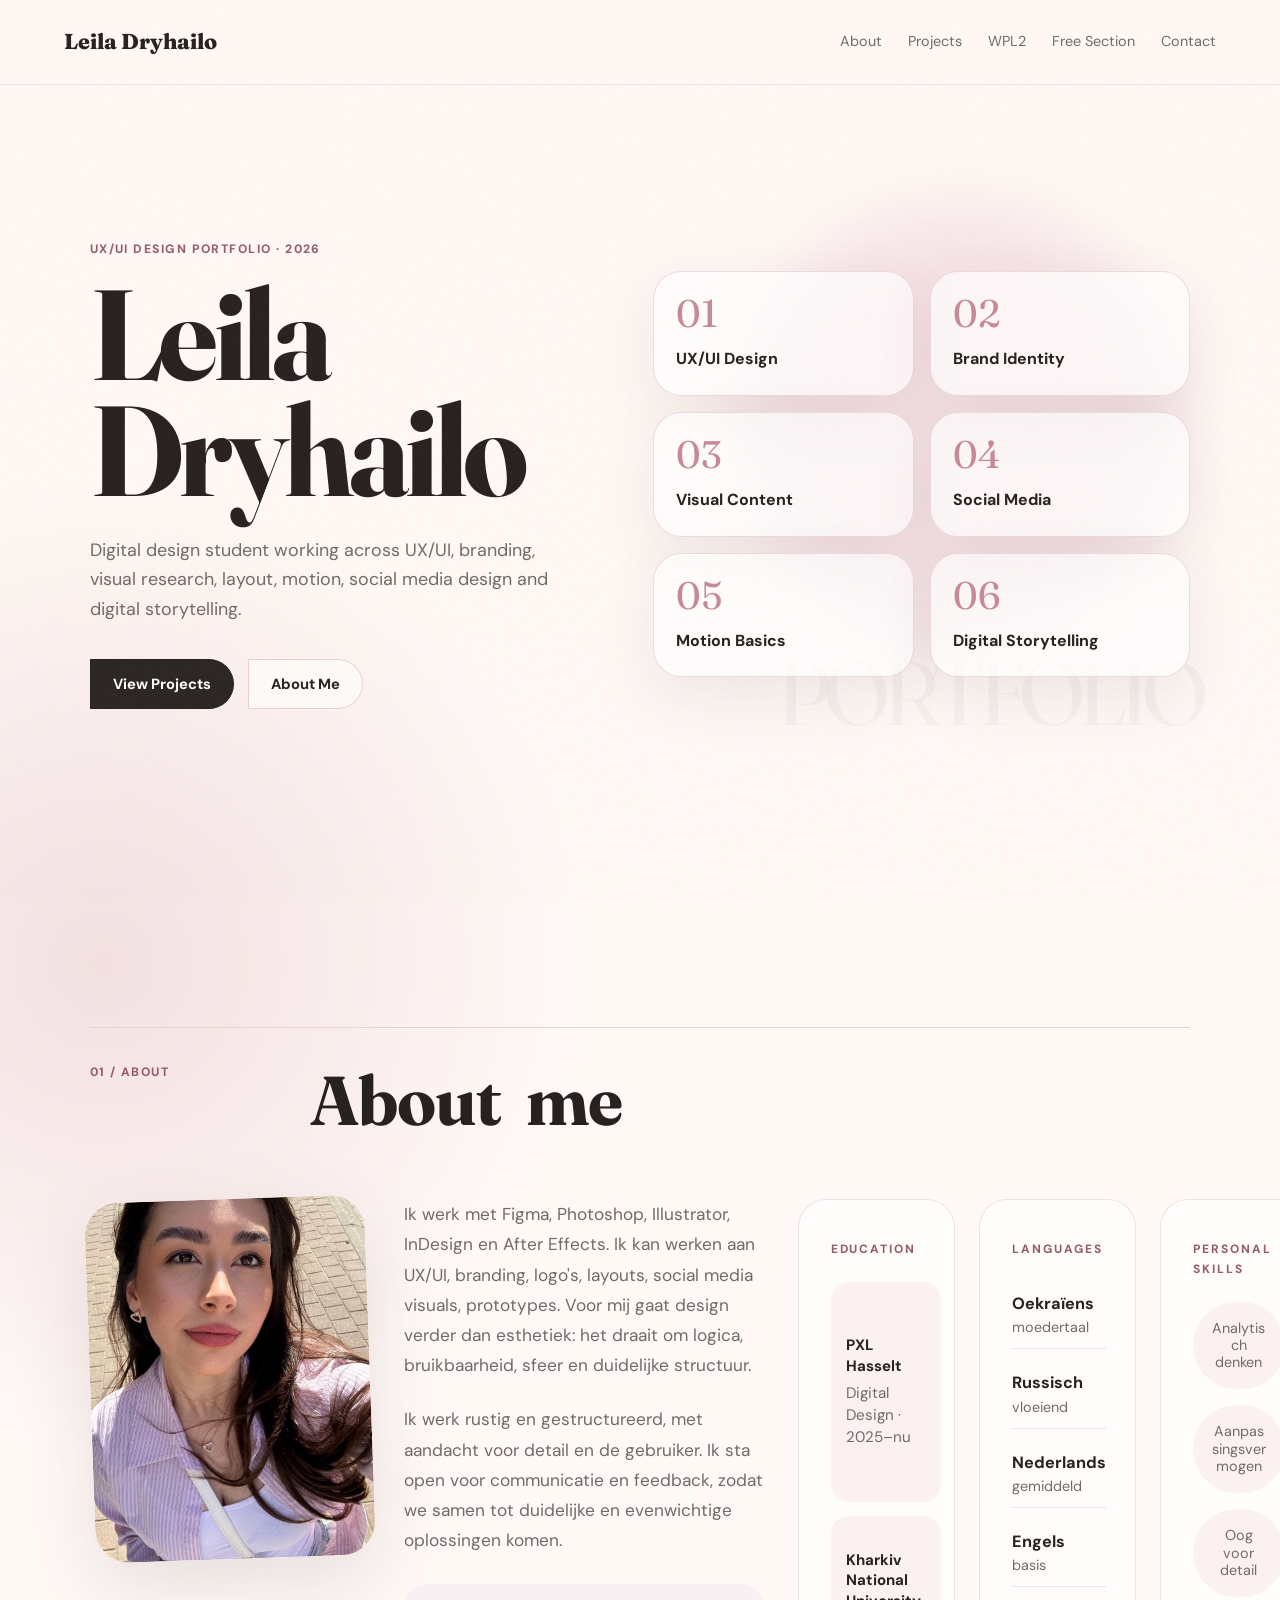
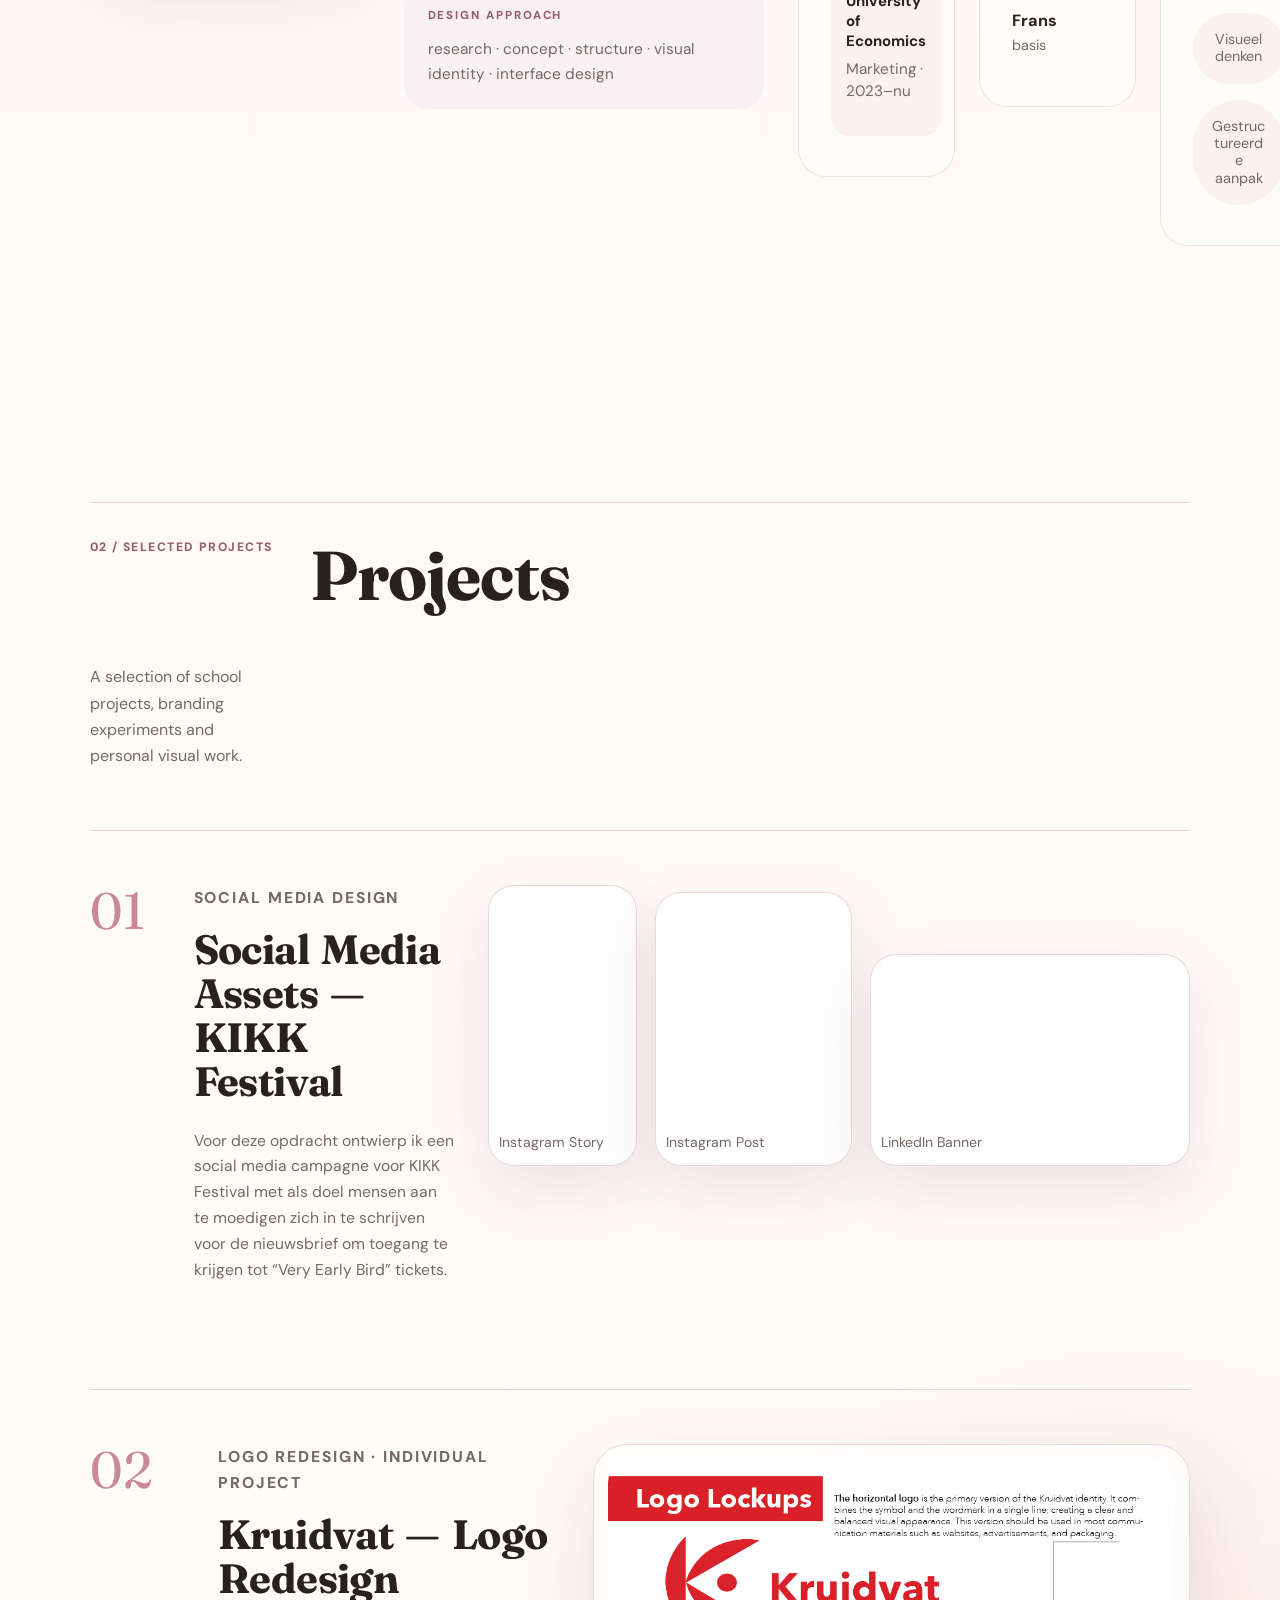
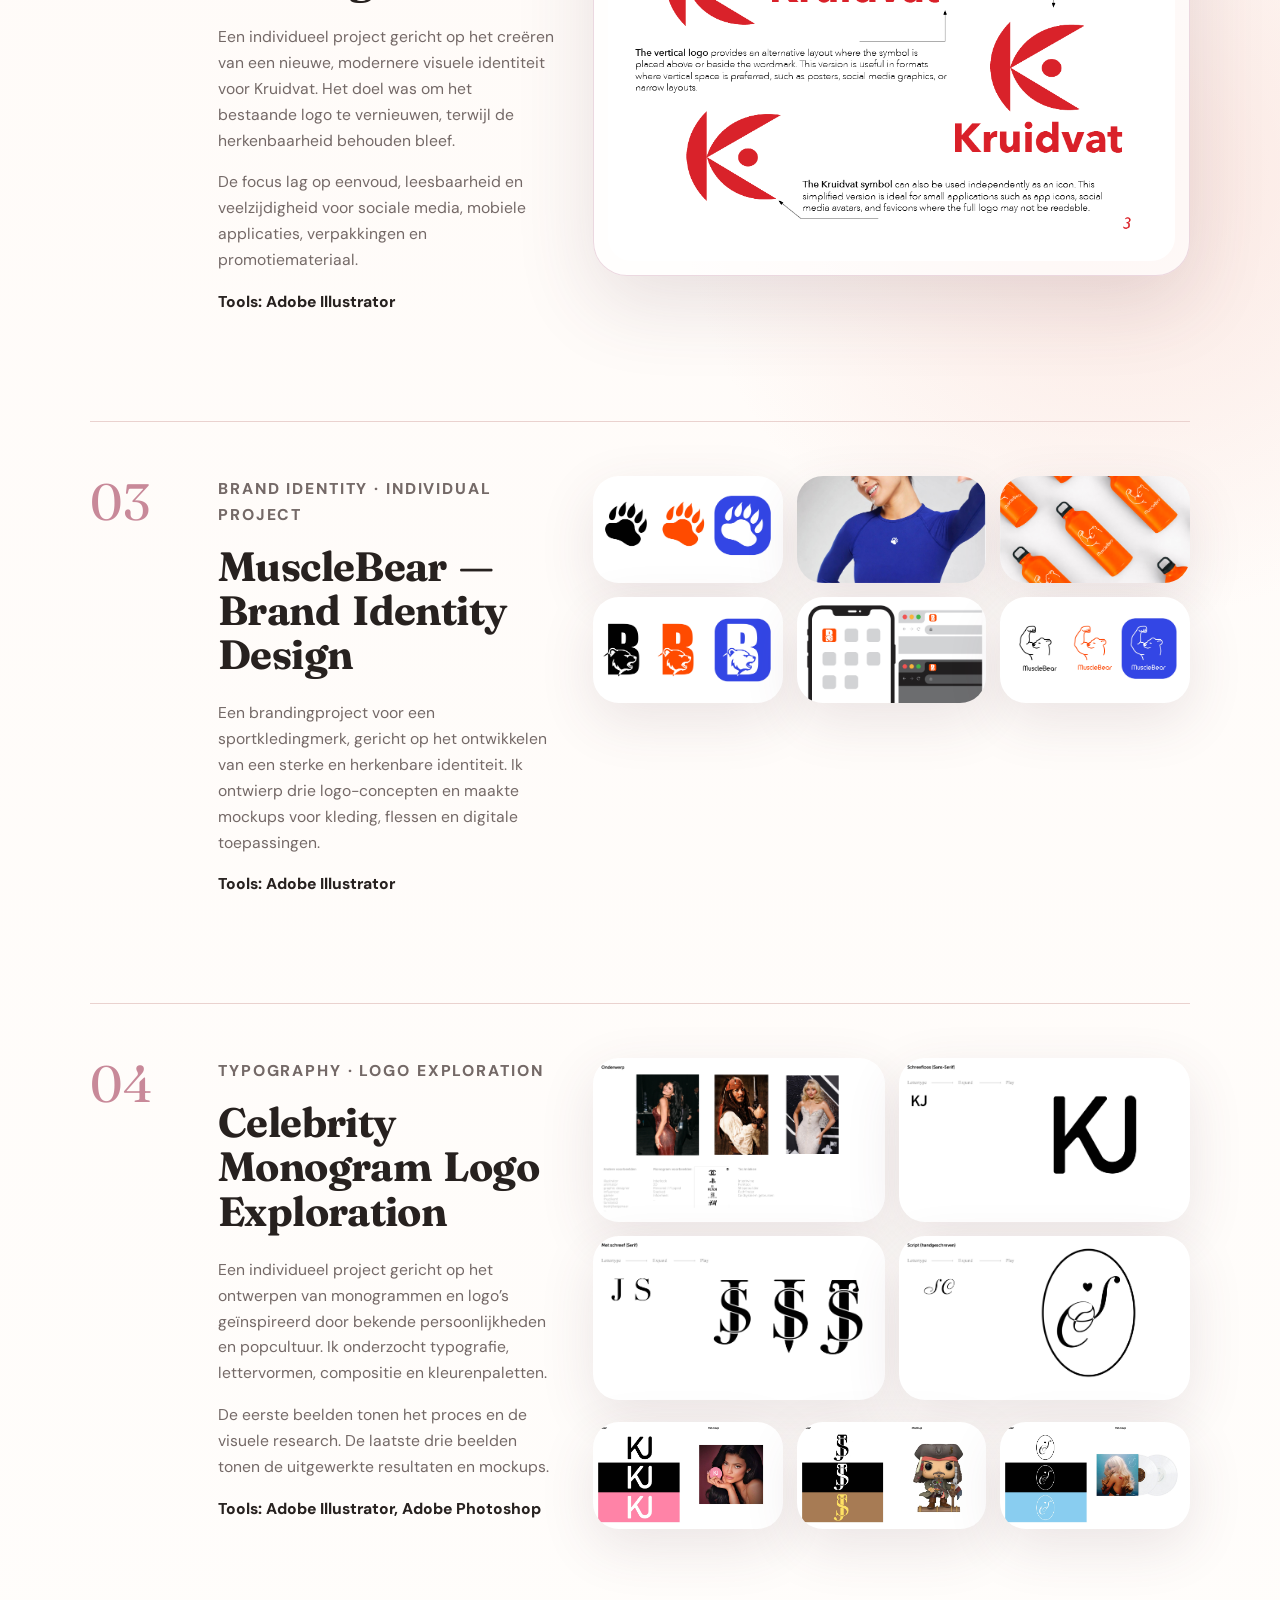
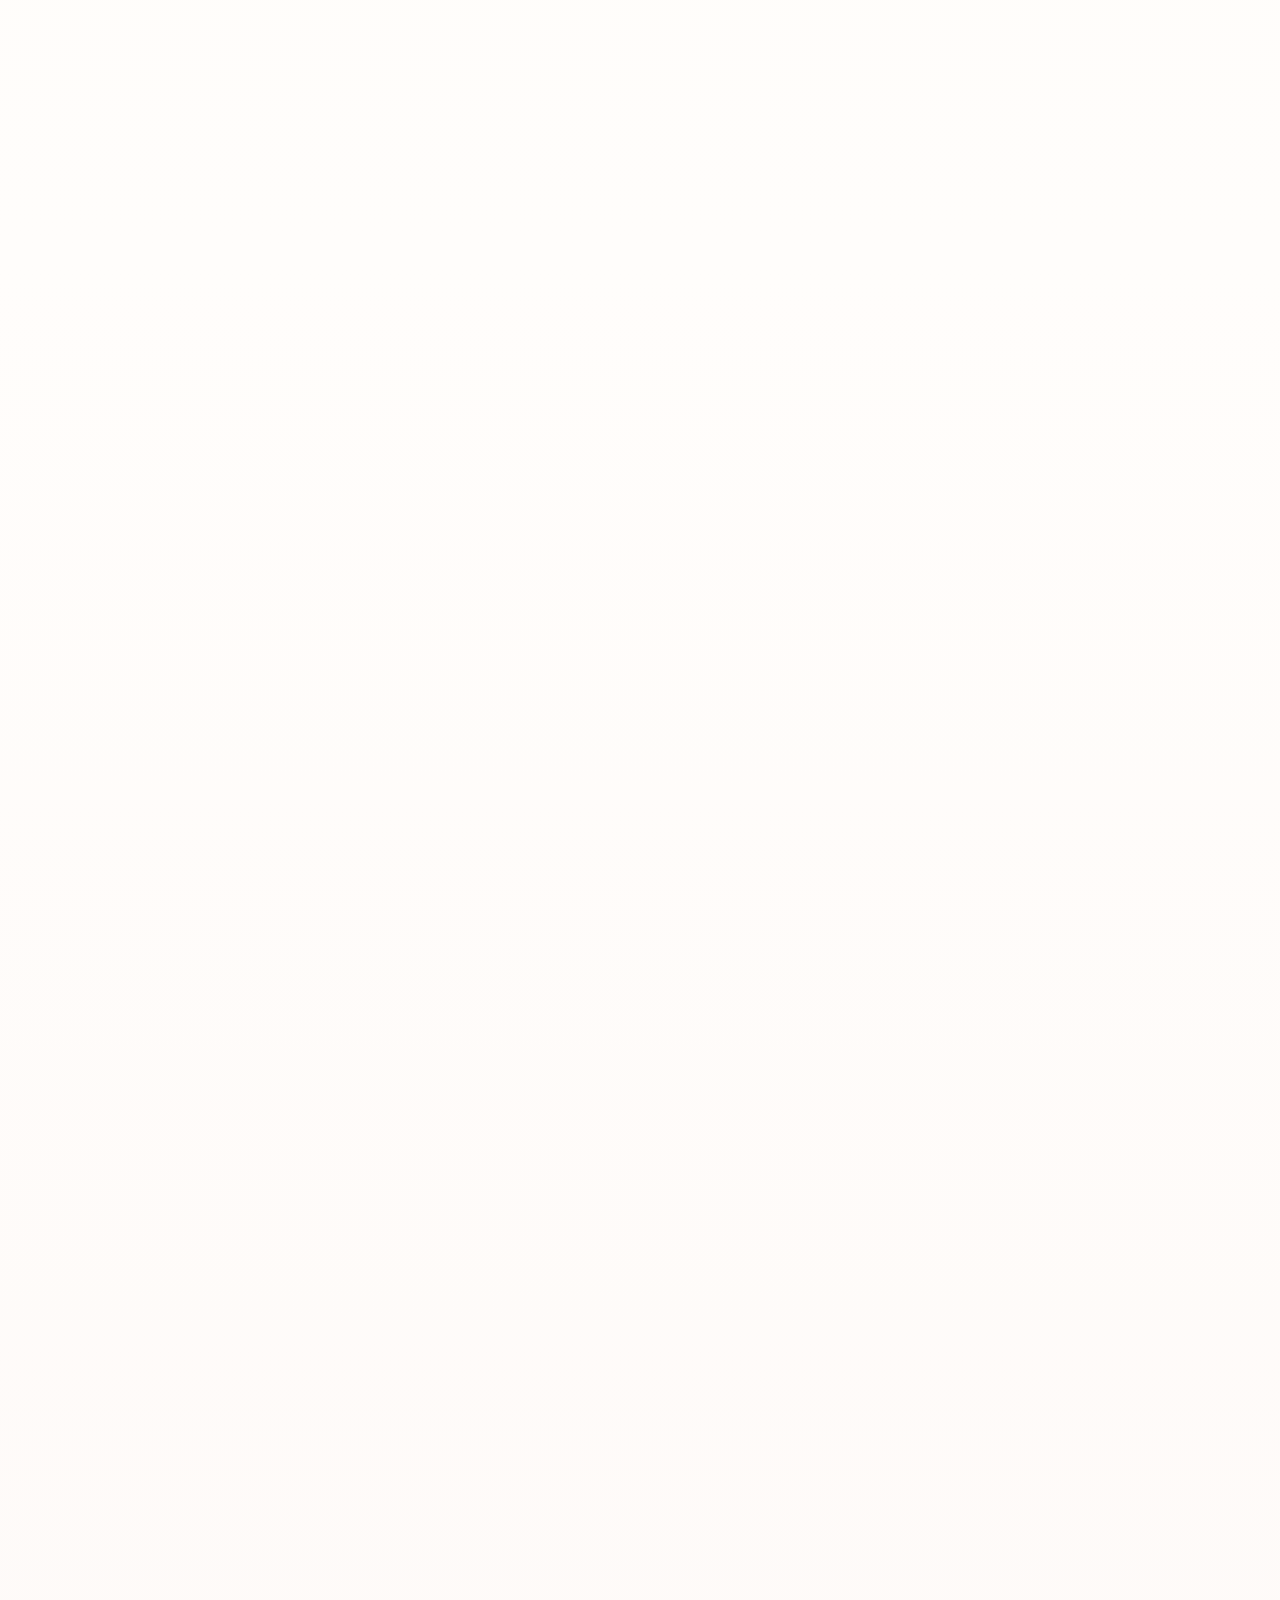
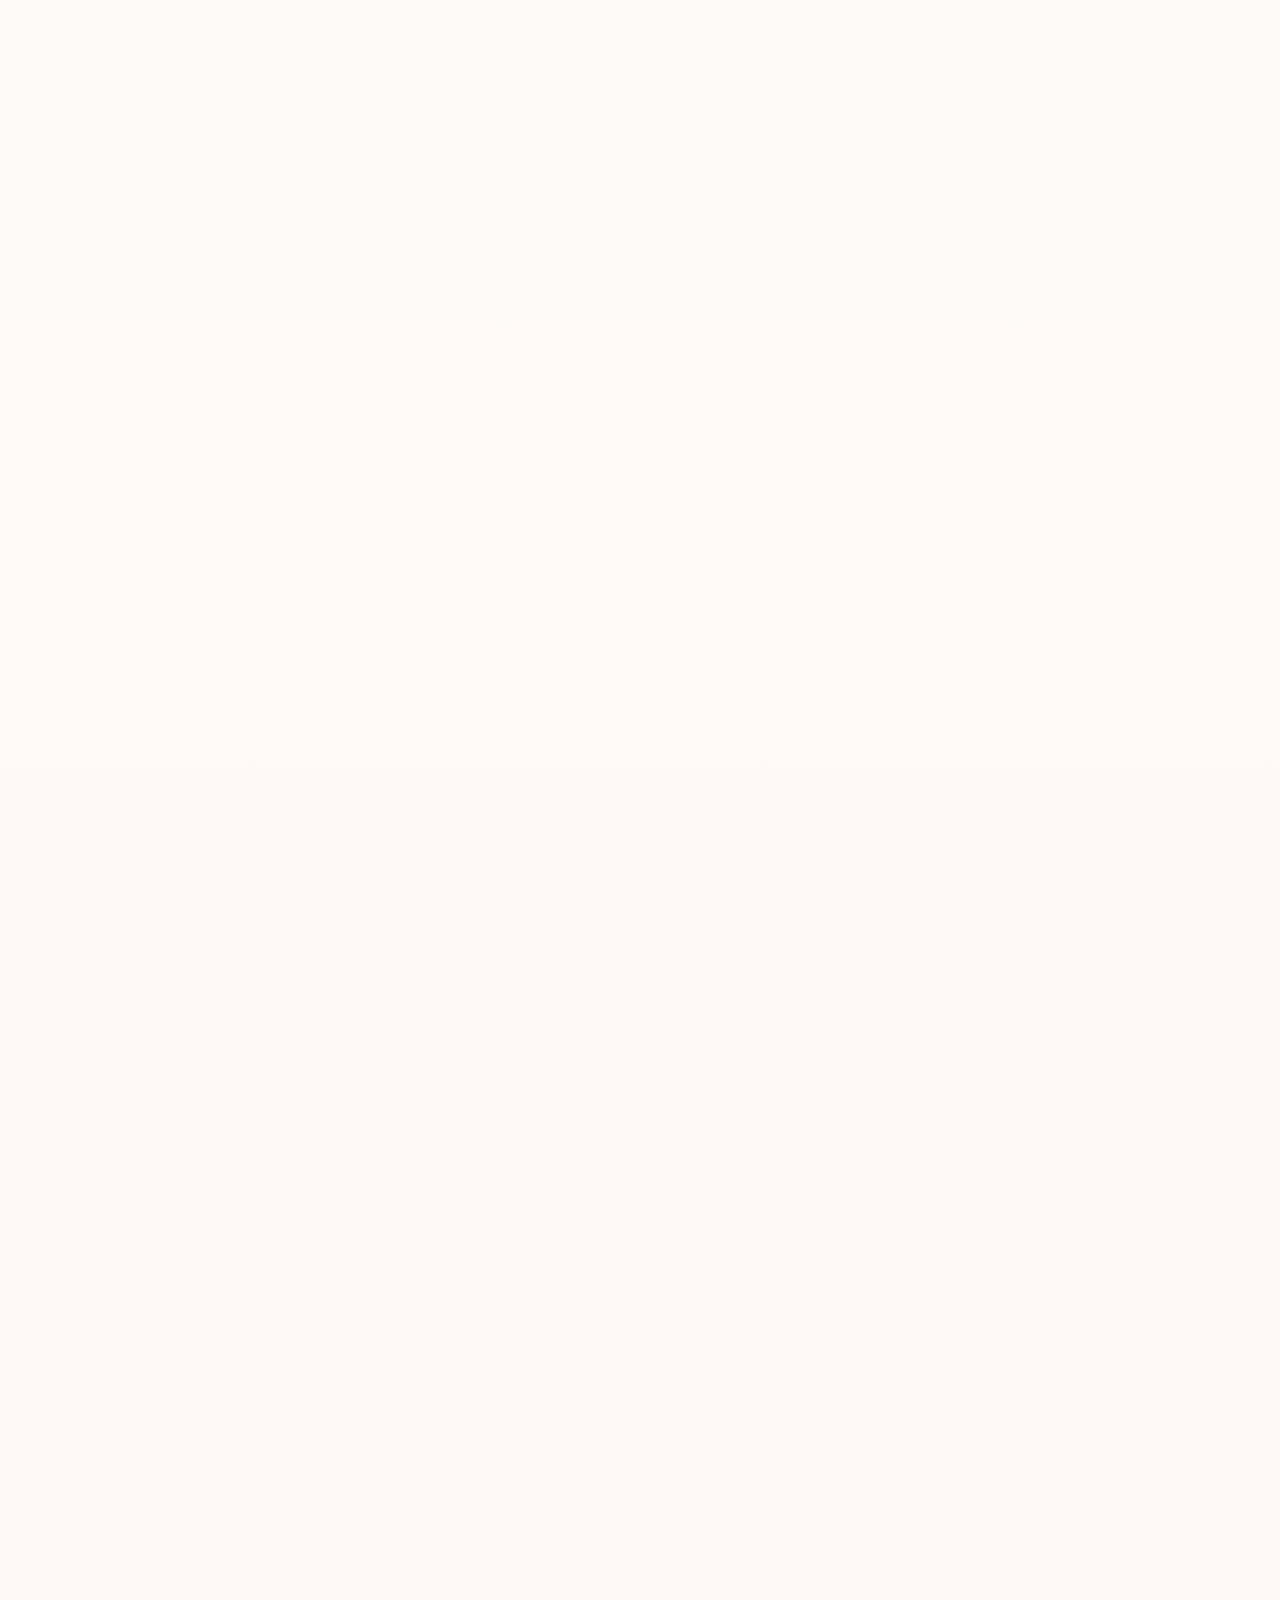
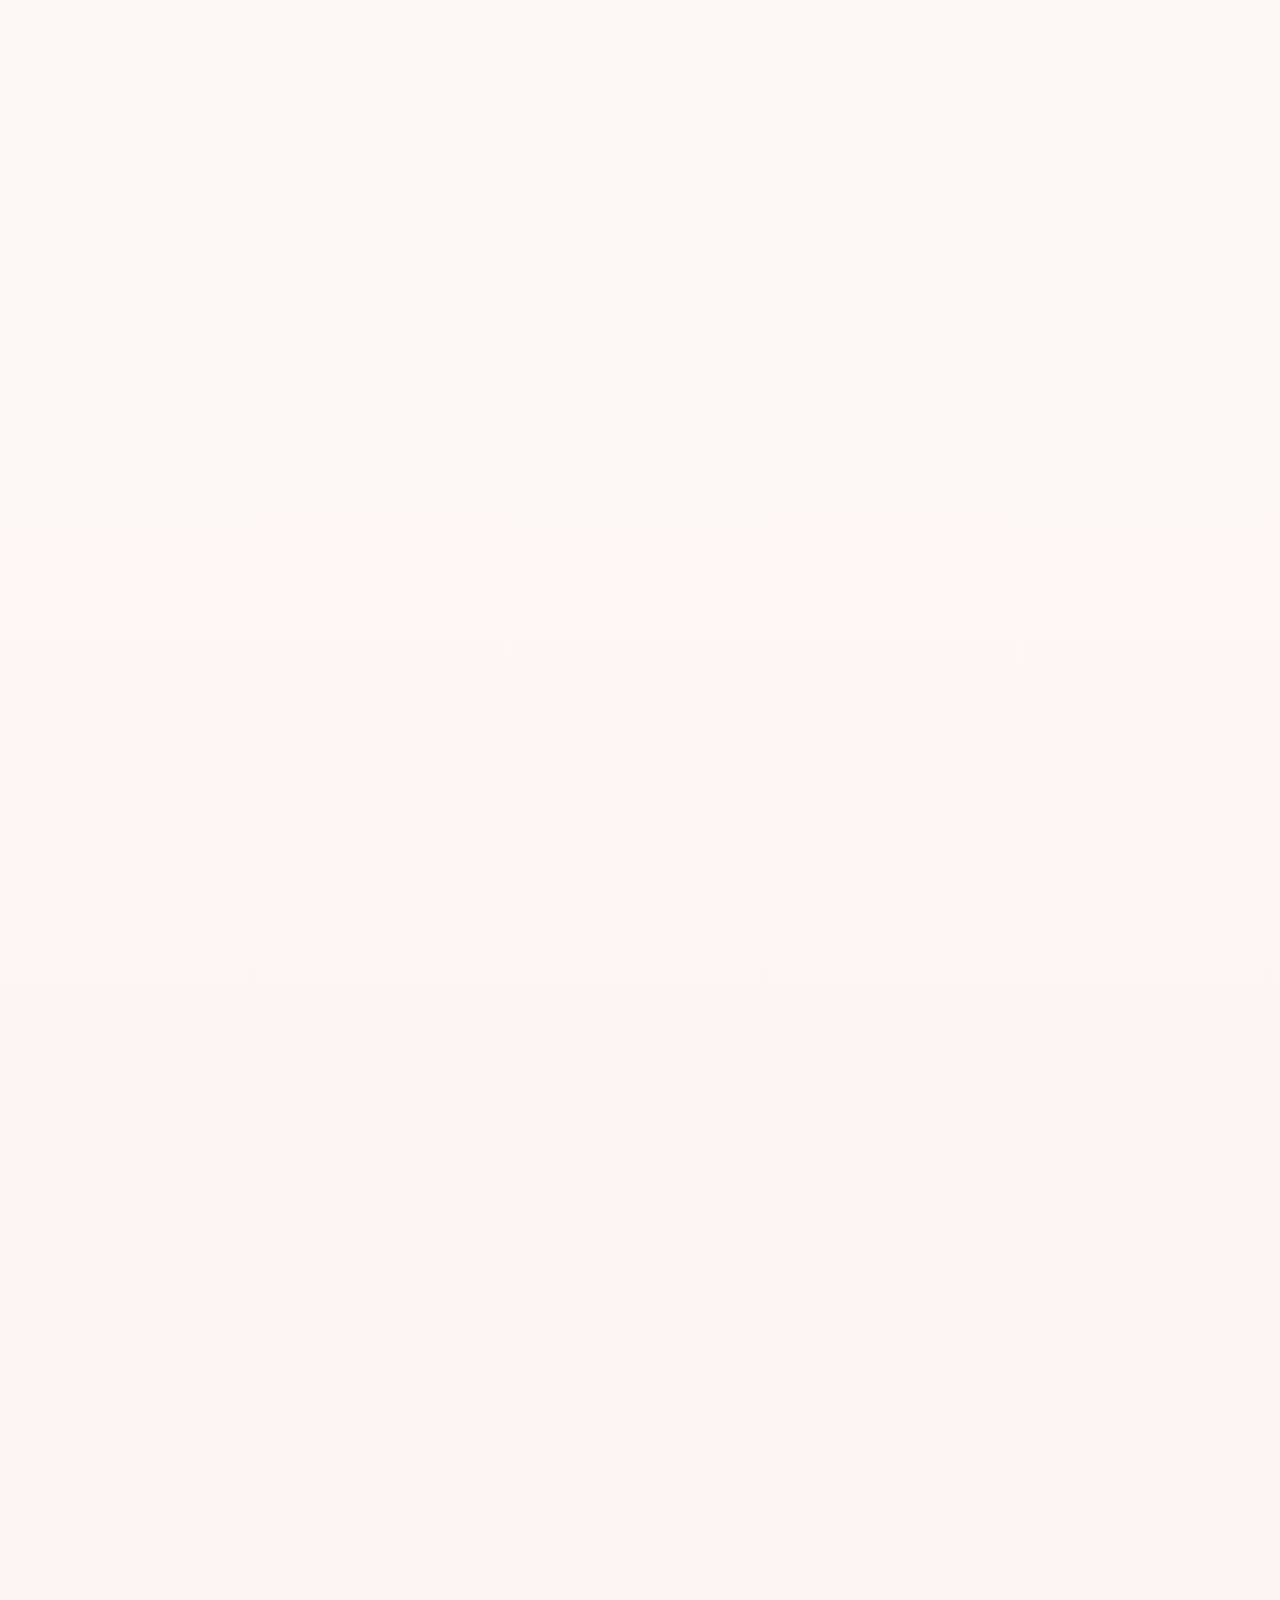
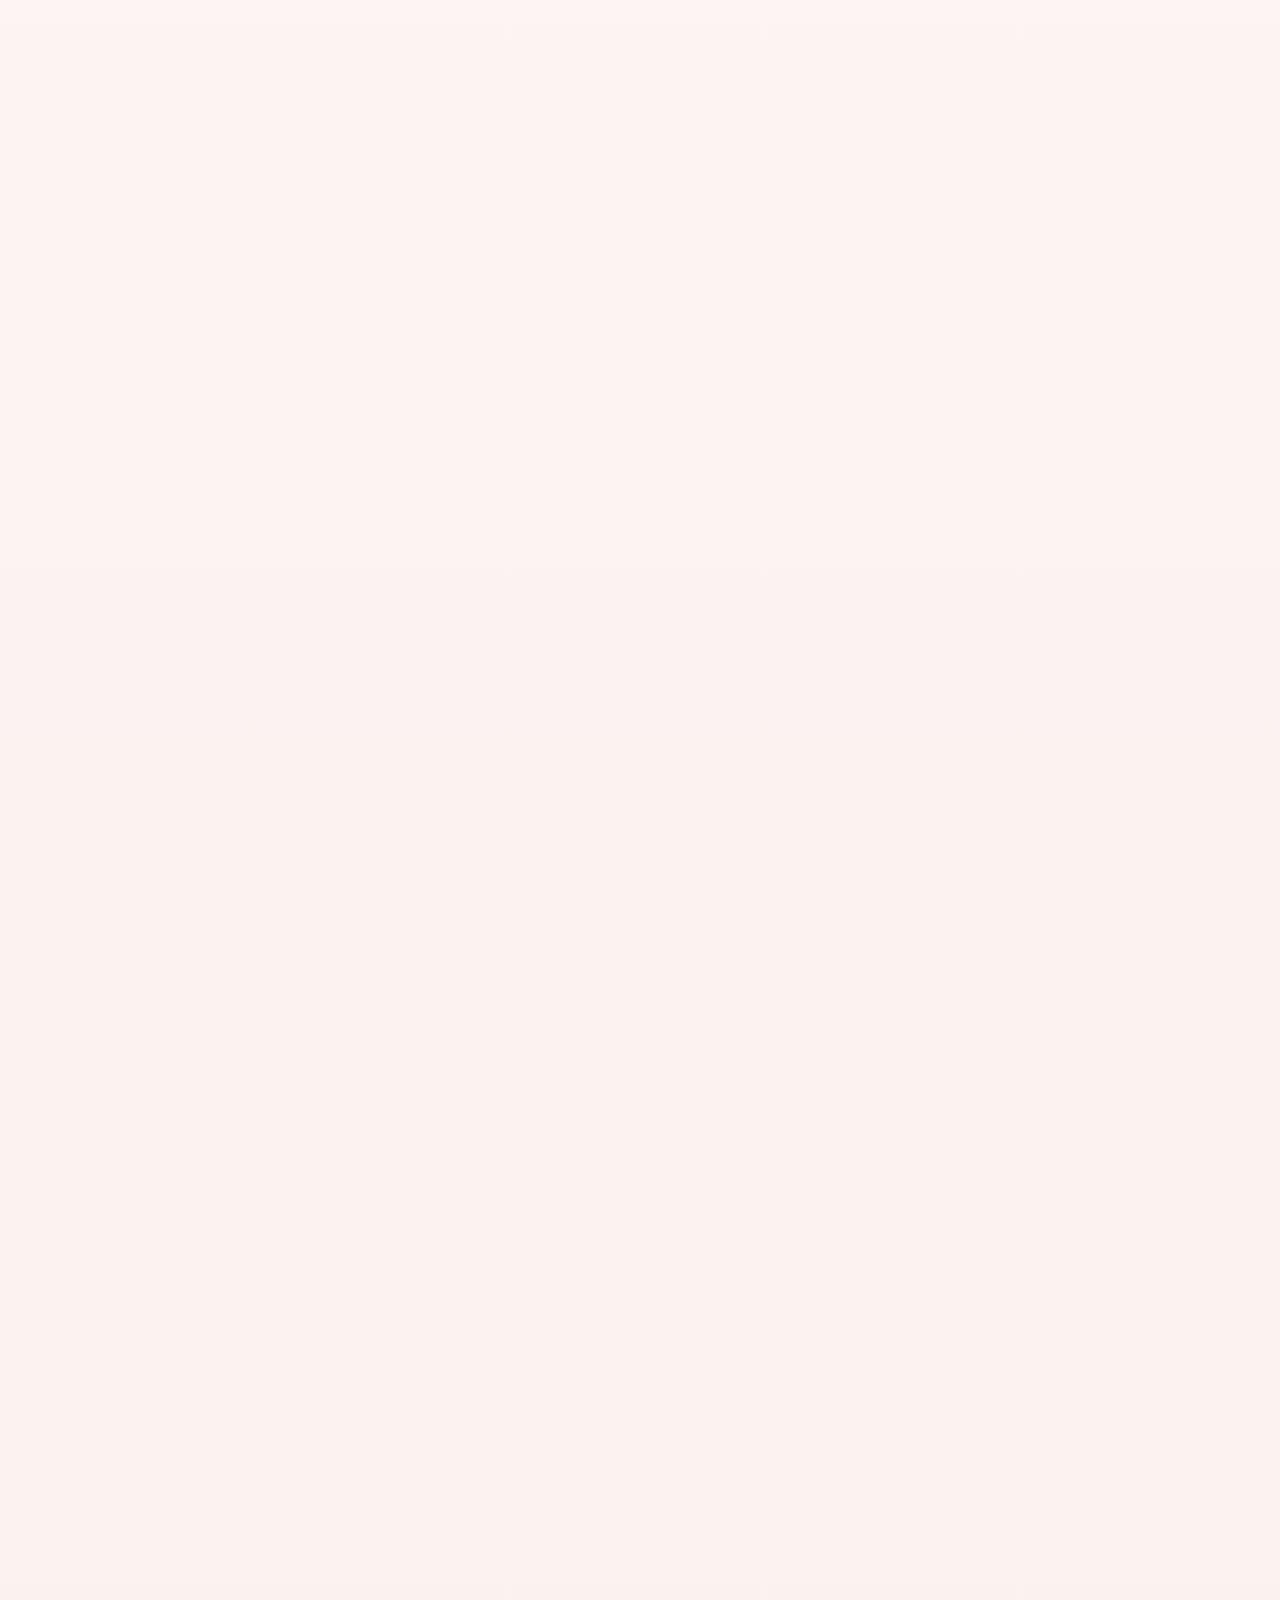
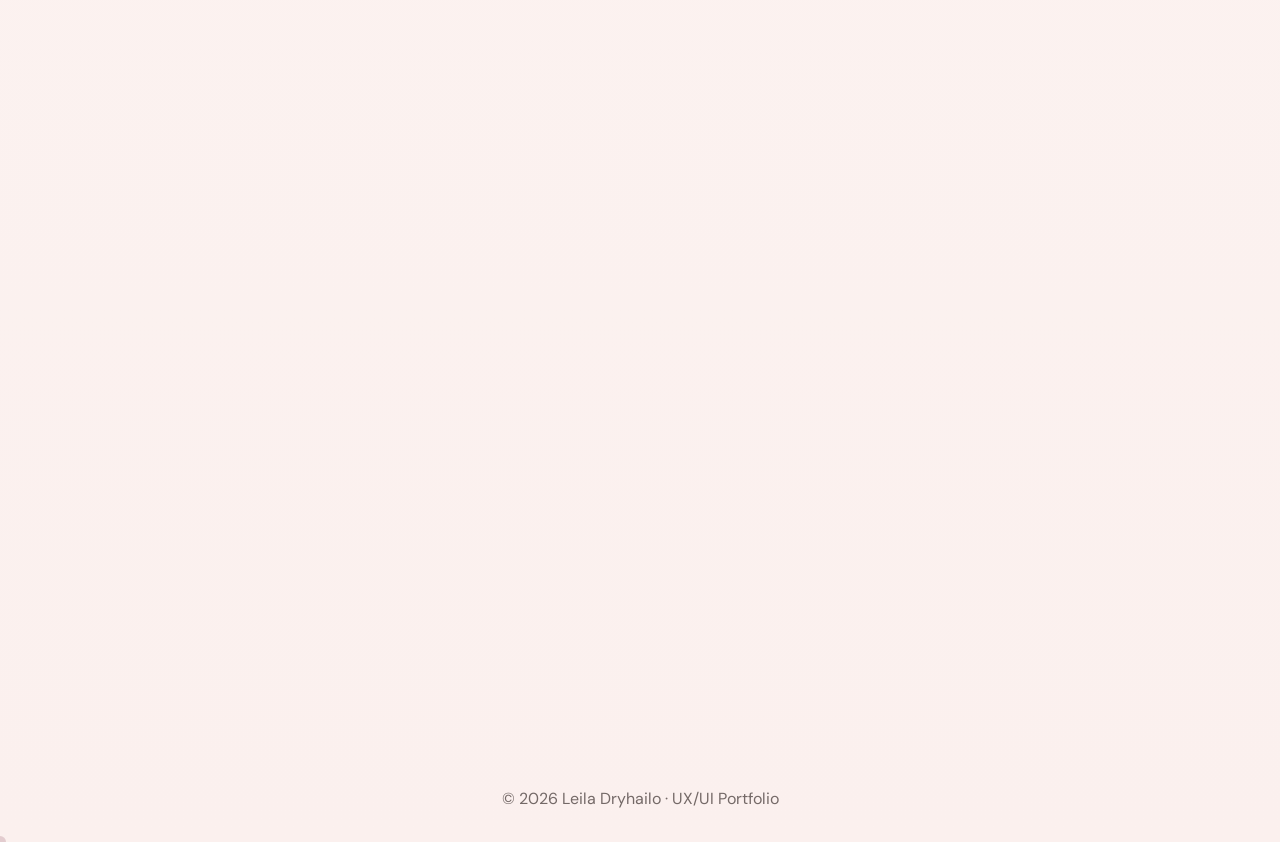
==== index.html @ ead88b8f "1) first commit alles toegevoegd" ====
<!DOCTYPE html>
<html lang="nl">
<head>
    <meta charset="UTF-8" />
    <meta name="viewport" content="width=device-width, initial-scale=1.0" />
    <title>Leila Dryhailo — UX/UI Portfolio</title>
    <link rel="stylesheet" href="style.css" />
    <link rel="preconnect" href="https://fonts.googleapis.com">
    <link rel="preconnect" href="https://fonts.gstatic.com" crossorigin>
    <link href="https://fonts.googleapis.com/css2?family=DM+Sans:wght@300;400;500;600;700;800&family=Fraunces:opsz,wght@9..144,500;9..144,600;9..144,700;9..144,800&display=swap" rel="stylesheet">
</head>
<body>

<div class="grain"></div>

<header class="topbar">
    <a href="#home" class="brand">Leila Dryhailo</a>
    <button class="menu-toggle" aria-label="Open menu">Menu</button>
    <nav class="nav">
        <a href="#about">About</a>
        <a href="#projects">Projects</a>
        <a href="#wpl2">WPL2</a>
        <a href="#free">Free Section</a>
        <a href="#contact">Contact</a>
    </nav>
</header>

<main id="home">


    <section class="hero portfolio-cover section-bleed">
        <div class="cover-left reveal">
            <p class="eyebrow">UX/UI Design Portfolio · 2026</p>
            <h1>Leila<br>Dryhailo</h1>
            <p class="cover-subtitle">
                Digital design student working across UX/UI, branding, visual research,
                layout, motion, social media design and digital storytelling.
            </p>
            <div class="hero-actions">
                <a class="button primary magnetic" href="#projects">View Projects</a>
                <a class="button ghost magnetic" href="#about">About Me</a>
            </div>
        </div>

        <div class="cover-right reveal">
            <div class="capability-grid">
                <article><span>01</span><p>UX/UI Design</p></article>
                <article><span>02</span><p>Brand Identity</p></article>
                <article><span>03</span><p>Visual Content</p></article>
                <article><span>04</span><p>Social Media</p></article>
                <article><span>05</span><p>Motion Basics</p></article>
                <article><span>06</span><p>Digital Storytelling</p></article>
            </div>
            <div class="big-year clean-big-year">PORTFOLIO</div>
        </div>
    </section>



    <section id="about" class="section about">
        <div class="section-head reveal">
            <p class="eyebrow">01 / About</p>
            <h2 class="readable-display-title">About me</h2>
        </div>

        <div class="about-layout about-with-photo">
            <div class="about-photo reveal">
                <img src="assets/profile.jpeg" alt="Portret van Leila Dryhailo">
            </div>
            <div class="about-text reveal">
                <p>
                    Ik werk met Figma, Photoshop, Illustrator, InDesign en After Effects. Ik kan werken aan UX/UI, branding, logo's, layouts, social media visuals, prototypes. Voor mij gaat design verder dan esthetiek: het draait om logica, bruikbaarheid, sfeer en duidelijke structuur.
                </p>
                <p>
                    Ik werk rustig en gestructureerd, met aandacht voor detail en de gebruiker.
                    Ik sta open voor communicatie en feedback, zodat we samen tot duidelijke en evenwichtige oplossingen komen.
                </p>
                <div class="personal-note">
                    <span>Design approach</span>
                    <p>research · concept · structure · visual identity · interface design</p>
                </div>
            </div>

            <div class="info-grid reveal compact-info">
                <article>
                    <span>Education</span>
                    <div class="mini-list">
                        <div class="mini-item">
                            <strong>PXL Hasselt</strong>
                            <p>Digital Design · 2025–nu</p>
                        </div>
                        <div class="mini-item">
                            <strong>Kharkiv National University of Economics</strong>
                            <p>Marketing · 2023–nu</p>
                        </div>
                    </div>
                </article>

                <article>
                    <span>Languages</span>
                    <div class="language-list">
                        <p><strong>Oekraïens</strong><small>moedertaal</small></p>
                        <p><strong>Russisch</strong><small>vloeiend</small></p>
                        <p><strong>Nederlands</strong><small>gemiddeld</small></p>
                        <p><strong>Engels</strong><small>basis</small></p>
                        <p><strong>Frans</strong><small>basis</small></p>
                    </div>
                </article>

                <article>
                    <span>Personal skills</span>
                    <div class="skill-chips">
                        <p>Analytisch denken</p>
                        <p>Aanpassingsvermogen</p>
                        <p>Oog voor detail</p>
                        <p>Visueel denken</p>
                        <p>Gestructureerde aanpak</p>
                    </div>
                </article>
            </div>
        </div>
    </section>

    <section id="projects" class="section projects">
        <div class="section-head reveal">
            <p class="eyebrow">02 / Selected Projects</p>
            <h2 class="readable-display-title">Projects</h2>
            <p class="section-caption">A selection of school projects, branding experiments and personal visual work.</p>
        </div>





        <article class="case reveal">
            <div class="case-number">01</div>
            <div class="case-copy">
                <p class="project-type">Social Media Design</p>
                <h3>Social Media Assets — KIKK Festival</h3>
                <p>
                    Voor deze opdracht ontwierp ik een social media campagne voor KIKK Festival met als doel mensen aan te moedigen
                    zich in te schrijven voor de nieuwsbrief om toegang te krijgen tot “Very Early Bird” tickets.
                </p>

            </div>

            <div class="kikk-showcase kikk-correct-showcase">
                <figure class="kikk-item kikk-story-card">
                    <video autoplay muted loop playsinline preload="auto">
                        <source src="assets/kikk_story.mp4" type="video/mp4">
                    </video>
                    <figcaption>Instagram Story</figcaption>
                </figure>
                <figure class="kikk-item kikk-post-card">
                    <video autoplay muted loop playsinline preload="auto">
                        <source src="assets/kikk_post.mp4" type="video/mp4">
                    </video>
                    <figcaption>Instagram Post</figcaption>
                </figure>
                <figure class="kikk-item kikk-banner-card">
                    <video autoplay muted loop playsinline preload="auto">
                        <source src="assets/kikk_banner.mp4" type="video/mp4">
                    </video>
                    <figcaption>LinkedIn Banner</figcaption>
                </figure>
            </div>
        </article>

        <article class="case reveal">
            <div class="case-number">02</div>
            <div class="case-copy">
                <p class="project-type">Logo Redesign · Individual Project</p>
                <h3>Kruidvat — Logo Redesign</h3>
                <p>
                    Een individueel project gericht op het creëren van een nieuwe, modernere visuele identiteit voor Kruidvat.
                    Het doel was om het bestaande logo te vernieuwen, terwijl de herkenbaarheid behouden bleef.
                </p>
                <p>
                    De focus lag op eenvoud, leesbaarheid en veelzijdigheid voor sociale media, mobiele applicaties,
                    verpakkingen en promotiemateriaal.
                </p>
                <p class="tools">Tools: Adobe Illustrator</p>
            </div>
            <div class="image-panel">
                <img src="assets/kruidvat_logos.png" alt="Kruidvat logo redesign">
            </div>
        </article>

        <article class="case reveal">
            <div class="case-number">03</div>
            <div class="case-copy">
                <p class="project-type">Brand Identity · Individual Project</p>
                <h3>MuscleBear — Brand Identity Design</h3>
                <p>
                    Een brandingproject voor een sportkledingmerk, gericht op het ontwikkelen van een sterke en herkenbare identiteit.
                    Ik ontwierp drie logo-concepten en maakte mockups voor kleding, flessen en digitale toepassingen.
                </p>
                <p class="tools">Tools: Adobe Illustrator</p>
            </div>
            <div class="project-gallery muscle-grid">
                <img src="assets/musclebear_Concept 2.jpg" alt="MuscleBear concept 2">
                <img src="assets/musclebear_Concept 2 Mockup.jpg" alt="MuscleBear shirt mockup">
                <img src="assets/musclebear_Concept 1 Mockup.jpg" alt="MuscleBear bottle mockup">
                <img src="assets/musclebear_Concept 3.jpg" alt="MuscleBear concept 3">
                <img src="assets/musclebear_Concept 3 Mockup.jpg" alt="MuscleBear app mockup">
                <img src="assets/musclebear-02.jpg" alt="MuscleBear logo variations">
            </div>
        </article>

        <article class="case reveal">
            <div class="case-number">04</div>
            <div class="case-copy">
                <p class="project-type">Typography · Logo Exploration</p>
                <h3>Celebrity Monogram Logo Exploration</h3>
                <p>
                    Een individueel project gericht op het ontwerpen van monogrammen en logo’s geïnspireerd door bekende persoonlijkheden
                    en popcultuur. Ik onderzocht typografie, lettervormen, compositie en kleurenpaletten.
                </p>
                <p>
                    De eerste beelden tonen het proces en de visuele research. De laatste drie beelden tonen de uitgewerkte resultaten en mockups.
                </p>
                <p class="tools">Tools: Adobe Illustrator, Adobe Photoshop</p>
            </div>
            <div class="monogram-layout">
                <div class="process-grid">
                    <img src="assets/new_logos-01.jpg" alt="Monogram process 1">
                    <img src="assets/new_logos-02.jpg" alt="Monogram process 2">
                    <img src="assets/new_logos-03.jpg" alt="Monogram process 3">
                    <img src="assets/new_logos-04.jpg" alt="Monogram process 4">
                </div>
                <div class="result-grid">
                    <img src="assets/new_logos-05.jpg" alt="Monogram result 1">
                    <img src="assets/new_logos-06.jpg" alt="Monogram result 2">
                    <img src="assets/new_logos-07.jpg" alt="Monogram result 3">
                </div>
            </div>
        </article>

        <article class="case reveal">
            <div class="case-number">05</div>
            <div class="case-copy">
                <p class="project-type">Graphic Design · Personal Work</p>
                <h3>Personal Creative Projects</h3>
                <p>
                    Een reeks persoonlijke grafische en digitale projecten waarin ik experimenteerde met compositie, typografie,
                    photo manipulation, collage-elementen, texturen en digitale effecten.
                </p>
                <p class="tools">Tools: Adobe Photoshop, Adobe Illustrator</p>
            </div>
            <div class="edit-wall">
                <img src="assets/edit1.png" alt="Creative edit 1">
                <img src="assets/edit2.png" alt="Creative edit 2">
                <img src="assets/edit3.png" alt="Creative edit 3">
                <img src="assets/edit4.jpeg" alt="Creative edit 4">
                <img src="assets/edit5.jpeg" alt="Creative edit 5">
                <img src="assets/edit6.jpeg" alt="Creative edit 6">
                <img src="assets/edit7.jpeg" alt="Creative edit 7">
            </div>
        </article>

        <article class="case case-streamsy reveal">
            <div class="case-number">06</div>
            <div class="case-copy">
                <p class="project-type">App Design · Group Project</p>
                <h3>Streamsy</h3>
                <p>
                    Streamsy is een groepsproject dat werd ontwikkeld voor een lesopdracht.
                    Ik was verantwoordelijk voor het volledige ontwerp van de applicatie en werkte mee aan elke fase:
                    van research en gebruikersanalyse tot het uiteindelijke UI/UX-design.
                </p>
                <p class="tools">Tools: Figma, Adobe Illustrator, AI-tools</p>
            </div>

            <div class="streamsy-showcase">
                <div class="laptop">
                    <div class="laptop-bar">
                        <span></span><span></span><span></span>
                    </div>
                    <div class="laptop-screen scroll-area">
                        <img src="assets/streamsy_site.jpg" alt="Streamsy app screens">
                    </div>
                </div>

                <div class="phone-video">
                    <video autoplay muted loop playsinline preload="auto" class="auto-video">
                        <source src="assets/streamsy_prototype_small.mp4">
                    </video>
                </div>
            </div>
        </article>
    </section>

    <section id="wpl2" class="section wpl2">
        <div class="section-head reveal">
            <p class="eyebrow">03 / WPL2 Case</p>
            <h2 class="readable-display-title">Musea Maaseik — Interactive Museum Experience</h2>
        </div>


        <div class="wpl2-campaign-start reveal">
            <div class="campaign-text">
                <p class="eyebrow">WPL2 / Campaign & interface</p>
                <h3>Missie Maasland visuals</h3>
                <p>
                    Voor de Musea Maaseik case werkte ik ook aan campagnebeelden, interactieve schermen en websiteconcepten.
                    Deze beelden tonen de speelse visuele richting van het project en hoe het concept werd vertaald naar digitale touchpoints.
                </p>
            </div>
            <div class="campaign-media-grid">


                <div class="wpl2-new-scroll">
                    <figure class="wpl2-scroll-card">
                        <img src="assets/images/wpl2_new_1.jpeg" alt="Missie Maasland flyer">
                        <figcaption>Flyer</figcaption>
                    </figure>
                    <figure class="wpl2-scroll-card">
                        <img src="assets/images/wpl2_new_2.jpeg" alt="Missie Maasland Facebook post">
                        <figcaption>Facebook post</figcaption>
                    </figure>
                    <figure class="wpl2-scroll-card">
                        <img src="assets/images/wpl2_new_5.png" alt="Missie Maasland Instagram post">
                        <figcaption>Instagram post</figcaption>
                    </figure>
                    <figure class="wpl2-scroll-card">
                        <img src="assets/images/wpl2_new_6.jpeg" alt="Missie Maasland poster">
                        <figcaption>Poster</figcaption>
                    </figure>
                </div>


                <img src="assets/wpl2_game_screens.jpeg" alt="Missie Maasland interactive game screens">
                <img src="assets/wpl2_website_screens.png" alt="Missie Maasland website screens">

                <video autoplay muted loop playsinline preload="auto">
                    <source src="assets/wpl2_campaign_video.mp4" type="video/mp4">
                </video>

            </div>
        </div>
        <div class="wpl-layout reveal">
            <div class="wpl-visuals">
                <img src="assets/wpl2_research.png" alt="WPL2 research board">
                <img src="assets/wpl2_app.png" alt="WPL2 app screens">
            </div>

            <div class="wpl-copy">
                <h3>Casebeschrijving</h3>
                <p>
                    Musea Maaseik – Interactive Museum Experience is een groepsproject ontwikkeld voor Musea Maaseik,
                    gericht op het moderniseren van de museumervaring door middel van interactieve digitale oplossingen en storytelling.
                </p>
                <p>
                    Het project richtte zich op het creëren van een moderne en interactieve ervaring voor gezinnen met kinderen
                    en volwassen bezoekers. We onderzochten hoe educatie, geschiedenis en interactieve technologie gecombineerd konden worden
                    binnen de museumomgeving.
                </p>

                <h3>Mijn bijdrage</h3>
                <p>
                    Ik werkte aan prototypes, visuele concepten, sitemap, benchmarkanalyse, persona’s, SDG-campagne,
                    brandingelementen en materialen voor de eind.
                </p>
                <p>
                    Daarnaast dacht ik mee over de structuur en gebruikerservaring van het platform, zodat bezoekers op een duidelijke
                    en interactieve manier door de digitale ervaring geleid konden worden.
                </p>

                <h3>Wat ik heb geleerd</h3>
                <p>
                    Tijdens het project heb ik mijn vaardigheden in UX/UI-design, prototyping, research, teamwork en visuele storytelling verder ontwikkeld.
                    Ik leerde digitale oplossingen ontwerpen voor verschillende doelgroepen en designoplossingen aanpassen aan specifieke doelen.
                </p>
            </div>
        </div>

    </section>









    <section id="free" class="section free-section">
        <div class="section-head reveal">
            <p class="eyebrow">04 / Free Section</p>
            <h2>Beyond the screen</h2>
        </div>

        <div class="beyond-clean reveal">
            <div class="beyond-text">
                <p>
                    Naast mijn schoolprojecten blijf ik graag experimenteren met beeld, typografie en sfeer.
                    Ik haal inspiratie uit fotografie, reizen, mode, architectuur, muziek en digitale trends.
                </p>
                <p>
                    In mijn vrije tijd maak ik moodboards en mockups om mijn visuele richting verder te onderzoeken.
                    Deze voorbeelden tonen hoe ik inspiratie verzamel en ideeën vertaal naar concrete visuals.
                </p>
            </div>

            <div class="beyond-scroll">
                <figure>
                    <img src="assets/images/moodboard_1.jpeg" alt="Moodboard">
                    <figcaption>Moodboard</figcaption>
                </figure>
                <figure>
                    <img src="assets/images/moodboard_2.jpeg" alt="Moodboard">
                    <figcaption>Moodboard</figcaption>
                </figure>
                <figure>
                    <img src="assets/images/mockup_1.jpeg" alt="Mockup">
                    <figcaption>Mockup</figcaption>
                </figure>
                <figure>
                    <img src="assets/images/mockup_2.jpeg" alt="Mockup">
                    <figcaption>Mockup</figcaption>
                </figure>
                <figure>
                    <img src="assets/images/mockup_3_red.jpeg" alt="Mockup">
                    <figcaption>Mockup</figcaption>
                </figure>
                <figure>
                    <img src="assets/images/mockup_4_drink.jpeg" alt="Mockup">
                    <figcaption>Mockup</figcaption>
                </figure>
            </div>
        </div>
    </section>









    <section id="contact" class="section contact">
        <div class="contact-card reveal">
            <p class="eyebrow">05 / Contact</p>
            <h2 class="readable-display-title">Let’s create something clear, useful and memorable.</h2>
            <div class="contact-links">
                <a href="mailto:leila.dryhailo@gmail.com">leila.dryhailo@gmail.com</a>
                <a href="https://github.com/LeilaDryhailoPXL" target="_blank" rel="noreferrer">GitHub</a>
                <a href="https://www.linkedin.com/in/leila-dryhailo-02a102351/" target="_blank" rel="noreferrer">LinkedIn</a>
                <a href="assets/wpl2_reflection_leila_dryhailo.pdf" target="_blank">WPL2 Reflection PDF</a>
            </div>
        </div>
    </section>
</main>

<footer>
    <p>© 2026 Leila Dryhailo · UX/UI Portfolio</p>
</footer>

<script src="script.js"></script>
</body>
</html>
---- style.css ----
:root{
  --bg:#fbf3f6;
  --bg-2:#f6e5eb;
  --ink:#251f22;
  --muted:#75686e;
  --line:#e7cfd9;
  --rose:#d9a0b5;
  --rose-dark:#a8667f;
  --cream:#fffaf7;
  --card:#fffefe;
  --shadow:0 28px 80px rgba(93,54,71,.14);
}

*{box-sizing:border-box;margin:0;padding:0}
html{scroll-behavior:smooth}
body{
  font-family:"Inter",system-ui,-apple-system,Segoe UI,sans-serif;
  color:var(--ink);
  background:
    radial-gradient(circle at top left, rgba(217,160,181,.45), transparent 38rem),
    linear-gradient(180deg,var(--bg),#fff 38%,var(--bg));
  line-height:1.65;
  overflow-x:hidden;
}
img,video{max-width:100%;display:block}
a{color:inherit;text-decoration:none}
.grain{
  pointer-events:none;
  position:fixed;
  inset:0;
  z-index:100;
  opacity:.08;
  background-image:url("data:image/svg+xml,%3Csvg viewBox='0 0 300 300' xmlns='http://www.w3.org/2000/svg'%3E%3Cfilter id='n'%3E%3CfeTurbulence type='fractalNoise' baseFrequency='.8' numOctaves='3' stitchTiles='stitch'/%3E%3C/filter%3E%3Crect width='300' height='300' filter='url(%23n)' opacity='.4'/%3E%3C/svg%3E");
}
.topbar{
  position:sticky;
  top:0;
  z-index:50;
  display:flex;
  align-items:center;
  justify-content:space-between;
  padding:24px clamp(20px,5vw,70px);
  backdrop-filter:blur(18px);
  background:rgba(251,243,246,.74);
  border-bottom:1px solid rgba(231,207,217,.6);
}
.brand{
  font-family:"Playfair Display",serif;
  font-size:1.35rem;
  font-weight:800;
}
.nav{display:flex;gap:26px;font-size:.9rem;color:var(--muted)}
.nav a{position:relative}
.nav a::after{
  content:"";
  position:absolute;
  left:0;
  bottom:-5px;
  width:0;
  height:1px;
  background:var(--rose-dark);
  transition:.3s;
}
.nav a:hover::after{width:100%}
.menu-toggle{display:none}

.section{
  padding:clamp(80px,10vw,150px) clamp(20px,7vw,110px);
}
.section-bleed{
  padding-left:clamp(20px,7vw,110px);
  padding-right:clamp(20px,7vw,110px);
}
.hero{
  min-height:calc(100vh - 86px);
  display:grid;
  grid-template-columns:1.05fr .95fr;
  align-items:center;
  gap:clamp(40px,7vw,100px);
  padding-top:50px;
  padding-bottom:90px;
}
.eyebrow{
  text-transform:uppercase;
  letter-spacing:.18em;
  font-size:.76rem;
  font-weight:800;
  color:var(--rose-dark);
  margin-bottom:18px;
}
h1,h2,h3{
  font-family:"Playfair Display",serif;
  letter-spacing:-.04em;
  line-height:.95;
}
h1{
  font-size:clamp(3.8rem,8vw,8.8rem);
  max-width:920px;
}
h2{
  font-size:clamp(3rem,6.5vw,7rem);
  max-width:1050px;
}
h3{
  font-size:clamp(2rem,3.2vw,4rem);
  margin-bottom:24px;
}
.hero-text{
  margin-top:28px;
  max-width:650px;
  font-size:1.12rem;
  color:var(--muted);
}
.hero-actions{display:flex;gap:14px;flex-wrap:wrap;margin-top:34px}
.button{
  display:inline-flex;
  align-items:center;
  justify-content:center;
  min-height:48px;
  padding:13px 24px;
  border-radius:999px;
  border:1px solid var(--line);
  font-weight:700;
  transition:.35s;
}
.button.primary{background:var(--ink);color:white;border-color:var(--ink)}
.button.ghost{background:rgba(255,255,255,.55)}
.button:hover{transform:translateY(-4px);box-shadow:var(--shadow)}
.hero-visual{position:relative;justify-self:center}
.portrait-card{
  width:min(440px,80vw);
  aspect-ratio:4/5;
  padding:14px;
  border-radius:42px;
  background:rgba(255,255,255,.68);
  border:1px solid rgba(255,255,255,.9);
  box-shadow:var(--shadow);
  transform:rotate(2deg);
}
.portrait-card img{
  width:100%;
  height:100%;
  object-fit:cover;
  border-radius:32px;
}
.floating-note{
  position:absolute;
  padding:14px 18px;
  border-radius:22px;
  background:rgba(255,255,255,.78);
  border:1px solid rgba(255,255,255,.8);
  box-shadow:0 16px 45px rgba(93,54,71,.13);
  backdrop-filter:blur(12px);
  font-size:.86rem;
  font-weight:800;
}
.note-one{left:-50px;bottom:12%}
.note-two{right:-38px;top:12%}

.section-head{
  display:grid;
  grid-template-columns:190px 1fr;
  gap:30px;
  align-items:start;
  border-top:1px solid var(--line);
  padding-top:34px;
  margin-bottom:60px;
}
.about-layout{
  display:grid;
  grid-template-columns:.8fr 1.2fr;
  gap:40px;
}
.about-text{
  font-size:1.3rem;
  color:var(--muted);
}
.about-text p+p{margin-top:24px}
.info-grid{
  display:grid;
  grid-template-columns:repeat(2,minmax(0,1fr));
  gap:16px;
}
.info-grid article{
  background:rgba(255,255,255,.7);
  border:1px solid rgba(231,207,217,.8);
  border-radius:28px;
  padding:26px;
}
.info-grid span{
  display:block;
  color:var(--rose-dark);
  text-transform:uppercase;
  font-size:.75rem;
  letter-spacing:.16em;
  font-weight:800;
  margin-bottom:12px;
}
.info-grid p{color:var(--muted)}

.case{
  position:relative;
  display:grid;
  grid-template-columns:90px minmax(260px,.72fr) minmax(360px,1.28fr);
  gap:clamp(20px,3vw,44px);
  align-items:start;
  padding:54px 0 90px;
  border-top:1px solid var(--line);
}
.case-number{
  font-family:"Playfair Display",serif;
  font-size:3.2rem;
  color:var(--rose);
  line-height:1;
}
.project-type{
  color:var(--rose-dark);
  font-size:.8rem;
  font-weight:800;
  text-transform:uppercase;
  letter-spacing:.16em;
  margin-bottom:14px;
}
.case-copy p{
  color:var(--muted);
  margin-bottom:16px;
}
.tools{
  color:var(--ink)!important;
  font-weight:800;
}
.streamsy-showcase{
  display:grid;
  grid-template-columns:1fr 210px;
  gap:22px;
  align-items:center;
}
.laptop{
  background:#1f1c1e;
  border-radius:24px;
  padding:12px;
  box-shadow:var(--shadow);
}
.laptop-bar{
  height:28px;
  display:flex;
  align-items:center;
  gap:7px;
  padding-left:8px;
}
.laptop-bar span{
  width:10px;height:10px;border-radius:50%;
  background:#f2cad8;
}
.laptop-screen{
  height:360px;
  overflow-y:auto;
  overflow-x:hidden;
  border-radius:12px;
  background:white;
}
.laptop-screen img{
  width:100%;
  height:auto;
}
.scroll-area{
  scrollbar-width:thin;
  scrollbar-color:var(--rose) #f4edf0;
}
.scroll-area::-webkit-scrollbar{width:9px}
.scroll-area::-webkit-scrollbar-thumb{background:var(--rose);border-radius:99px}
.scroll-area::-webkit-scrollbar-track{background:#f4edf0}

.phone-video{
  border-radius:34px;
  padding:10px;
  background:#201d20;
  box-shadow:var(--shadow);
}
.phone-video video{
  width:100%;
  aspect-ratio:9/16;
  object-fit:cover;
  border-radius:26px;
}
.image-panel,
.video-panel{
  padding:14px;
  background:rgba(255,255,255,.66);
  border:1px solid rgba(231,207,217,.8);
  border-radius:34px;
  box-shadow:var(--shadow);
}
.image-panel img,
.video-panel video{
  border-radius:24px;
  width:100%;
}
.project-gallery{
  display:grid;
  gap:14px;
}
.muscle-grid{
  grid-template-columns:repeat(3,1fr);
}
.project-gallery img,
.monogram-layout img,
.edit-wall img,
.wpl-visuals img{
  width:100%;
  border-radius:26px;
  box-shadow:0 18px 55px rgba(93,54,71,.12);
  background:white;
}
.monogram-layout{display:grid;gap:22px}
.process-grid{
  display:grid;
  grid-template-columns:repeat(2,1fr);
  gap:14px;
}
.result-grid{
  display:grid;
  grid-template-columns:repeat(3,1fr);
  gap:14px;
}
.edit-wall{
  columns:3 190px;
  column-gap:14px;
}
.edit-wall img{
  margin:0 0 14px;
  break-inside:avoid;
}
.wpl-layout{
  display:grid;
  grid-template-columns:1.15fr .85fr;
  gap:40px;
}
.wpl-visuals{
  display:grid;
  gap:18px;
}
.wpl-copy{
  position:sticky;
  top:120px;
  align-self:start;
  background:rgba(255,255,255,.62);
  border:1px solid rgba(231,207,217,.8);
  border-radius:34px;
  padding:34px;
  box-shadow:var(--shadow);
}
.wpl-copy h3{
  font-size:2rem;
  margin-top:22px;
  margin-bottom:12px;
}
.wpl-copy h3:first-child{margin-top:0}
.wpl-copy p{color:var(--muted);margin-bottom:14px}
.large-text{
  max-width:980px;
  font-size:clamp(1.55rem,3vw,3.2rem);
  font-family:"Playfair Display",serif;
  line-height:1.08;
  letter-spacing:-.035em;
  color:var(--ink);
}
.contact-card{
  min-height:440px;
  display:flex;
  flex-direction:column;
  justify-content:center;
  padding:clamp(30px,7vw,86px);
  border-radius:46px;
  background:
    radial-gradient(circle at 78% 20%, rgba(217,160,181,.45), transparent 23rem),
    linear-gradient(135deg,#fff,var(--bg-2));
  box-shadow:var(--shadow);
}
.contact-card h2{max-width:900px}
.contact-links{
  display:flex;
  flex-wrap:wrap;
  gap:12px;
  margin-top:34px;
}
.contact-links a{
  padding:12px 18px;
  border-radius:999px;
  background:rgba(255,255,255,.7);
  border:1px solid var(--line);
  font-weight:800;
}
footer{
  padding:30px;
  text-align:center;
  color:var(--muted);
}
.reveal{
  opacity:0;
  transform:translateY(38px);
  transition:opacity .9s ease, transform .9s ease;
}
.reveal.visible{
  opacity:1;
  transform:translateY(0);
}

@media(max-width:1050px){
  .hero,.about-layout,.wpl-layout{grid-template-columns:1fr}
  .case{grid-template-columns:70px 1fr}
  .case > :last-child{grid-column:2}
  .streamsy-showcase{grid-template-columns:1fr}
  .phone-video{max-width:260px}
  .wpl-copy{position:static}
}
@media(max-width:760px){
  .topbar{align-items:flex-start}
  .menu-toggle{
    display:block;
    border:1px solid var(--line);
    background:white;
    border-radius:999px;
    padding:9px 14px;
  }
  .nav{
    display:none;
    position:absolute;
    top:70px;
    left:20px;
    right:20px;
    flex-direction:column;
    padding:20px;
    border-radius:24px;
    background:rgba(255,255,255,.94);
    box-shadow:var(--shadow);
  }
  .nav.open{display:flex}
  .section-head{grid-template-columns:1fr}
  .info-grid,.process-grid,.result-grid,.muscle-grid{grid-template-columns:1fr}
  .case{grid-template-columns:1fr;gap:16px}
  .case > :last-child{grid-column:auto}
  .laptop-screen{height:300px}
  h1{font-size:3.5rem}
  h2{font-size:2.8rem}
  .note-one,.note-two{display:none}
}


/* V3 cover update */
.portfolio-cover{
  min-height:calc(100vh - 86px);
  display:grid;
  grid-template-columns:1.15fr .85fr;
  gap:clamp(34px,7vw,100px);
  align-items:center;
  padding-top:55px;
  padding-bottom:90px;
  position:relative;
}
.portfolio-cover::before{
  content:"";
  position:absolute;
  width:34vw;
  height:34vw;
  border-radius:50%;
  background:rgba(217,160,181,.22);
  filter:blur(30px);
  right:8%;
  top:15%;
  z-index:-1;
  animation:pulseBlob 8s ease-in-out infinite;
}
@keyframes pulseBlob{
  0%,100%{transform:scale(1) translate(0,0);}
  50%{transform:scale(1.12) translate(-14px,18px);}
}
.cover-left h1{
  font-size:clamp(5rem,12vw,13rem);
  letter-spacing:-.08em;
  line-height:.76;
}
.cover-subtitle{
  max-width:620px;
  margin-top:32px;
  color:var(--muted);
  font-size:1.12rem;
}
.cover-right{
  min-height:570px;
  position:relative;
}
.big-year{
  position:absolute;
  inset:auto 0 20px auto;
  font-family:"Playfair Display",serif;
  font-size:clamp(4rem,8vw,8rem);
  line-height:.78;
  letter-spacing:-.08em;
  color:rgba(37,31,34,.08);
  text-align:right;
}
.cover-card{
  position:absolute;
  width:min(260px,70vw);
  padding:24px;
  border-radius:34px;
  background:rgba(255,255,255,.68);
  border:1px solid rgba(255,255,255,.9);
  box-shadow:var(--shadow);
  backdrop-filter:blur(16px);
  transition:.4s ease;
}
.cover-card:hover{
  transform:translateY(-10px) rotate(0deg)!important;
}
.cover-card span{
  display:block;
  font-family:"Playfair Display",serif;
  font-size:3.2rem;
  color:var(--rose);
  line-height:1;
}
.cover-card p{
  margin-top:18px;
  font-weight:800;
}
.cover-card-one{
  top:18px;
  left:0;
  transform:rotate(-5deg);
}
.cover-card-two{
  top:190px;
  right:10px;
  transform:rotate(4deg);
}
.cover-card-three{
  bottom:98px;
  left:50px;
  transform:rotate(-2deg);
}
.about-with-photo{
  grid-template-columns:.55fr .75fr 1.2fr;
}
.about-photo{
  align-self:start;
  position:sticky;
  top:120px;
}
.about-photo img{
  width:100%;
  aspect-ratio:4/5;
  object-fit:cover;
  border-radius:34px;
  box-shadow:var(--shadow);
  transform:rotate(-2deg);
}
.personal-note{
  margin-top:28px;
  padding:22px;
  border-radius:28px;
  background:rgba(255,255,255,.7);
  border:1px solid var(--line);
}
.personal-note span{
  display:block;
  color:var(--rose-dark);
  font-weight:800;
  text-transform:uppercase;
  letter-spacing:.16em;
  font-size:.72rem;
  margin-bottom:8px;
}
.skill-card{
  grid-column:span 2;
}
.skill-list{
  display:grid;
  grid-template-columns:repeat(5,1fr);
  gap:10px;
  margin-top:12px;
}
.skill-list div{
  padding:16px 12px;
  border-radius:20px;
  background:#fff7fa;
  border:1px solid rgba(231,207,217,.8);
  transition:.35s;
}
.skill-list div:hover{
  transform:translateY(-6px);
  background:#fff;
  box-shadow:0 14px 40px rgba(93,54,71,.1);
}
.skill-list b{
  display:block;
  font-size:.92rem;
}
.skill-list small{
  display:block;
  color:var(--muted);
  line-height:1.35;
  margin-top:6px;
}
.section-caption{
  color:var(--muted);
  max-width:520px;
  margin-top:20px;
}
.case{
  transition:background .35s ease, border-radius .35s ease, padding-left .35s ease, padding-right .35s ease;
}
.case:hover{
  background:rgba(255,255,255,.28);
  border-radius:36px;
  padding-left:24px;
  padding-right:24px;
}
img{
  transition:transform .55s ease, filter .55s ease;
}
.project-gallery img:hover,
.monogram-layout img:hover,
.edit-wall img:hover,
.wpl-visuals img:hover,
.image-panel img:hover{
  transform:translateY(-8px) scale(1.015);
  filter:saturate(1.05);
}
.laptop{
  transform:perspective(1000px) rotateX(1deg);
  transition:.45s ease;
}
.laptop:hover{
  transform:perspective(1000px) rotateX(0) translateY(-8px);
}
@keyframes softFloat{
  0%,100%{transform:translateY(0);}
  50%{transform:translateY(-12px);}
}
.phone-video{
  animation:softFloat 5s ease-in-out infinite;
}
.cursor-dot{
  position:fixed;
  width:12px;
  height:12px;
  border-radius:50%;
  background:var(--rose-dark);
  pointer-events:none;
  z-index:999;
  opacity:.35;
  transform:translate(-50%,-50%);
}

@media(max-width:1050px){
  .portfolio-cover{grid-template-columns:1fr}
  .cover-right{min-height:420px}
  .about-with-photo{grid-template-columns:1fr}
  .about-photo{position:static;max-width:320px}
  .skill-list{grid-template-columns:repeat(2,1fr)}
  .skill-card{grid-column:auto}
}
@media(max-width:760px){
  .cover-left h1{font-size:4.8rem}
  .cover-right{min-height:360px}
  .cover-card{width:210px}
  .cover-card-two{top:145px}
  .cover-card-three{bottom:45px;left:15px}
  .skill-list{grid-template-columns:1fr}
}


/* V4 — softer personal styling, less template-like */
:root{--bg:#fff8f4;--bg-2:#f7e4e1;--ink:#27211f;--muted:#746967;--line:#ead2cf;--rose:#c88999;--rose-dark:#965d6d;--cream:#fffdf9;}
body{font-family:"DM Sans",system-ui,-apple-system,Segoe UI,sans-serif;background:radial-gradient(circle at 8% 8%, rgba(200,137,153,.22), transparent 30rem),radial-gradient(circle at 88% 28%, rgba(245,205,196,.45), transparent 28rem),linear-gradient(180deg,#fff8f4,#fffdfb 42%,#fbf0ee);}
h1,h2,h3,.brand,.big-year,.case-number,.cover-card span{font-family:"Fraunces", Georgia, serif;}
h1,h2,h3{letter-spacing:-.055em;}
.button{border-radius:18px 999px 999px 18px;min-height:46px;padding:12px 22px;font-size:.92rem;box-shadow:none;}
.button.primary{background:#2b2523;}
.button.ghost{background:#fffaf7;}
.button:hover{transform:translateY(-3px) rotate(-.7deg);box-shadow:0 18px 44px rgba(106,70,76,.12);}
.topbar{background:rgba(255,248,244,.78);}
.cover-card{border-radius:28px;}
.cover-card-one{transform:rotate(-3deg)}.cover-card-two{transform:rotate(2deg)}.cover-card-three{transform:rotate(-1deg)}
.case:hover{background:rgba(255,255,255,.42);border-radius:28px;}
.case-copy p{font-size:.98rem;}.project-type,.eyebrow{letter-spacing:.12em;}
.kikk-assets{display:grid;grid-template-columns:.75fr .75fr 1.35fr;gap:16px;align-items:end;}
.gif-card{position:relative;overflow:hidden;padding:12px;border-radius:28px;background:rgba(255,255,255,.7);border:1px solid rgba(234,210,207,.85);box-shadow:0 24px 60px rgba(106,70,76,.12);}
.gif-card img{width:100%;height:auto;border-radius:20px;object-fit:cover;}
.gif-card.story img{aspect-ratio:9/16;}.gif-card.post img{aspect-ratio:1/1;}.gif-card.landscape img{aspect-ratio:1.91/1;}
.gif-card figcaption{margin-top:10px;color:var(--muted);font-size:.82rem;}
.free-story{max-width:980px;display:grid;grid-template-columns:repeat(3,1fr);gap:22px;}
.free-story p{font-family:"DM Sans",system-ui,sans-serif;font-size:1.05rem;line-height:1.85;color:var(--muted);font-weight:400;padding:24px;border-radius:28px;background:rgba(255,255,255,.56);border:1px solid rgba(234,210,207,.75);}
.contact-links a{border-radius:16px 999px 999px 16px;transition:.3s ease;}.contact-links a:hover{transform:translateY(-4px) rotate(-1deg);background:#fff;}.cursor-dot{opacity:.24;}
@media(max-width:1050px){.kikk-assets{grid-template-columns:1fr 1fr}.gif-card.landscape{grid-column:1 / -1}.free-story{grid-template-columns:1fr}}
@media(max-width:760px){.kikk-assets{grid-template-columns:1fr}.gif-card.landscape{grid-column:auto}}

/* V5 fixes */
.cover-subtitle{max-width:720px}.personal-note p{font-size:.96rem}.skill-card{grid-column:span 2}.skill-list{display:grid;grid-template-columns:repeat(5,minmax(0,1fr));gap:10px}.skill-list div{padding:16px 12px;border-radius:18px;background:rgba(255,250,247,.85);border:1px solid rgba(234,210,207,.8)}.skill-list b{display:block;font-size:.9rem}.skill-list small{display:block;margin-top:6px;line-height:1.3;color:var(--muted)}
.kikk-showcase{display:grid;grid-template-columns:.72fr .72fr 1.36fr;grid-template-areas:"story post banner";gap:18px;align-items:end}.kikk-item{margin:0;padding:12px;border-radius:26px;background:rgba(255,255,255,.72);border:1px solid rgba(231,207,217,.85);box-shadow:0 24px 65px rgba(93,54,71,.12);overflow:hidden;transition:.45s ease}.kikk-item:hover{transform:translateY(-8px) rotate(-.5deg)}.kikk-item img{width:100%;height:auto;display:block;border-radius:18px;object-fit:cover}.kikk-story{grid-area:story}.kikk-post{grid-area:post}.kikk-banner{grid-area:banner}.kikk-story img{aspect-ratio:9/16}.kikk-post img{aspect-ratio:1/1}.kikk-banner img{aspect-ratio:1.91/1}.kikk-item figcaption{margin-top:10px;font-size:.82rem;color:var(--muted)}
.free-layout{display:grid;grid-template-columns:.9fr 1.1fr;gap:32px;align-items:start}.free-intro{padding:32px;border-radius:30px;background:rgba(255,255,255,.58);border:1px solid rgba(231,207,217,.75)}.free-intro p{font-family:inherit;font-size:1.08rem;font-weight:400;line-height:1.9;color:var(--muted)}.free-mini-grid{display:grid;gap:14px}.free-mini-grid article{padding:24px;border-radius:28px;background:rgba(255,255,255,.74);border:1px solid rgba(231,207,217,.75);box-shadow:0 18px 45px rgba(93,54,71,.08)}.free-mini-grid span{color:var(--rose-dark);font-size:.78rem;font-weight:800;letter-spacing:.14em}.free-mini-grid h3{font-family:inherit;letter-spacing:0;line-height:1.15;font-size:1.1rem;margin:10px 0}.free-mini-grid p{color:var(--muted);font-size:.98rem}.large-text{font-family:inherit!important;font-size:1.1rem!important;line-height:1.85!important;font-weight:400!important;color:var(--muted)!important}
@media(max-width:1050px){.skill-list{grid-template-columns:repeat(2,1fr)}.kikk-showcase{grid-template-columns:1fr 1fr;grid-template-areas:"story post" "banner banner"}.free-layout{grid-template-columns:1fr}}@media(max-width:760px){.skill-list{grid-template-columns:1fr}.kikk-showcase{grid-template-columns:1fr;grid-template-areas:"story" "post" "banner"}}


/* V6 fixes: remove software focus, reliable GIF layout */
.kikk-showcase{
  display:grid !important;
  grid-template-columns:0.72fr 0.72fr 1.36fr !important;
  gap:18px !important;
  align-items:end !important;
}
.kikk-item{
  margin:0;
  padding:12px;
  border-radius:26px;
  background:rgba(255,255,255,.72);
  border:1px solid rgba(231,207,217,.85);
  box-shadow:0 24px 65px rgba(93,54,71,.12);
  overflow:hidden;
}
.kikk-item object,
.kikk-item img{
  width:100%;
  display:block;
  border-radius:18px;
  object-fit:cover;
  overflow:hidden;
}
.kikk-story object,
.kikk-story img{
  aspect-ratio:9/16;
}
.kikk-post object,
.kikk-post img{
  aspect-ratio:1/1;
}
.kikk-banner object,
.kikk-banner img{
  aspect-ratio:1.91/1;
}
.kikk-item figcaption{
  margin-top:10px;
  color:var(--muted);
  font-size:.82rem;
}
.contact-card h2{
  font-size:clamp(3rem,5.8vw,6.2rem);
  max-width:980px;
}
.info-grid{
  grid-template-columns:repeat(3,minmax(0,1fr));
}
@media(max-width:1050px){
  .kikk-showcase{
    grid-template-columns:1fr 1fr !important;
  }
  .kikk-banner{
    grid-column:1 / -1;
  }
  .info-grid{
    grid-template-columns:1fr 1fr;
  }
}
@media(max-width:760px){
  .kikk-showcase{
    grid-template-columns:1fr !important;
  }
  .kikk-banner{
    grid-column:auto;
  }
  .info-grid{
    grid-template-columns:1fr;
  }
}


/* Working v7 video fixes */
.auto-video,
.phone-video video,
.laptop video,
.prototype video {
  width: 100%;
  height: 100%;
  object-fit: cover;
  transform: scale(1.12);
  transform-origin: center center;
}

.phone-video,
.laptop,
.prototype {
  overflow: hidden;
}

.contact-card h2 {
  font-size: clamp(3rem, 5vw, 6rem);
}


/* Final WPL2 update */
.wpl2-extra {
  padding: 0 clamp(20px, 7vw, 110px) 110px;
}

.small-head {
  margin-bottom: 30px;
}

.small-head h2 {
  font-size: clamp(2.8rem, 5.5vw, 6rem);
}

.wpl2-extra-text {
  max-width: 760px;
  color: var(--muted);
  margin-bottom: 30px;
  line-height: 1.8;
}

.wpl2-gallery {
  display: grid;
  grid-template-columns: 1fr 1fr;
  gap: 22px;
  align-items: start;
}

.wpl2-gallery img {
  width: 100%;
  border-radius: 34px;
  box-shadow: 0 25px 70px rgba(93,54,71,.12);
  background: white;
}

.auto-video,
.phone-video video,
.laptop video,
.prototype video {
  width: 100%;
  height: 100%;
  object-fit: cover;
  transform: scale(1.12);
  transform-origin: center center;
}

.phone-video,
.laptop,
.prototype {
  overflow: hidden;
}

@media(max-width:760px) {
  .wpl2-gallery {
    grid-template-columns: 1fr;
  }
}


/* KIKK real video final fix */
.kikk-video-showcase {
  display: grid !important;
  grid-template-columns: .72fr .72fr 1.36fr !important;
  gap: 18px !important;
  align-items: end !important;
}

.kikk-video-card {
  margin: 0;
  padding: 12px;
  border-radius: 26px;
  background: rgba(255,255,255,.72);
  border: 1px solid rgba(231,207,217,.85);
  box-shadow: 0 24px 65px rgba(93,54,71,.12);
  overflow: hidden;
}

.kikk-video-card video {
  width: 100%;
  display: block;
  border-radius: 18px;
  object-fit: cover;
  transform: scale(1.08);
  transform-origin: center center;
}

.kikk-video-card:nth-child(1) video { aspect-ratio: 9 / 16; }
.kikk-video-card:nth-child(2) video { aspect-ratio: 1 / 1; }
.kikk-video-card:nth-child(3) video { aspect-ratio: 1.91 / 1; }

.kikk-video-card figcaption {
  margin-top: 10px;
  color: var(--muted);
  font-size: .82rem;
}

.phone-video video,
.laptop video,
.auto-video {
  width: 100%;
  height: 100%;
  object-fit: cover;
  transform: scale(1.12);
  transform-origin: center center;
}

.phone-video,
.laptop {
  overflow: hidden;
}

@media(max-width:1050px) {
  .kikk-video-showcase {
    grid-template-columns: 1fr 1fr !important;
  }
  .kikk-video-card:nth-child(3) {
    grid-column: 1 / -1;
  }
}

@media(max-width:760px) {
  .kikk-video-showcase {
    grid-template-columns: 1fr !important;
  }
  .kikk-video-card:nth-child(3) {
    grid-column: auto;
  }
}


/* KIKK corrected final: proper order, labels, and larger media */
.case:has(.kikk-correct-showcase) {
  grid-template-columns: 70px 0.65fr 1.75fr !important;
  gap: 34px !important;
}

.kikk-correct-showcase {
  display: grid !important;
  grid-template-columns: 0.72fr 0.95fr 1.55fr !important;
  gap: 18px !important;
  align-items: end !important;
  width: 100% !important;
}

.kikk-correct-showcase .kikk-item {
  margin: 0 !important;
  padding: 10px !important;
  border-radius: 26px !important;
  background: rgba(255,255,255,.78) !important;
  border: 1px solid rgba(231,207,217,.85) !important;
  box-shadow: 0 24px 65px rgba(93,54,71,.12) !important;
  overflow: hidden !important;
}

.kikk-correct-showcase video {
  width: 100% !important;
  height: auto !important;
  display: block !important;
  border-radius: 18px !important;
  object-fit: cover !important;
  transform: none !important;
}

.kikk-story-card video {
  aspect-ratio: 9 / 16 !important;
}

.kikk-post-card video {
  aspect-ratio: 4 / 5 !important;
}

.kikk-banner-card video {
  aspect-ratio: 1.91 / 1 !important;
}

.kikk-correct-showcase figcaption {
  margin-top: 10px !important;
  color: var(--muted) !important;
  font-size: .88rem !important;
}

@media(max-width:1050px) {
  .case:has(.kikk-correct-showcase) {
    grid-template-columns: 70px 1fr !important;
  }
  .kikk-correct-showcase {
    grid-column: 2 !important;
    grid-template-columns: 1fr 1fr !important;
  }
  .kikk-banner-card {
    grid-column: 1 / -1 !important;
  }
}

@media(max-width:760px) {
  .case:has(.kikk-correct-showcase) {
    grid-template-columns: 1fr !important;
  }
  .kikk-correct-showcase {
    grid-column: auto !important;
    grid-template-columns: 1fr !important;
  }
  .kikk-banner-card {
    grid-column: auto !important;
  }
}


/* Small final WPL2 campaign update */
.wpl2-campaign-start{
  display:grid;
  grid-template-columns:.42fr .58fr;
  gap:30px;
  align-items:start;
  margin-bottom:70px;
}
.wpl2-campaign-start h3{
  font-size:clamp(2rem,3.2vw,4rem);
}
.campaign-text p{
  color:var(--muted);
  line-height:1.75;
}
.campaign-media-grid{
  display:grid;
  grid-template-columns:1fr 1fr;
  gap:14px;
}
.campaign-media-grid img,
.campaign-media-grid video{
  width:100%;
  height:260px;
  object-fit:cover;
  border-radius:24px;
  box-shadow:0 20px 55px rgba(93,54,71,.12);
  background:white;
}
.campaign-media-grid img:nth-child(3){
  grid-column:1 / -1;
  height:260px;
  object-fit:cover;
}
.campaign-media-grid video{
  grid-column:1 / -1;
  height:300px;
}
@media(max-width:900px){
  .wpl2-campaign-start{
    grid-template-columns:1fr;
  }
  .campaign-media-grid{
    grid-template-columns:1fr;
  }
  .campaign-media-grid img:nth-child(3),
  .campaign-media-grid video{
    grid-column:auto;
  }
}


/* FINAL WPL2 layout fix */
.wpl2-campaign-start {
  display: grid !important;
  grid-template-columns: 1fr !important;
  max-width: 1320px !important;
  margin: 0 auto 90px auto !important;
}

.campaign-media-grid {
  display: grid !important;
  grid-template-columns: repeat(2, minmax(0, 1fr)) !important;
  gap: 18px !important;
  align-items: start !important;
}

.campaign-media-grid img {
  width: 100% !important;
  height: 280px !important;
  object-fit: cover !important;
  transform: none !important;
  border-radius: 24px !important;
}

.campaign-media-grid img:nth-child(3) {
  grid-column: 1 / -1 !important;
  height: auto !important;
  max-height: 420px !important;
  object-fit: contain !important;
  background: #fff !important;
  padding: 18px !important;
}

.campaign-media-grid video {
  grid-column: 1 / -1 !important;
  width: 100% !important;
  max-width: 850px !important;
  height: 420px !important;
  margin: 0 auto !important;
  object-fit: cover !important;
  border-radius: 26px !important;
}

@media (max-width: 900px) {
  .campaign-media-grid {
    grid-template-columns: 1fr !important;
  }

  .campaign-media-grid video {
    height: 320px !important;
  }
}


/* FINAL SMALL TIKTOK VIDEO */
.campaign-media-grid video {
  width: 320px !important;
  height: 568px !important;
  aspect-ratio: 9 / 16 !important;
  object-fit: cover !important;
  display: block !important;
  margin: 40px auto !important;
  border-radius: 32px !important;
  box-shadow: 0 30px 90px rgba(0,0,0,.10) !important;
  max-width: none !important;
}


/* About cards cleanup */
.compact-info {
  display: grid !important;
  grid-template-columns: repeat(3, minmax(0, 1fr)) !important;
  gap: 18px !important;
  align-items: stretch !important;
}

.compact-info article {
  min-height: auto !important;
  padding: 30px !important;
  border-radius: 30px !important;
}

.compact-info span {
  margin-bottom: 22px !important;
}

.mini-list {
  display: grid;
  gap: 14px;
}

.mini-item {
  padding: 16px 18px;
  border-radius: 18px;
  background: rgba(247, 228, 225, .35);
  border: 1px solid rgba(231, 207, 217, .65);
}

.mini-item strong {
  display: block;
  font-size: 1rem;
  line-height: 1.35;
  color: var(--ink);
  margin-bottom: 6px;
}

.mini-item p {
  margin: 0 !important;
  font-size: .95rem;
  line-height: 1.45;
}

.language-list {
  display: grid;
  gap: 10px;
}

.language-list p {
  display: flex;
  justify-content: space-between;
  gap: 14px;
  align-items: center;
  margin: 0 !important;
  padding: 11px 0;
  border-bottom: 1px solid rgba(231, 207, 217, .7);
  font-size: .98rem;
  line-height: 1.3;
}

.language-list p:last-child {
  border-bottom: 0;
}

.language-list strong {
  color: var(--ink);
  font-weight: 700;
}

.language-list small {
  color: var(--muted);
  font-size: .88rem;
  text-align: right;
}

.skill-chips {
  display: flex;
  flex-wrap: wrap;
  gap: 10px;
}

.skill-chips p {
  margin: 0 !important;
  padding: 10px 14px;
  border-radius: 999px;
  background: rgba(247, 228, 225, .4);
  border: 1px solid rgba(231, 207, 217, .7);
  font-size: .92rem;
  line-height: 1.2;
  color: var(--muted);
}

@media (max-width: 1050px) {
  .compact-info {
    grid-template-columns: 1fr !important;
  }
}


/* Final home + about alignment update */
.portfolio-cover {
  grid-template-columns: 0.95fr 1.05fr !important;
  gap: clamp(40px, 6vw, 90px) !important;
  align-items: center !important;
}

.cover-left h1 {
  font-size: clamp(5rem, 10vw, 11rem) !important;
  line-height: .82 !important;
  letter-spacing: -.075em !important;
  margin: 0 !important;
}

.cover-subtitle {
  max-width: 650px !important;
  line-height: 1.65 !important;
  margin-top: 28px !important;
}

.cover-right {
  min-height: auto !important;
  position: relative !important;
}

.capability-grid {
  display: grid;
  grid-template-columns: repeat(2, minmax(0, 1fr));
  gap: 16px;
  position: relative;
  z-index: 2;
}

.capability-grid article {
  min-height: 118px;
  padding: 22px;
  border-radius: 28px;
  background: rgba(255,255,255,.68);
  border: 1px solid rgba(231,207,217,.75);
  box-shadow: 0 20px 60px rgba(93,54,71,.09);
  transition: transform .35s ease, box-shadow .35s ease;
}

.capability-grid article:hover {
  transform: translateY(-6px);
  box-shadow: 0 28px 80px rgba(93,54,71,.14);
}

.capability-grid span {
  display: block;
  font-family: "Fraunces", Georgia, serif;
  font-size: 2.4rem;
  line-height: 1;
  color: var(--rose);
  margin-bottom: 14px;
}

.capability-grid p {
  margin: 0;
  font-weight: 700;
  color: var(--ink);
}

.clean-big-year {
  position: absolute !important;
  right: -10px !important;
  bottom: -54px !important;
  font-size: clamp(4rem, 7vw, 7rem) !important;
  line-height: .85 !important;
  opacity: .45;
  z-index: 1;
  pointer-events: none;
  max-width: none !important;
  white-space: nowrap;
}

/* About section alignment */
.about-layout.about-with-photo {
  display: grid !important;
  grid-template-columns: 280px minmax(360px, 520px) minmax(420px, 1fr) !important;
  gap: 34px !important;
  align-items: start !important;
}

.about-photo img {
  height: 360px !important;
  object-fit: cover !important;
}

.about-text {
  font-size: 1.08rem !important;
}

.about-text p {
  line-height: 1.75 !important;
}

.personal-note {
  padding: 20px !important;
}

.compact-info {
  display: grid !important;
  grid-template-columns: repeat(3, minmax(0, 1fr)) !important;
  gap: 16px !important;
  height: auto !important;
}

.compact-info article {
  padding: 26px !important;
  border-radius: 28px !important;
  min-height: 360px !important;
  height: auto !important;
}

.mini-item {
  padding: 15px !important;
}

.mini-item strong {
  font-size: .94rem !important;
}

.language-list p {
  padding: 9px 0 !important;
}

.skill-chips {
  align-content: flex-start !important;
}

.skill-chips p {
  font-size: .88rem !important;
}

@media (max-width: 1180px) {
  .portfolio-cover {
    grid-template-columns: 1fr !important;
  }
  .cover-right {
    width: 100% !important;
  }
  .about-layout.about-with-photo {
    grid-template-columns: 1fr !important;
  }
  .about-photo {
    max-width: 320px !important;
  }
  .compact-info {
    grid-template-columns: 1fr !important;
  }
  .compact-info article {
    min-height: auto !important;
  }
}

@media (max-width: 760px) {
  .capability-grid {
    grid-template-columns: 1fr;
  }
  .cover-left h1 {
    font-size: 4.6rem !important;
  }
  .clean-big-year {
    display: none;
  }
}


/* Final corrections: Design Approach + About info cleanup */
.personal-note {
  background: rgba(247, 228, 225, .45) !important;
  border: 0 !important;
  box-shadow: none !important;
  border-radius: 24px !important;
  padding: 22px 24px !important;
  text-align: left !important;
}

.personal-note span {
  display: block !important;
  margin-bottom: 12px !important;
}

.personal-note p {
  margin: 0 !important;
  line-height: 1.65 !important;
  max-width: 100% !important;
}

/* Make About cards visually cleaner and more even */
.compact-info {
  align-items: stretch !important;
}

.compact-info article {
  background: rgba(255,255,255,.62) !important;
  border: 1px solid rgba(231,207,217,.62) !important;
  box-shadow: none !important;
  min-height: auto !important;
}

.mini-item,
.skill-chips p {
  background: rgba(247, 228, 225, .48) !important;
  border: 0 !important;
}

.language-list p {
  border-bottom: 1px solid rgba(231,207,217,.45) !important;
}

/* Keep skills inside the card */
.skill-chips {
  display: grid !important;
  grid-template-columns: 1fr 1fr !important;
  gap: 10px !important;
}

.skill-chips p {
  text-align: center !important;
  white-space: normal !important;
  border-radius: 18px !important;
}

@media (max-width: 760px) {
  .skill-chips {
    grid-template-columns: 1fr !important;
  }
}


/* FINAL alignment fix for About cards */
.about-layout.about-with-photo {
  grid-template-columns: 280px minmax(360px, 520px) minmax(520px, 1fr) !important;
}

.compact-info {
  grid-template-columns: repeat(3, minmax(0, 1fr)) !important;
  gap: 18px !important;
  overflow: visible !important;
}

.compact-info article {
  overflow: hidden !important;
  min-width: 0 !important;
}

.language-list p {
  display: grid !important;
  grid-template-columns: minmax(120px, 1fr) auto !important;
  gap: 18px !important;
  align-items: center !important;
}

.language-list strong,
.language-list small {
  min-width: 0 !important;
  white-space: nowrap !important;
}

.skill-chips {
  display: grid !important;
  grid-template-columns: 1fr !important;
  gap: 12px !important;
  width: 100% !important;
}

.skill-chips p {
  width: 100% !important;
  max-width: 100% !important;
  box-sizing: border-box !important;
  text-align: center !important;
  padding: 12px 14px !important;
  border-radius: 999px !important;
  font-size: .9rem !important;
  line-height: 1.25 !important;
  white-space: normal !important;
  overflow-wrap: break-word !important;
}

@media (min-width: 1280px) {
  .compact-info article {
    min-height: 360px !important;
  }
}

@media (max-width: 1180px) {
  .about-layout.about-with-photo {
    grid-template-columns: 1fr !important;
  }

  .compact-info {
    grid-template-columns: 1fr !important;
  }
}


/* FINAL ABOUT FIX */
.compact-info{
display:grid!important;
grid-template-columns:repeat(3,minmax(0,1fr))!important;
gap:28px!important;
align-items:start!important;
}

.compact-info article{
overflow:hidden!important;
width:100%!important;
min-width:0!important;
padding:40px 32px!important;
box-sizing:border-box!important;
}

.language-list{
display:flex!important;
flex-direction:column!important;
gap:0!important;
}

.language-list p{
display:flex!important;
justify-content:space-between!important;
align-items:center!important;
gap:16px!important;
width:100%!important;
overflow:hidden!important;
}

.language-list strong{
flex:1!important;
white-space:normal!important;
}

.language-list small{
flex:0 0 auto!important;
font-size:.92rem!important;
text-align:right!important;
}

.skill-chips{
display:flex!important;
flex-direction:column!important;
gap:16px!important;
}

.skill-chips p{
width:100%!important;
max-width:none!important;
padding:18px!important;
margin:0!important;
box-sizing:border-box!important;
white-space:normal!important;
overflow-wrap:anywhere!important;
line-height:1.2!important;
}

.mini-item{
min-height:220px!important;
display:flex!important;
flex-direction:column!important;
justify-content:center!important;
}

.personal-note{
background:#f8f0f2!important;
border:none!important;
}



/* FINAL LANGUAGE CARD FIX */
.language-list {
  display: grid !important;
  gap: 12px !important;
}

.language-list p {
  display: block !important;
  width: 100% !important;
  padding: 12px 0 !important;
  margin: 0 !important;
  border-bottom: 1px solid rgba(231,207,217,.55) !important;
  overflow: visible !important;
}

.language-list p:last-child {
  border-bottom: 0 !important;
}

.language-list strong {
  display: block !important;
  width: 100% !important;
  margin-bottom: 4px !important;
  font-size: 1.02rem !important;
  line-height: 1.25 !important;
  white-space: normal !important;
}

.language-list small {
  display: block !important;
  width: 100% !important;
  text-align: left !important;
  font-size: .9rem !important;
  line-height: 1.25 !important;
  color: var(--muted) !important;
  white-space: normal !important;
}

.compact-info article {
  overflow: hidden !important;
}

.compact-info {
  gap: 24px !important;
}

@media (min-width: 1181px) {
  .compact-info {
    grid-template-columns: 1fr 1fr 1fr !important;
  }
}


/* Kruidvat final image replacement */
.image-panel img[src*="kruidvat_logos"] {
  width: 100% !important;
  height: auto !important;
  object-fit: contain !important;
  transform: none !important;
  display: block !important;
  border-radius: 24px !important;
}

.image-panel:has(img[src*="kruidvat_logos"]) {
  overflow: hidden !important;
}





/* REAL FINAL FIX: readable big serif titles */
html body h1,
html body h2,
html body .readable-display-title,
html body .contact-card h2,
html body .section-head h2,
html body .cover-left h1 {
  letter-spacing: -0.012em !important;
  word-spacing: 0.18em !important;
  line-height: 1.12 !important;
  font-kerning: normal !important;
  text-rendering: optimizeLegibility !important;
}

/* Contact title was the most glued one */
html body .contact-card h2,
html body .readable-display-title {
  font-size: clamp(3rem, 5.1vw, 6.4rem) !important;
  max-width: 1120px !important;
}

/* About title and section titles */
html body .section-head h2 {
  font-size: clamp(3rem, 5.4vw, 6.6rem) !important;
}

/* Main cover name should stay stylish but readable */
html body .cover-left h1 {
  letter-spacing: -0.035em !important;
  word-spacing: 0.12em !important;
  line-height: 0.9 !important;
}

/* Project card titles are bold too, make them less glued */
html body .case-copy h3,
html body .wpl-copy h3,
html body .free-mini-grid h3 {
  letter-spacing: -0.015em !important;
  word-spacing: 0.12em !important;
  line-height: 1.08 !important;
}

/* Prevent giant words from stretching edge-to-edge */
html body .contact-card {
  overflow: hidden !important;
}


/* Beyond the screen final layout */
.beyond-showcase {
  display: grid;
  grid-template-columns: repeat(2, minmax(0, 1fr));
  gap: 24px;
  max-width: 1120px;
  margin: 0 auto;
}

.beyond-column {
  display: grid;
  gap: 18px;
}

.beyond-label {
  font-size: .78rem;
  letter-spacing: .18em;
  text-transform: uppercase;
  font-weight: 800;
  color: var(--rose-dark);
  margin-bottom: 4px;
}

.beyond-column img {
  width: 100%;
  height: 270px;
  object-fit: cover;
  border-radius: 28px;
  display: block;
  box-shadow: 0 20px 55px rgba(93,54,71,.10);
  background: white;
}

@media (max-width: 900px) {
  .beyond-showcase {
    grid-template-columns: 1fr;
  }

  .beyond-column img {
    height: 230px;
  }
}


/* Beyond the screen: text + all photos */
.free-layout {
  display: grid !important;
  grid-template-columns: .42fr .58fr !important;
  gap: 34px !important;
  align-items: start !important;
}

.free-intro {
  padding: 30px !important;
  border-radius: 30px !important;
  background: rgba(255,255,255,.58) !important;
  border: 1px solid rgba(231,207,217,.65) !important;
}

.free-intro p {
  color: var(--muted) !important;
  line-height: 1.8 !important;
  margin: 0 0 18px !important;
}

.free-intro p:last-child {
  margin-bottom: 0 !important;
}

.beyond-showcase {
  display: grid !important;
  grid-template-columns: repeat(2, minmax(0, 1fr)) !important;
  gap: 20px !important;
}

.beyond-column {
  display: grid !important;
  gap: 14px !important;
}

.beyond-label {
  font-size: .75rem !important;
  letter-spacing: .18em !important;
  text-transform: uppercase !important;
  font-weight: 800 !important;
  color: var(--rose-dark) !important;
}

.beyond-column img {
  width: 100% !important;
  height: 230px !important;
  object-fit: cover !important;
  border-radius: 24px !important;
  display: block !important;
  box-shadow: 0 18px 45px rgba(93,54,71,.10) !important;
  background: white !important;
}

@media (max-width: 1000px) {
  .free-layout {
    grid-template-columns: 1fr !important;
  }
}

@media (max-width: 700px) {
  .beyond-showcase {
    grid-template-columns: 1fr !important;
  }
  .beyond-column img {
    height: 220px !important;
  }
}


/* Pizzeria project */
.pizzeria-showcase {
  display: grid;
  grid-template-columns: 1.35fr .65fr;
  gap: 20px;
  align-items: start;
}

.pizzeria-browser {
  height: 520px;
  overflow-y: auto;
  overflow-x: hidden;
  padding: 12px;
  border-radius: 28px;
  background: rgba(255,255,255,.72);
  border: 1px solid rgba(231,207,217,.75);
  box-shadow: 0 24px 65px rgba(93,54,71,.10);
}

.pizzeria-browser img {
  width: 100%;
  height: auto;
  border-radius: 20px;
  display: block;
}

.pizzeria-mockups {
  display: grid;
  gap: 16px;
}

.pizzeria-mockups img {
  width: 100%;
  height: 250px;
  object-fit: cover;
  border-radius: 24px;
  box-shadow: 0 18px 45px rgba(93,54,71,.10);
  background: white;
}

@media (max-width: 1000px) {
  .pizzeria-showcase {
    grid-template-columns: 1fr;
  }

  .pizzeria-browser {
    height: 420px;
  }

  .pizzeria-mockups {
    grid-template-columns: 1fr 1fr;
  }
}

@media (max-width: 700px) {
  .pizzeria-mockups {
    grid-template-columns: 1fr;
  }
}


/* Final pizzeria project: project only, no mockups */
.pizzeria-showcase.single-site {
  display: block !important;
}

.pizzeria-browser {
  height: 520px !important;
  overflow-y: auto !important;
  overflow-x: hidden !important;
  padding: 12px !important;
  border-radius: 28px !important;
  background: rgba(255,255,255,.72) !important;
  border: 1px solid rgba(231,207,217,.75) !important;
  box-shadow: 0 24px 65px rgba(93,54,71,.10) !important;
}

.pizzeria-browser img {
  width: 100% !important;
  height: auto !important;
  border-radius: 20px !important;
  display: block !important;
}

/* Refined Beyond the screen */
.refined-beyond {
  display: grid !important;
  grid-template-columns: .34fr .66fr !important;
  gap: 34px !important;
  align-items: start !important;
}

.refined-beyond .free-intro {
  padding: 30px !important;
  border-radius: 30px !important;
  background: rgba(255,255,255,.58) !important;
  border: 1px solid rgba(231,207,217,.65) !important;
}

.refined-beyond .free-intro p {
  color: var(--muted) !important;
  line-height: 1.8 !important;
  margin: 0 0 18px !important;
}

.beyond-gallery {
  display: grid !important;
  grid-template-columns: repeat(3, minmax(0, 1fr)) !important;
  gap: 14px !important;
}

.beyond-card {
  position: relative !important;
  margin: 0 !important;
  overflow: hidden !important;
  border-radius: 24px !important;
  background: white !important;
  box-shadow: 0 18px 45px rgba(93,54,71,.10) !important;
}

.beyond-card img {
  width: 100% !important;
  height: 220px !important;
  object-fit: cover !important;
  display: block !important;
  border-radius: 24px !important;
}

.beyond-card.wide {
  grid-column: span 3 !important;
}

.beyond-card.wide img {
  height: 260px !important;
}

.beyond-card figcaption {
  position: absolute !important;
  left: 14px !important;
  bottom: 14px !important;
  padding: 7px 12px !important;
  border-radius: 999px !important;
  background: rgba(255,255,255,.82) !important;
  color: var(--rose-dark) !important;
  font-size: .72rem !important;
  font-weight: 800 !important;
  letter-spacing: .12em !important;
  text-transform: uppercase !important;
}

@media (max-width: 1050px) {
  .refined-beyond {
    grid-template-columns: 1fr !important;
  }
}

@media (max-width: 760px) {
  .beyond-gallery {
    grid-template-columns: 1fr !important;
  }
  .beyond-card.wide {
    grid-column: auto !important;
  }
  .beyond-card img,
  .beyond-card.wide img {
    height: 230px !important;
  }
}


/* FINAL: Beyond the screen small horizontal strip + no pizza */
.compact-beyond {
  display: grid !important;
  grid-template-columns: .42fr .58fr !important;
  gap: 32px !important;
  align-items: start !important;
}

.compact-beyond .free-intro {
  padding: 28px !important;
  border-radius: 28px !important;
  background: rgba(255,255,255,.58) !important;
  border: 1px solid rgba(231,207,217,.65) !important;
}

.compact-beyond .free-intro p {
  color: var(--muted) !important;
  line-height: 1.75 !important;
  margin: 0 0 16px !important;
}

.beyond-strip {
  display: flex !important;
  gap: 14px !important;
  overflow-x: auto !important;
  overflow-y: hidden !important;
  scroll-snap-type: x proximity !important;
  padding: 6px 4px 18px !important;
  -webkit-overflow-scrolling: touch !important;
}

.beyond-strip figure {
  flex: 0 0 220px !important;
  margin: 0 !important;
  scroll-snap-align: start !important;
  border-radius: 22px !important;
  overflow: hidden !important;
  background: rgba(255,255,255,.72) !important;
  box-shadow: 0 16px 38px rgba(93,54,71,.10) !important;
  position: relative !important;
}

.beyond-strip img {
  width: 100% !important;
  height: 165px !important;
  object-fit: cover !important;
  display: block !important;
  border-radius: 22px !important;
}

.beyond-strip figcaption {
  position: absolute !important;
  left: 10px !important;
  bottom: 10px !important;
  padding: 6px 10px !important;
  border-radius: 999px !important;
  background: rgba(255,255,255,.84) !important;
  color: var(--rose-dark) !important;
  font-size: .66rem !important;
  font-weight: 800 !important;
  letter-spacing: .12em !important;
  text-transform: uppercase !important;
}

.beyond-strip::-webkit-scrollbar {
  height: 8px !important;
}

.beyond-strip::-webkit-scrollbar-thumb {
  background: rgba(151, 96, 112, .25) !important;
  border-radius: 999px !important;
}

@media (max-width: 1000px) {
  .compact-beyond {
    grid-template-columns: 1fr !important;
  }
}


.vertical-beyond{
display:flex!important;
flex-direction:column!important;
gap:30px!important;
max-width:1100px!important;
}

.vertical-beyond .free-intro{
max-width:760px!important;
padding:28px!important;
border-radius:28px!important;
background:rgba(255,255,255,.58)!important;
}

.beyond-strip{
display:flex!important;
gap:16px!important;
overflow-x:auto!important;
overflow-y:hidden!important;
padding:4px 0 12px!important;
}

.beyond-strip figure{
flex:0 0 240px!important;
height:180px!important;
overflow:hidden!important;
border-radius:22px!important;
position:relative!important;
margin:0!important;
}

.beyond-strip img{
width:100%!important;
height:100%!important;
object-fit:cover!important;
display:block!important;
}

.beyond-strip figcaption{
position:absolute!important;
left:12px!important;
bottom:12px!important;
padding:6px 10px!important;
border-radius:999px!important;
background:rgba(255,255,255,.82)!important;
font-size:.7rem!important;
font-weight:700!important;
}


.centered-text{
max-width:920px!important;
margin:0 auto 34px auto!important;
padding:0!important;
background:none!important;
border:none!important;
text-align:center!important;
}

.centered-text p{
font-size:1.08rem!important;
line-height:1.95!important;
margin:0 auto 22px auto!important;
max-width:780px!important;
}

.larger-strip{
padding-bottom:14px!important;
}

.larger-strip figure{
flex:0 0 320px!important;
height:250px!important;
}

.larger-strip img{
width:100%!important;
height:100%!important;
object-fit:contain!important;
background:white!important;
padding:0!important;
border-radius:22px!important;
}

@media(max-width:768px){
.larger-strip figure{
flex-basis:260px!important;
height:220px!important;
}
}


/* ABSOLUTE FINAL Beyond the screen fix */
.beyond-clean {
  max-width: 1120px !important;
  margin: 0 auto !important;
}

.beyond-text {
  max-width: 780px !important;
  margin: 0 auto 34px auto !important;
  padding: 0 !important;
  background: transparent !important;
  border: 0 !important;
  box-shadow: none !important;
  text-align: center !important;
}

.beyond-text p {
  margin: 0 0 18px 0 !important;
  color: var(--muted) !important;
  line-height: 1.85 !important;
  font-size: 1.04rem !important;
}

.beyond-scroll {
  display: flex !important;
  gap: 18px !important;
  overflow-x: auto !important;
  overflow-y: hidden !important;
  padding: 6px 0 18px 0 !important;
  scroll-snap-type: x proximity !important;
  -webkit-overflow-scrolling: touch !important;
}

.beyond-scroll figure {
  flex: 0 0 auto !important;
  margin: 0 !important;
  padding: 0 !important;
  background: transparent !important;
  border: 0 !important;
  box-shadow: none !important;
  border-radius: 24px !important;
  overflow: visible !important;
  position: relative !important;
  scroll-snap-align: start !important;
}

.beyond-scroll img {
  display: block !important;
  height: 230px !important;
  width: auto !important;
  max-width: 360px !important;
  object-fit: contain !important;
  border-radius: 24px !important;
  background: transparent !important;
  box-shadow: 0 18px 45px rgba(93,54,71,.10) !important;
}

.beyond-scroll figcaption {
  position: absolute !important;
  left: 12px !important;
  bottom: 12px !important;
  padding: 6px 11px !important;
  border-radius: 999px !important;
  background: rgba(255,255,255,.86) !important;
  color: var(--rose-dark) !important;
  font-size: .68rem !important;
  font-weight: 800 !important;
  letter-spacing: .12em !important;
  text-transform: uppercase !important;
}

.beyond-scroll::-webkit-scrollbar {
  height: 8px !important;
}

.beyond-scroll::-webkit-scrollbar-thumb {
  background: rgba(151, 96, 112, .28) !important;
  border-radius: 999px !important;
}

@media (max-width: 760px) {
  .beyond-scroll img {
    height: 200px !important;
    max-width: 300px !important;
  }
}


/* FINAL Beyond layout: text centered, long horizontal scroll, no crop */
.beyond-clean {
  max-width: 1400px !important;
  margin: 0 auto !important;
}

.beyond-text {
  max-width: 830px !important;
  margin: 0 auto 40px auto !important;
  padding: 0 !important;
  background: transparent !important;
  border: none !important;
  box-shadow: none !important;
  text-align: center !important;
}

.beyond-text p {
  margin: 0 0 18px 0 !important;
  color: var(--muted) !important;
  line-height: 1.85 !important;
  font-size: 1.04rem !important;
}

.beyond-scroll {
  display: flex !important;
  gap: 18px !important;
  width: 100% !important;
  overflow-x: auto !important;
  overflow-y: hidden !important;
  padding: 6px 0 18px 0 !important;
  scroll-snap-type: x proximity !important;
  -webkit-overflow-scrolling: touch !important;
}

.beyond-scroll figure {
  flex: 0 0 auto !important;
  margin: 0 !important;
  padding: 0 !important;
  background: transparent !important;
  border: none !important;
  box-shadow: none !important;
  border-radius: 24px !important;
  overflow: visible !important;
  position: relative !important;
  scroll-snap-align: start !important;
}

.beyond-scroll img {
  display: block !important;
  height: 250px !important;
  width: auto !important;
  max-width: none !important;
  object-fit: contain !important;
  object-position: center center !important;
  border-radius: 24px !important;
  background: transparent !important;
  box-shadow: 0 18px 45px rgba(93,54,71,.10) !important;
}

.beyond-scroll figcaption {
  position: absolute !important;
  left: 12px !important;
  bottom: 12px !important;
  padding: 6px 11px !important;
  border-radius: 999px !important;
  background: rgba(255,255,255,.86) !important;
  color: var(--rose-dark) !important;
  font-size: .68rem !important;
  font-weight: 800 !important;
  letter-spacing: .12em !important;
  text-transform: uppercase !important;
}

.beyond-scroll::-webkit-scrollbar {
  height: 8px !important;
}

.beyond-scroll::-webkit-scrollbar-thumb {
  background: rgba(151, 96, 112, .28) !important;
  border-radius: 999px !important;
}


/* WPL2: only first visual replaced by 4-image horizontal strip; old video/site/screens remain */
.wpl2-new-scroll {
  display: flex !important;
  gap: 16px !important;
  overflow-x: auto !important;
  overflow-y: hidden !important;
  width: 100% !important;
  padding: 4px 0 12px !important;
  scroll-snap-type: x proximity !important;
  -webkit-overflow-scrolling: touch !important;
}

.wpl2-new-scroll img {
  height: 250px !important;
  width: auto !important;
  max-width: none !important;
  object-fit: contain !important;
  border-radius: 24px !important;
  flex: 0 0 auto !important;
  scroll-snap-align: start !important;
  box-shadow: 0 18px 45px rgba(93,54,71,.10) !important;
  background: transparent !important;
}

.wpl2-new-scroll::-webkit-scrollbar {
  height: 8px !important;
}

.wpl2-new-scroll::-webkit-scrollbar-thumb {
  background: rgba(151, 96, 112, .28) !important;
  border-radius: 999px !important;
}

/* Free section stays only for moodboards/mockups */
.beyond-text {
  background: transparent !important;
  border: none !important;
  box-shadow: none !important;
}


/* Final WPL2 scroll labels */
.wpl2-new-scroll{display:flex!important;gap:16px!important;overflow-x:auto!important;overflow-y:hidden!important;width:100%!important;padding:6px 0 18px!important;scroll-snap-type:x proximity!important;-webkit-overflow-scrolling:touch!important;}
.wpl2-scroll-card{flex:0 0 auto!important;margin:0!important;display:flex!important;flex-direction:column!important;align-items:center!important;gap:10px!important;scroll-snap-align:start!important;background:transparent!important;border:0!important;box-shadow:none!important;}
.wpl2-scroll-card img{height:250px!important;width:auto!important;max-width:none!important;object-fit:contain!important;border-radius:24px!important;box-shadow:0 18px 45px rgba(93,54,71,.10)!important;background:transparent!important;}
.wpl2-scroll-card figcaption{position:static!important;padding:0!important;background:transparent!important;color:var(--rose-dark)!important;font-size:.76rem!important;font-weight:800!important;letter-spacing:.12em!important;text-transform:uppercase!important;text-align:center!important;}
.wpl2-new-scroll::-webkit-scrollbar{height:8px!important}.wpl2-new-scroll::-webkit-scrollbar-thumb{background:rgba(151,96,112,.28)!important;border-radius:999px!important}


/* Gentle responsive fix: keeps original design, only adapts sizes */
*,
*::before,
*::after {
  box-sizing: border-box;
}

html,
body {
  max-width: 100%;
  overflow-x: hidden;
}

img,
video {
  max-width: 100%;
}

@media (max-width: 1100px) {
  .section,
  main > section {
    padding-left: 28px !important;
    padding-right: 28px !important;
  }

  .about-layout,
  .about-layout.about-with-photo,
  .free-layout,
  .case,
  .wpl-layout,
  .wpl-grid,
  .contact-card {
    grid-template-columns: 1fr !important;
  }

  .compact-info {
    grid-template-columns: repeat(3, minmax(0, 1fr)) !important;
    gap: 16px !important;
  }

  .section-head h2,
  .contact-card h2 {
    font-size: clamp(3.6rem, 8vw, 7rem) !important;
  }
}

@media (max-width: 760px) {
  .site-header,
  header {
    padding-left: 18px !important;
    padding-right: 18px !important;
  }

  .section,
  main > section {
    padding-left: 18px !important;
    padding-right: 18px !important;
  }

  nav,
  .nav,
  .site-nav {
    flex-wrap: wrap !important;
    gap: 12px !important;
  }

  .compact-info {
    grid-template-columns: 1fr !important;
  }

  .section-head h2,
  .contact-card h2 {
    font-size: clamp(3rem, 13vw, 5.2rem) !important;
    line-height: 1.05 !important;
  }

  .case {
    padding: 24px !important;
    border-radius: 30px !important;
  }

  .wpl2-new-scroll img,
  .beyond-scroll img {
    height: 210px !important;
  }

  .about-photo,
  .profile-photo {
    margin-left: auto !important;
    margin-right: auto !important;
  }
}

@media (max-width: 480px) {
  .section,
  main > section {
    padding-left: 14px !important;
    padding-right: 14px !important;
  }

  .section-head h2,
  .contact-card h2 {
    font-size: clamp(2.5rem, 15vw, 4rem) !important;
  }

  .wpl2-new-scroll img,
  .beyond-scroll img {
    height: 180px !important;
  }

  .free-intro p,
  .beyond-text p,
  .case-copy p {
    font-size: .95rem !important;
    line-height: 1.7 !important;
  }
}

@media (prefers-reduced-motion: reduce) {
  *,
  *::before,
  *::after {
    animation-duration: .01ms !important;
    animation-iteration-count: 1 !important;
    transition-duration: .01ms !important;
    scroll-behavior: auto !important;
  }
}
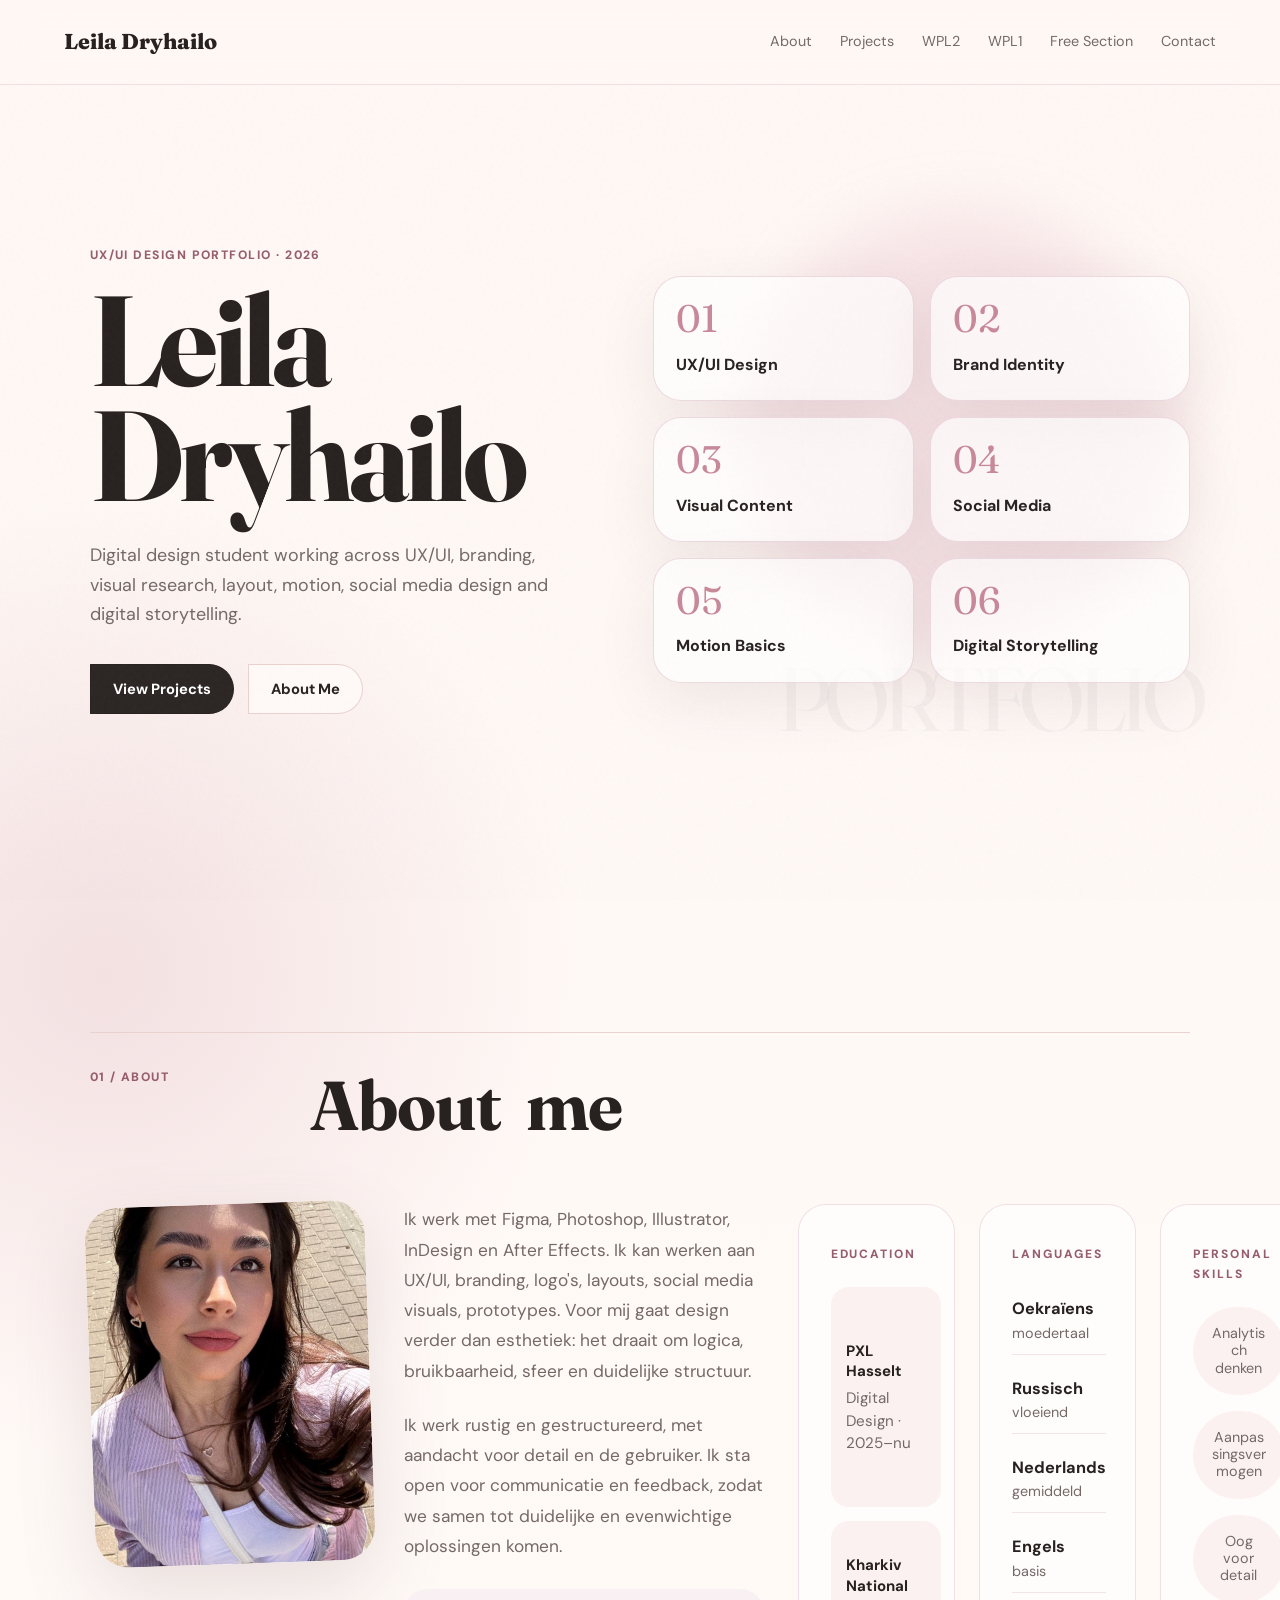
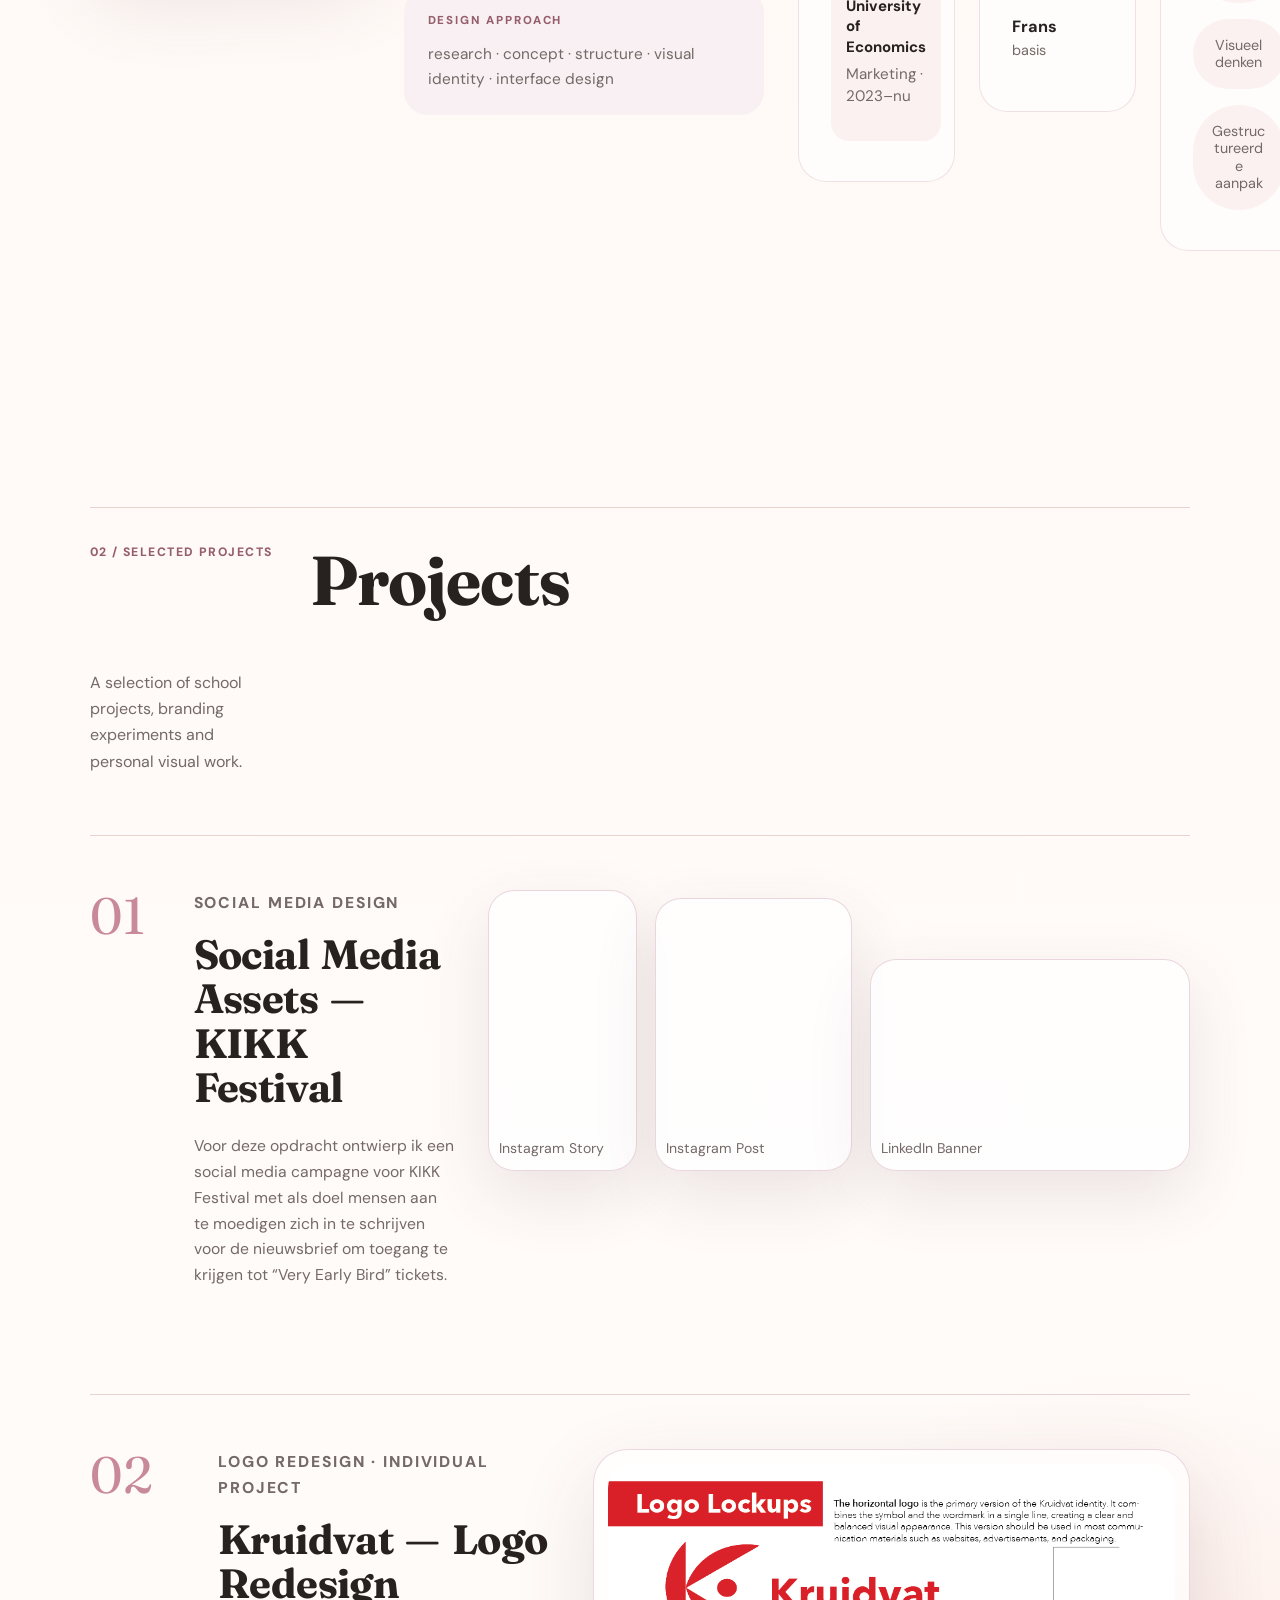
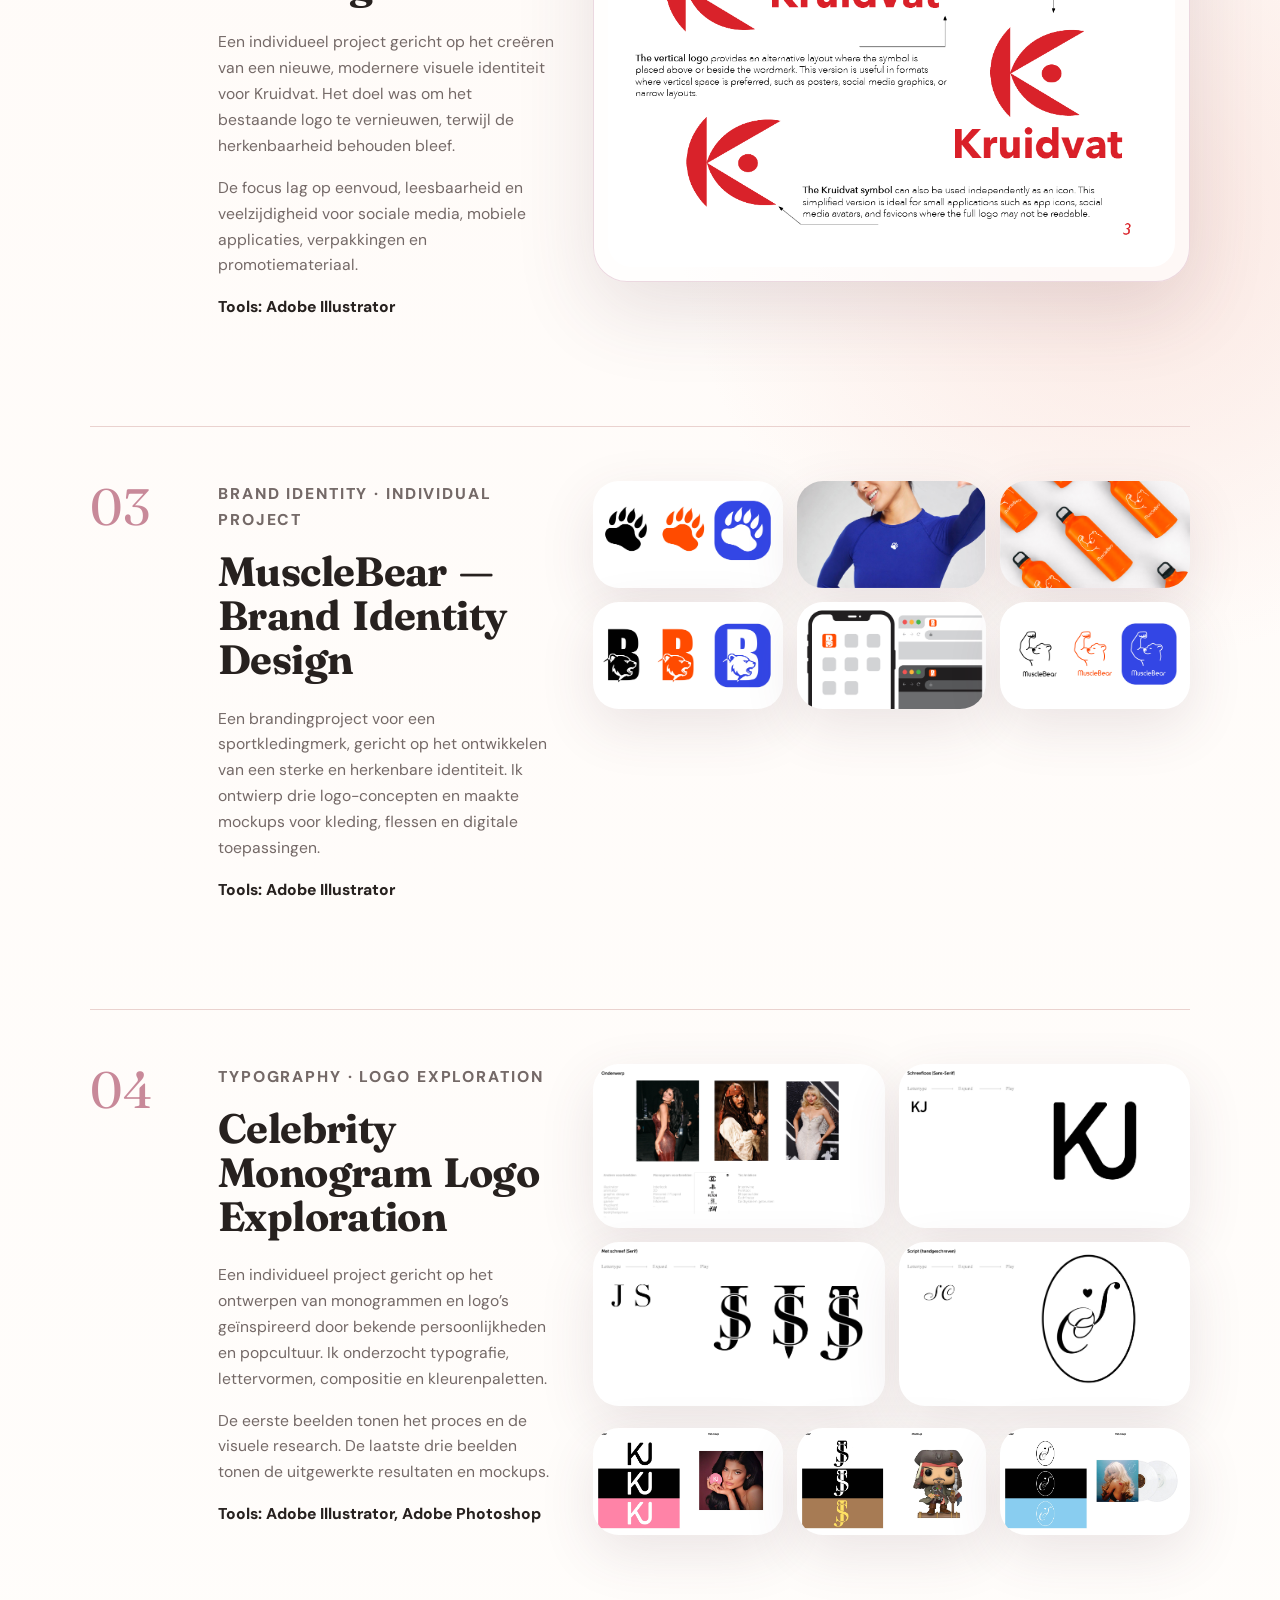
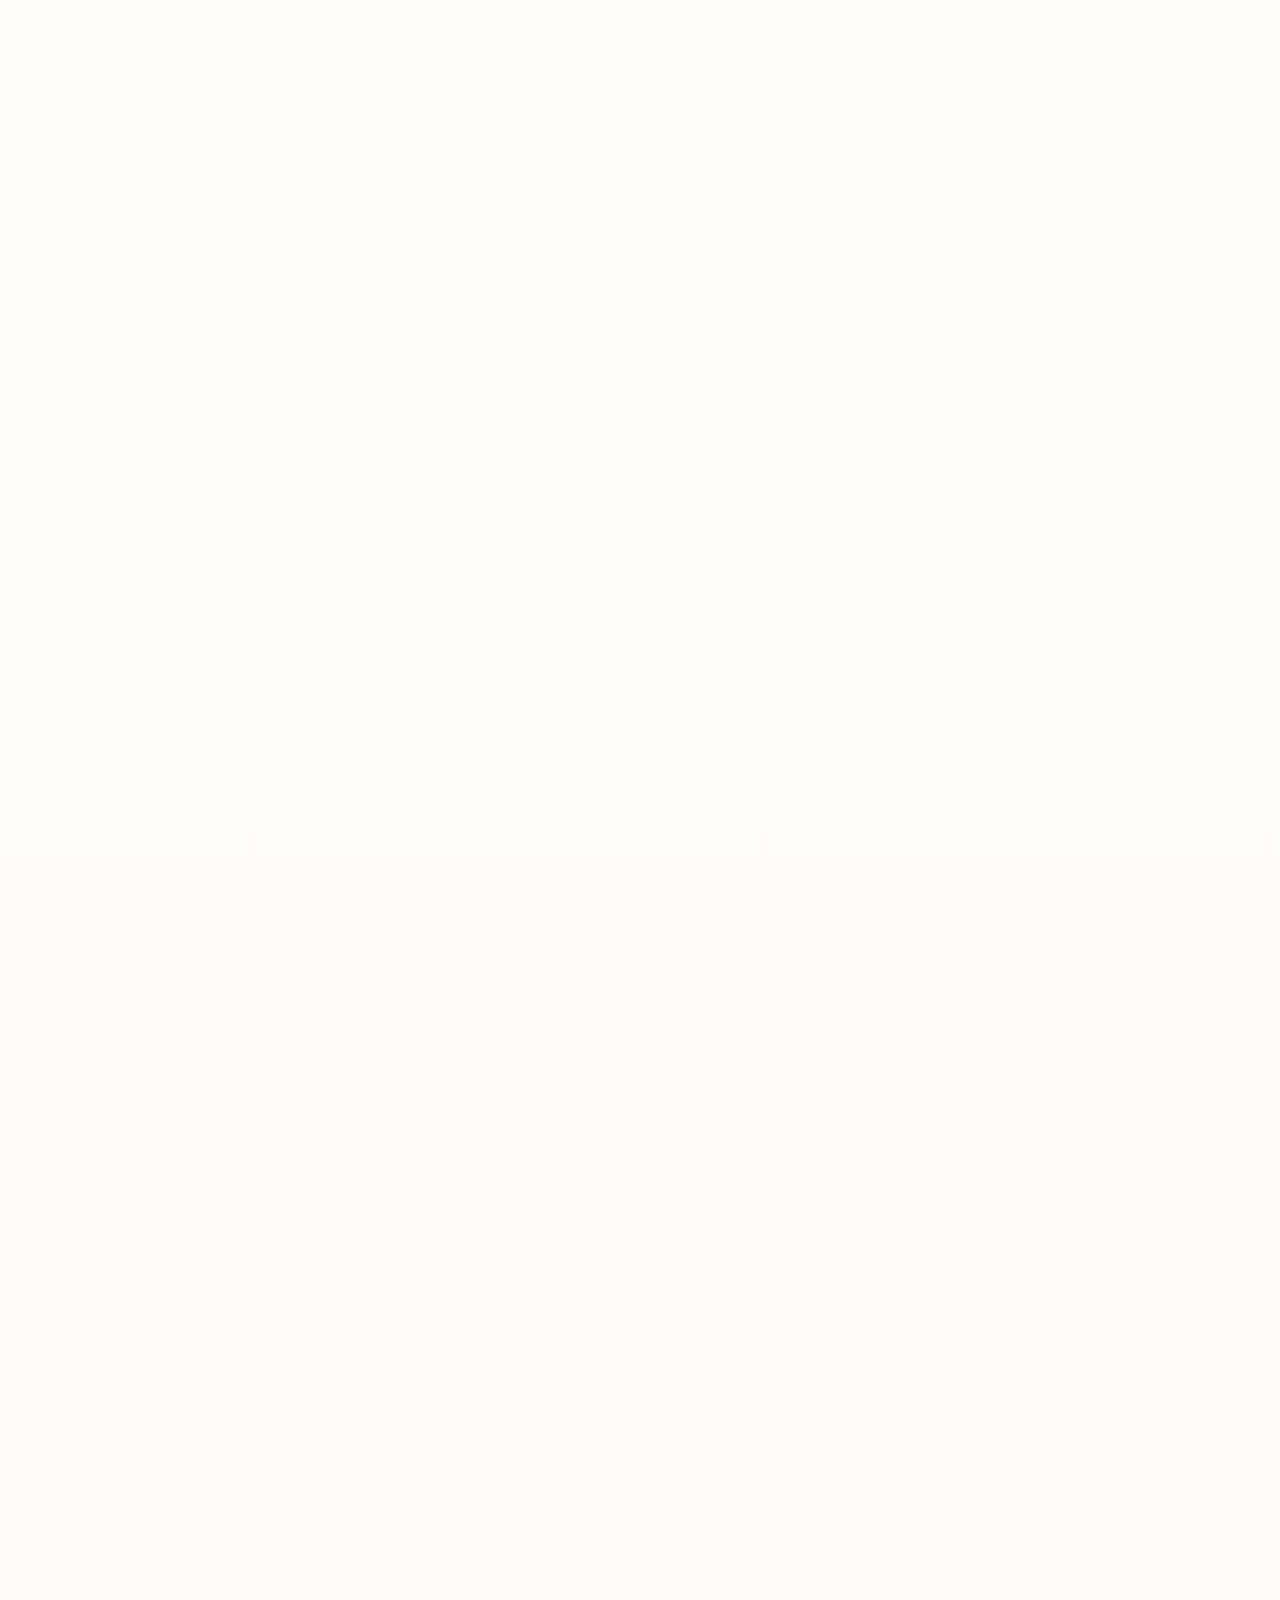
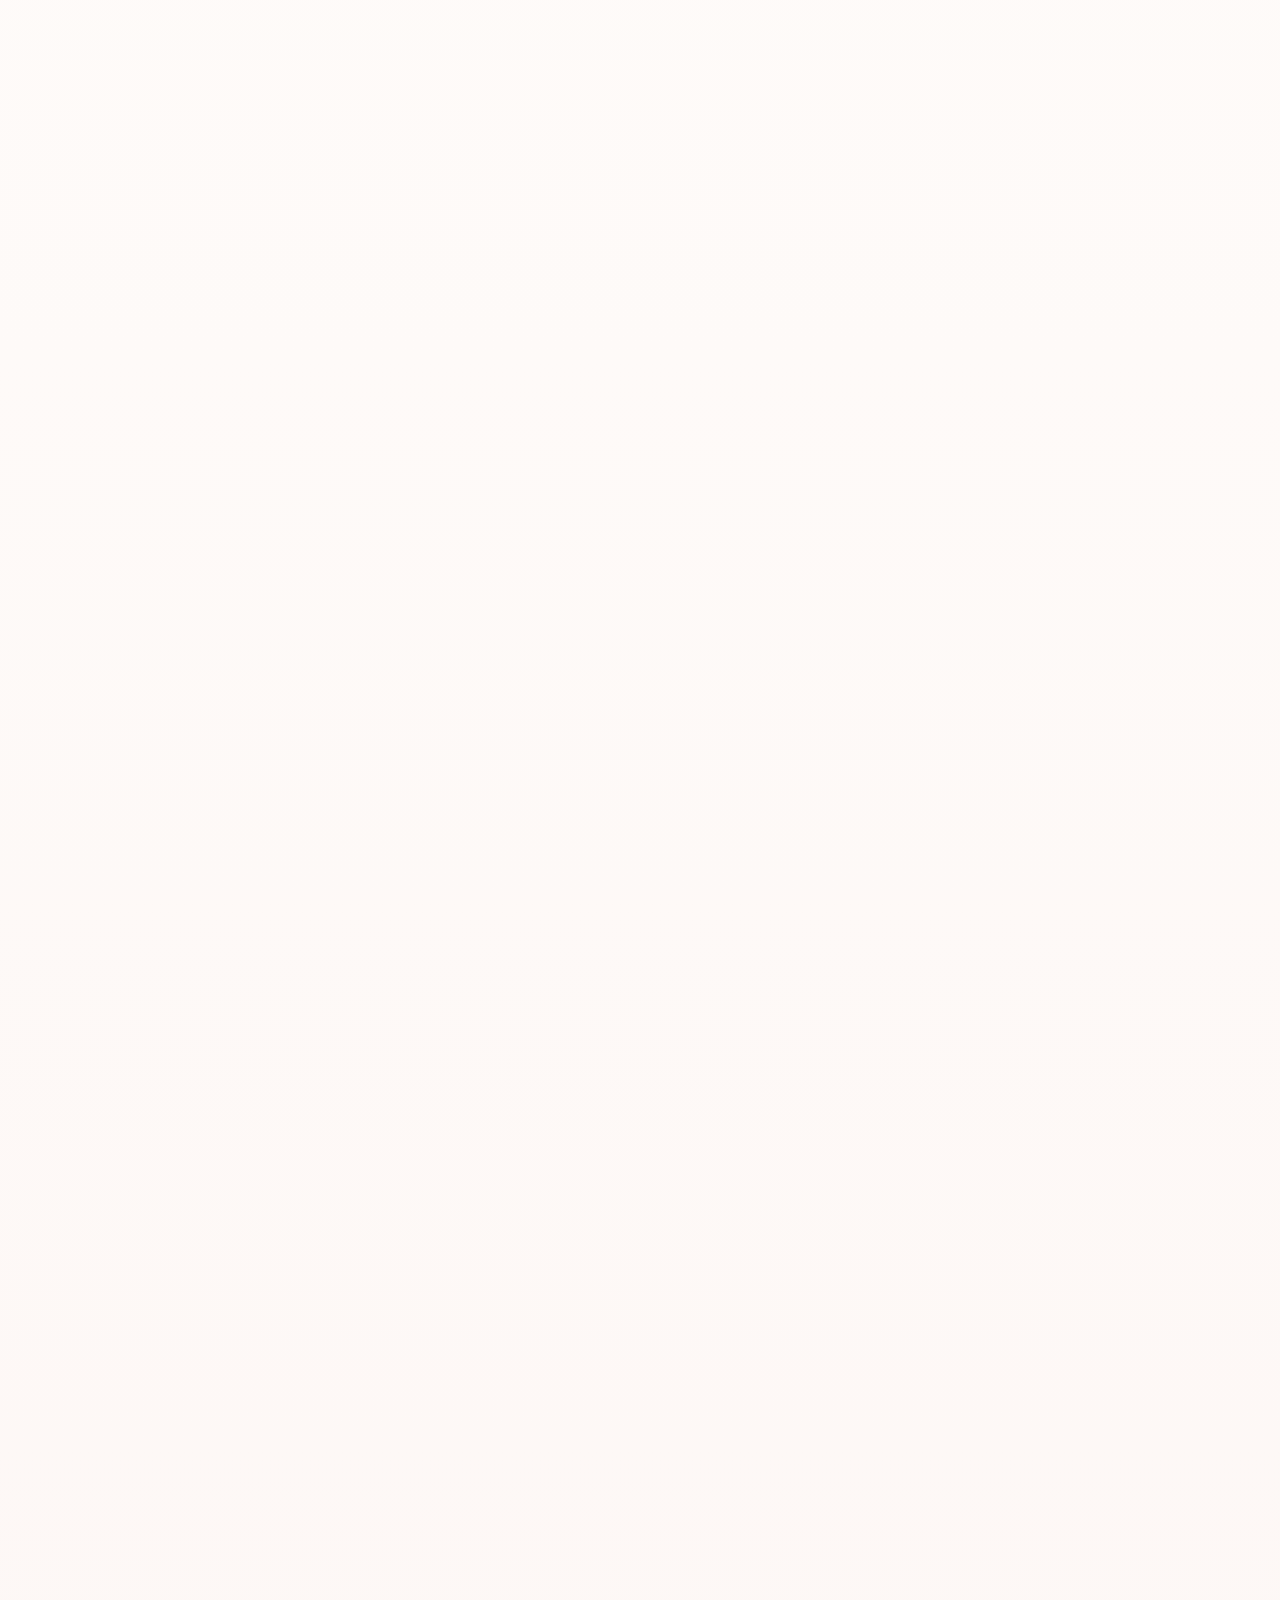
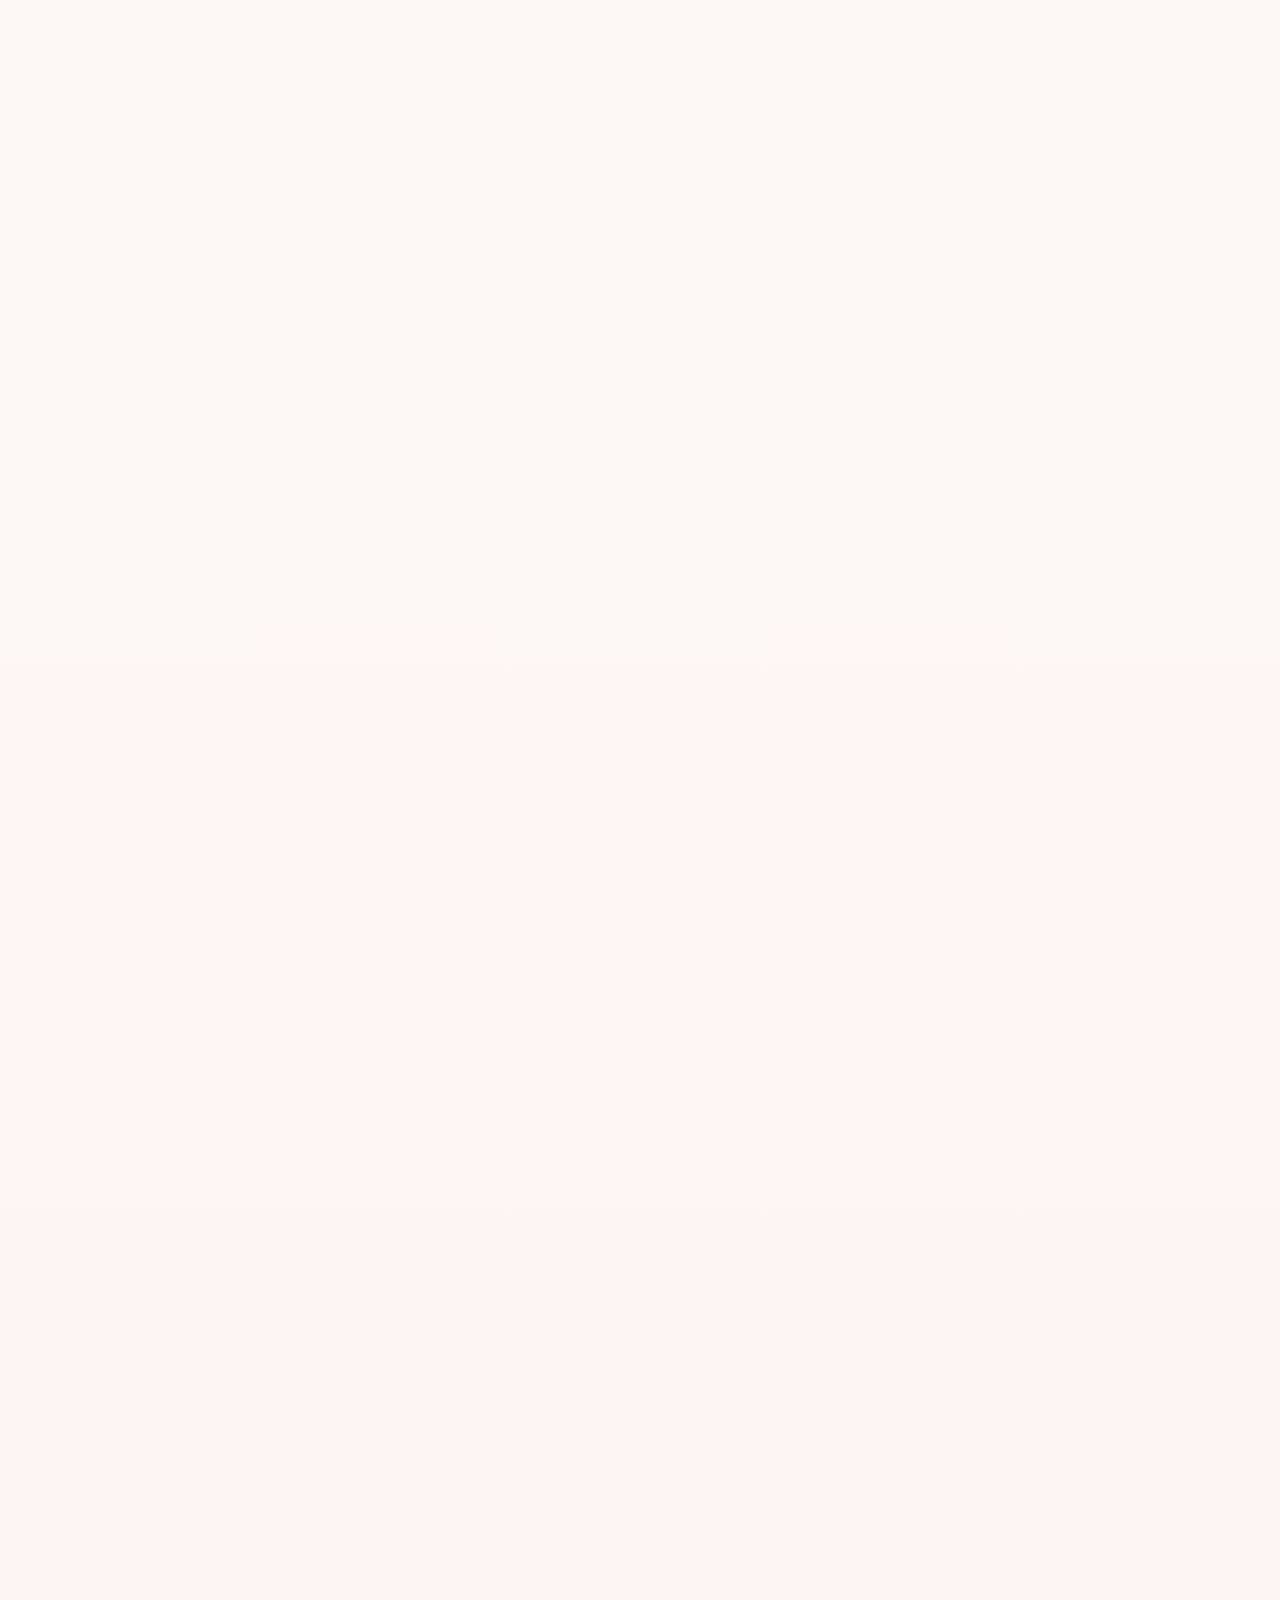
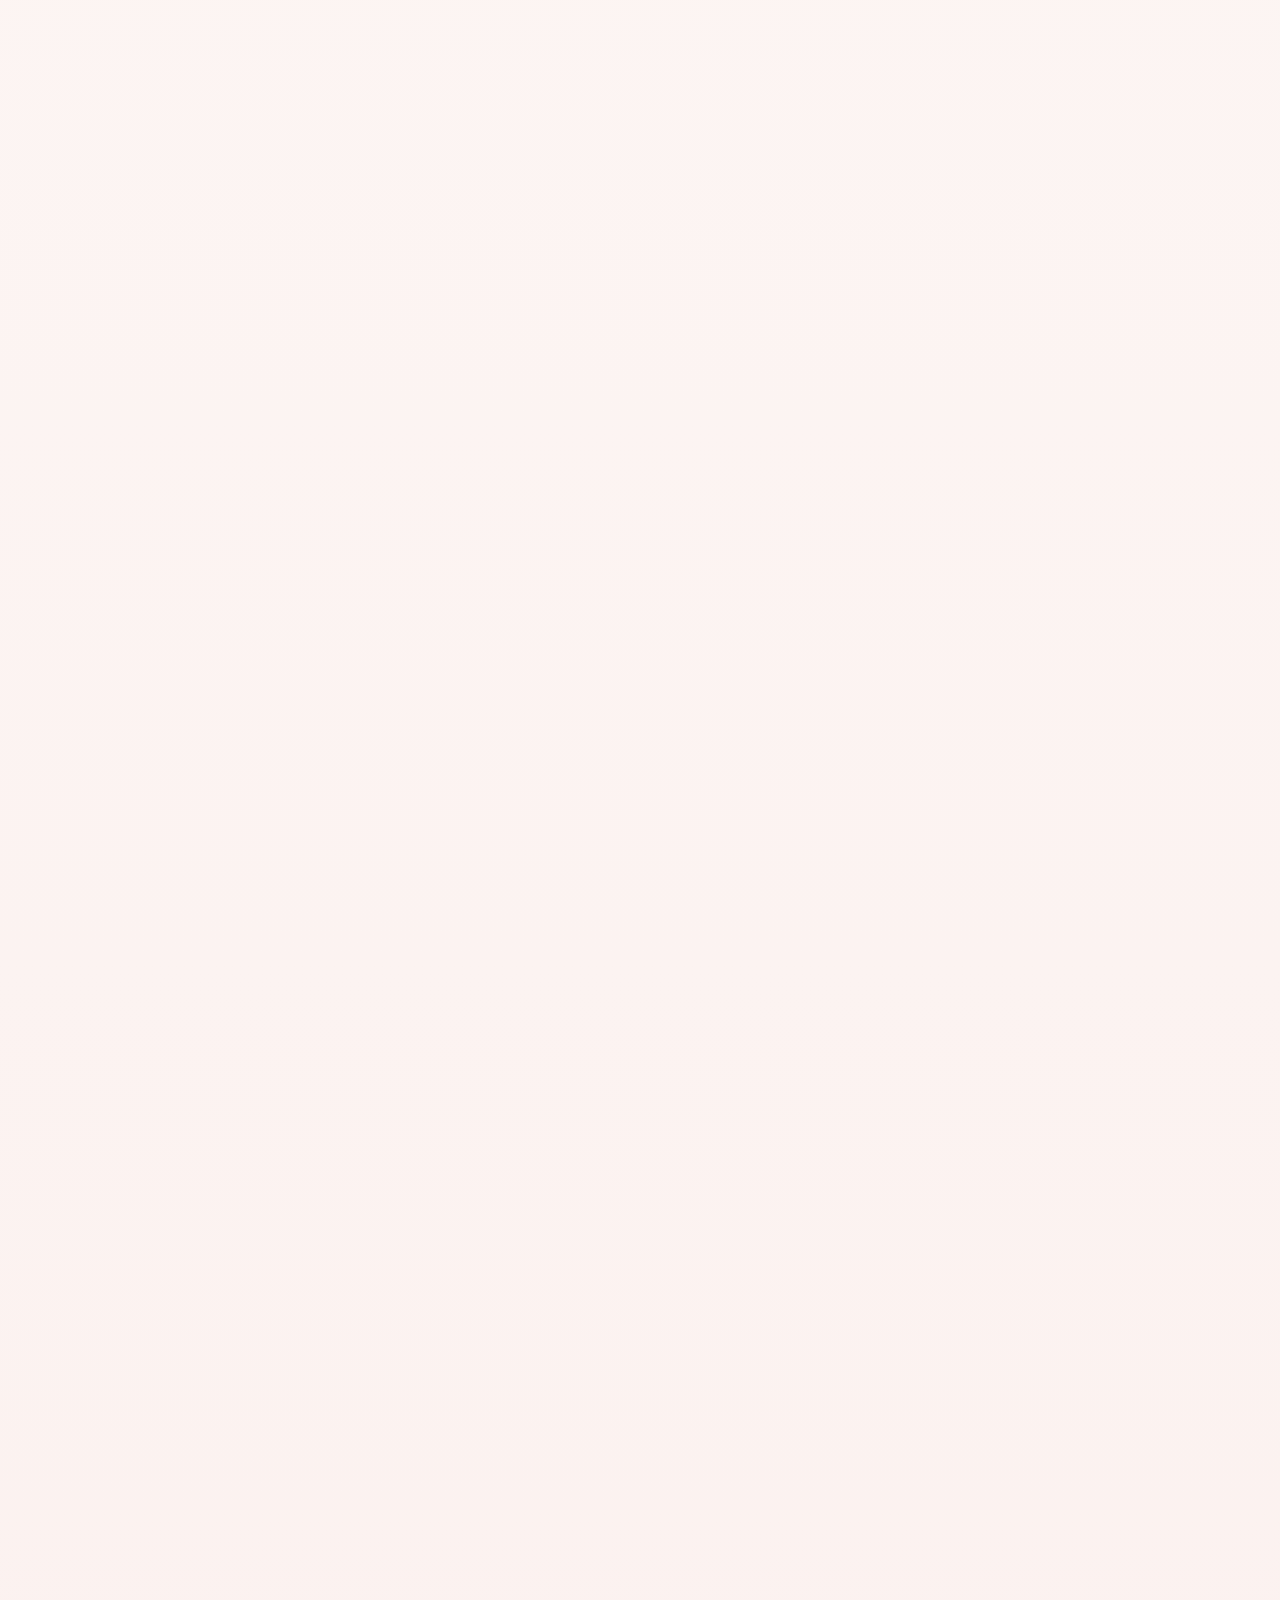
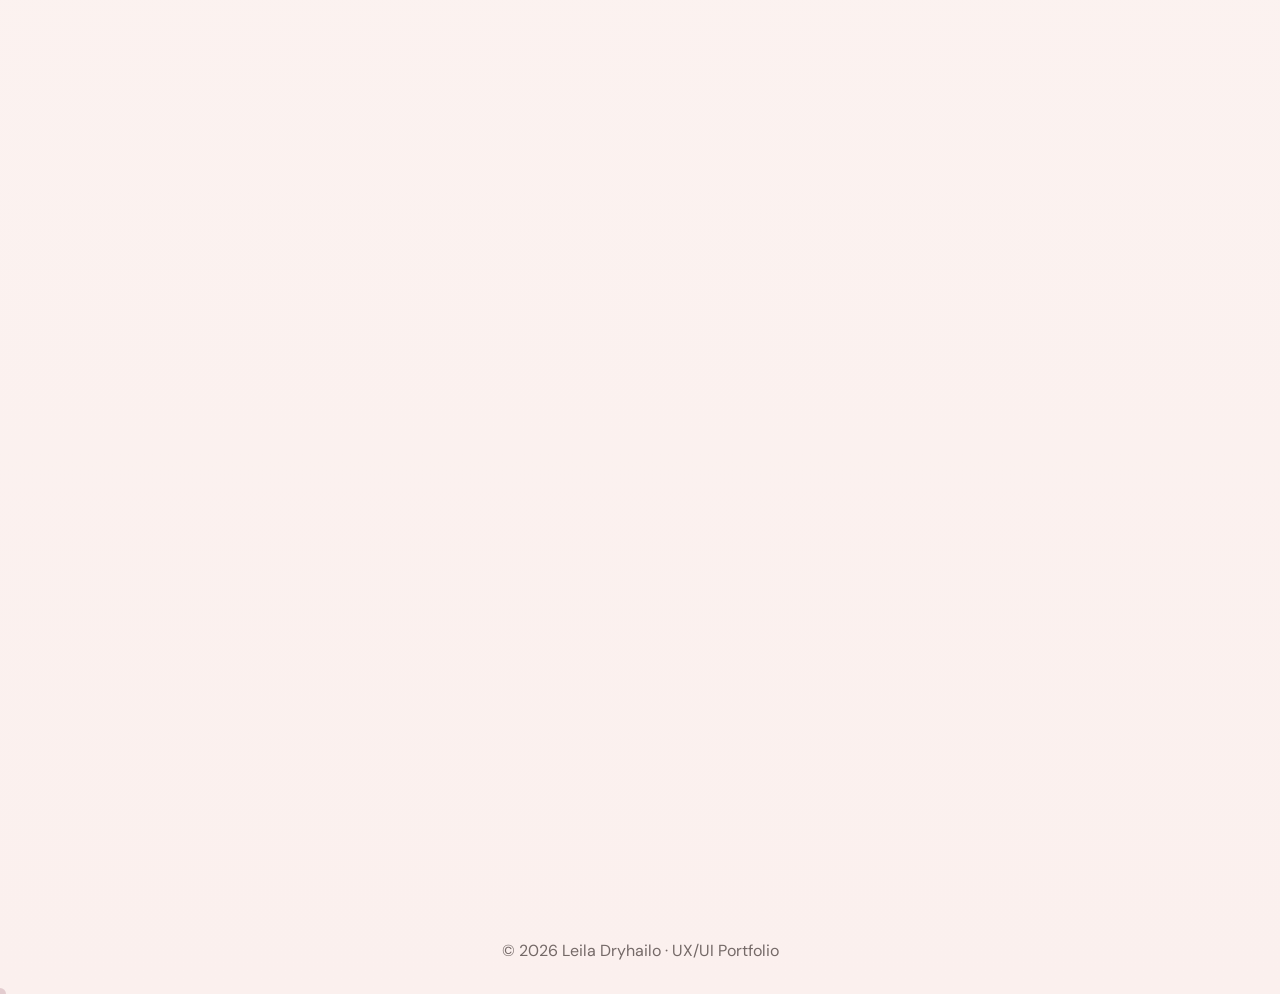
==== commit ec730bd9: "1) first commit alles toegevoegd 2) fixen problemen, sticky header en wpl1 page toegevoegd, video me" ====
--- a/index.html
+++ b/index.html
@@ -8,6 +8,36 @@
     <link rel="preconnect" href="https://fonts.googleapis.com">
     <link rel="preconnect" href="https://fonts.gstatic.com" crossorigin>
     <link href="https://fonts.googleapis.com/css2?family=DM+Sans:wght@300;400;500;600;700;800&family=Fraunces:opsz,wght@9..144,500;9..144,600;9..144,700;9..144,800&display=swap" rel="stylesheet">
+
+
+
+
+    <style>
+        header, .site-header, .header, .navbar, .header-container{
+            position:fixed !important;
+            top:0 !important;
+            left:0 !important;
+            width:100% !important;
+            z-index:9999 !important;
+            display:flex !important;
+            align-items:center !important;
+            justify-content:space-between !important;
+        }
+        header nav, .site-header nav, .navbar nav, .site-nav, .nav{
+            margin-left:auto !important;
+            display:flex !important;
+            align-items:center !important;
+            justify-content:flex-end !important;
+            gap:28px !important;
+        }
+        body{
+            padding-top:90px !important;
+        }
+        html{
+            scroll-padding-top:100px !important;
+        }
+    </style>
+
 </head>
 <body>
 
@@ -20,6 +50,7 @@
         <a href="#about">About</a>
         <a href="#projects">Projects</a>
         <a href="#wpl2">WPL2</a>
+        <a href="wpl1.html">WPL1</a>
         <a href="#free">Free Section</a>
         <a href="#contact">Contact</a>
     </nav>
@@ -146,8 +177,7 @@
 
             <div class="kikk-showcase kikk-correct-showcase">
                 <figure class="kikk-item kikk-story-card">
-                    <video autoplay muted loop playsinline preload="auto">
-                        <source src="assets/kikk_story.mp4" type="video/mp4">
+                    <video autoplay muted loop playsinline autoplay muted loop playsinline preload="auto" autoplay muted loop playsinline><source src="assets/streamsy_autoplay.mp4" type="video/mp4">
                     </video>
                     <figcaption>Instagram Story</figcaption>
                 </figure>
@@ -281,11 +311,16 @@
                     </div>
                 </div>
 
-                <div class="phone-video">
-                    <video autoplay muted loop playsinline preload="auto" class="auto-video">
-                        <source src="assets/streamsy_prototype_small.mp4">
+
+
+                <div class="wpl2-video-box">
+                    <video class="streamsy-video" autoplay muted loop playsinline preload="metadata">
+                        <source src="assets/streamsy_original_autoplay.mp4" type="video/mp4">
                     </video>
-                </div>
+
+                </div>
+
+
             </div>
         </article>
     </section>
@@ -332,9 +367,13 @@
                 <img src="assets/wpl2_game_screens.jpeg" alt="Missie Maasland interactive game screens">
                 <img src="assets/wpl2_website_screens.png" alt="Missie Maasland website screens">
 
-                <video autoplay muted loop playsinline preload="auto">
-                    <source src="assets/wpl2_campaign_video.mp4" type="video/mp4">
-                </video>
+                <div class="wpl2-video-box">
+                    <video id="wpl2CaseVideo" class="wpl2-video" controls playsinline preload="metadata">
+                        <source src="assets/wpl2_case_new_video.mp4" type="video/mp4">
+                        Je browser ondersteunt deze video niet.
+                    </video>
+                    <button class="sound-toggle" type="button" data-video="wpl2CaseVideo" aria-label="Geluid aan of uit zetten">Geluid uit</button>
+                </div>
 
             </div>
         </div>
@@ -458,5 +497,28 @@
 </footer>
 
 <script src="script.js"></script>
+
+
+
+
+<script>
+    document.addEventListener('DOMContentLoaded', function () {
+        document.querySelectorAll('.sound-toggle').forEach(function (button) {
+            const video = document.getElementById(button.dataset.video);
+            if (!video) return;
+            video.muted = false;
+            function updateLabel() {
+                button.textContent = video.muted ? 'Geluid aan' : 'Geluid uit';
+            }
+            button.addEventListener('click', function () {
+                video.muted = !video.muted;
+                updateLabel();
+            });
+            video.addEventListener('volumechange', updateLabel);
+            updateLabel();
+        });
+    });
+</script>
+
 </body>
 </html>
--- a/style.css
+++ b/style.css
@@ -1,674 +1,674 @@
- :root{
-  --bg:#fbf3f6;
-  --bg-2:#f6e5eb;
-  --ink:#251f22;
-  --muted:#75686e;
-  --line:#e7cfd9;
-  --rose:#d9a0b5;
-  --rose-dark:#a8667f;
-  --cream:#fffaf7;
-  --card:#fffefe;
-  --shadow:0 28px 80px rgba(93,54,71,.14);
+:root{
+    --bg:#fbf3f6;
+    --bg-2:#f6e5eb;
+    --ink:#251f22;
+    --muted:#75686e;
+    --line:#e7cfd9;
+    --rose:#d9a0b5;
+    --rose-dark:#a8667f;
+    --cream:#fffaf7;
+    --card:#fffefe;
+    --shadow:0 28px 80px rgba(93,54,71,.14);
 }
 
 *{box-sizing:border-box;margin:0;padding:0}
 html{scroll-behavior:smooth}
 body{
-  font-family:"Inter",system-ui,-apple-system,Segoe UI,sans-serif;
-  color:var(--ink);
-  background:
-    radial-gradient(circle at top left, rgba(217,160,181,.45), transparent 38rem),
-    linear-gradient(180deg,var(--bg),#fff 38%,var(--bg));
-  line-height:1.65;
-  overflow-x:hidden;
+    font-family:"Inter",system-ui,-apple-system,Segoe UI,sans-serif;
+    color:var(--ink);
+    background:
+            radial-gradient(circle at top left, rgba(217,160,181,.45), transparent 38rem),
+            linear-gradient(180deg,var(--bg),#fff 38%,var(--bg));
+    line-height:1.65;
+    overflow-x:hidden;
 }
 img,video{max-width:100%;display:block}
 a{color:inherit;text-decoration:none}
 .grain{
-  pointer-events:none;
-  position:fixed;
-  inset:0;
-  z-index:100;
-  opacity:.08;
-  background-image:url("data:image/svg+xml,%3Csvg viewBox='0 0 300 300' xmlns='http://www.w3.org/2000/svg'%3E%3Cfilter id='n'%3E%3CfeTurbulence type='fractalNoise' baseFrequency='.8' numOctaves='3' stitchTiles='stitch'/%3E%3C/filter%3E%3Crect width='300' height='300' filter='url(%23n)' opacity='.4'/%3E%3C/svg%3E");
+    pointer-events:none;
+    position:fixed;
+    inset:0;
+    z-index:100;
+    opacity:.08;
+    background-image:url("data:image/svg+xml,%3Csvg viewBox='0 0 300 300' xmlns='http://www.w3.org/2000/svg'%3E%3Cfilter id='n'%3E%3CfeTurbulence type='fractalNoise' baseFrequency='.8' numOctaves='3' stitchTiles='stitch'/%3E%3C/filter%3E%3Crect width='300' height='300' filter='url(%23n)' opacity='.4'/%3E%3C/svg%3E");
 }
 .topbar{
-  position:sticky;
-  top:0;
-  z-index:50;
-  display:flex;
-  align-items:center;
-  justify-content:space-between;
-  padding:24px clamp(20px,5vw,70px);
-  backdrop-filter:blur(18px);
-  background:rgba(251,243,246,.74);
-  border-bottom:1px solid rgba(231,207,217,.6);
+    position:sticky;
+    top:0;
+    z-index:50;
+    display:flex;
+    align-items:center;
+    justify-content:space-between;
+    padding:24px clamp(20px,5vw,70px);
+    backdrop-filter:blur(18px);
+    background:rgba(251,243,246,.74);
+    border-bottom:1px solid rgba(231,207,217,.6);
 }
 .brand{
-  font-family:"Playfair Display",serif;
-  font-size:1.35rem;
-  font-weight:800;
+    font-family:"Playfair Display",serif;
+    font-size:1.35rem;
+    font-weight:800;
 }
 .nav{display:flex;gap:26px;font-size:.9rem;color:var(--muted)}
 .nav a{position:relative}
 .nav a::after{
-  content:"";
-  position:absolute;
-  left:0;
-  bottom:-5px;
-  width:0;
-  height:1px;
-  background:var(--rose-dark);
-  transition:.3s;
+    content:"";
+    position:absolute;
+    left:0;
+    bottom:-5px;
+    width:0;
+    height:1px;
+    background:var(--rose-dark);
+    transition:.3s;
 }
 .nav a:hover::after{width:100%}
 .menu-toggle{display:none}
 
 .section{
-  padding:clamp(80px,10vw,150px) clamp(20px,7vw,110px);
+    padding:clamp(80px,10vw,150px) clamp(20px,7vw,110px);
 }
 .section-bleed{
-  padding-left:clamp(20px,7vw,110px);
-  padding-right:clamp(20px,7vw,110px);
+    padding-left:clamp(20px,7vw,110px);
+    padding-right:clamp(20px,7vw,110px);
 }
 .hero{
-  min-height:calc(100vh - 86px);
-  display:grid;
-  grid-template-columns:1.05fr .95fr;
-  align-items:center;
-  gap:clamp(40px,7vw,100px);
-  padding-top:50px;
-  padding-bottom:90px;
+    min-height:calc(100vh - 86px);
+    display:grid;
+    grid-template-columns:1.05fr .95fr;
+    align-items:center;
+    gap:clamp(40px,7vw,100px);
+    padding-top:50px;
+    padding-bottom:90px;
 }
 .eyebrow{
-  text-transform:uppercase;
-  letter-spacing:.18em;
-  font-size:.76rem;
-  font-weight:800;
-  color:var(--rose-dark);
-  margin-bottom:18px;
+    text-transform:uppercase;
+    letter-spacing:.18em;
+    font-size:.76rem;
+    font-weight:800;
+    color:var(--rose-dark);
+    margin-bottom:18px;
 }
 h1,h2,h3{
-  font-family:"Playfair Display",serif;
-  letter-spacing:-.04em;
-  line-height:.95;
+    font-family:"Playfair Display",serif;
+    letter-spacing:-.04em;
+    line-height:.95;
 }
 h1{
-  font-size:clamp(3.8rem,8vw,8.8rem);
-  max-width:920px;
+    font-size:clamp(3.8rem,8vw,8.8rem);
+    max-width:920px;
 }
 h2{
-  font-size:clamp(3rem,6.5vw,7rem);
-  max-width:1050px;
+    font-size:clamp(3rem,6.5vw,7rem);
+    max-width:1050px;
 }
 h3{
-  font-size:clamp(2rem,3.2vw,4rem);
-  margin-bottom:24px;
+    font-size:clamp(2rem,3.2vw,4rem);
+    margin-bottom:24px;
 }
 .hero-text{
-  margin-top:28px;
-  max-width:650px;
-  font-size:1.12rem;
-  color:var(--muted);
+    margin-top:28px;
+    max-width:650px;
+    font-size:1.12rem;
+    color:var(--muted);
 }
 .hero-actions{display:flex;gap:14px;flex-wrap:wrap;margin-top:34px}
 .button{
-  display:inline-flex;
-  align-items:center;
-  justify-content:center;
-  min-height:48px;
-  padding:13px 24px;
-  border-radius:999px;
-  border:1px solid var(--line);
-  font-weight:700;
-  transition:.35s;
+    display:inline-flex;
+    align-items:center;
+    justify-content:center;
+    min-height:48px;
+    padding:13px 24px;
+    border-radius:999px;
+    border:1px solid var(--line);
+    font-weight:700;
+    transition:.35s;
 }
 .button.primary{background:var(--ink);color:white;border-color:var(--ink)}
 .button.ghost{background:rgba(255,255,255,.55)}
 .button:hover{transform:translateY(-4px);box-shadow:var(--shadow)}
 .hero-visual{position:relative;justify-self:center}
 .portrait-card{
-  width:min(440px,80vw);
-  aspect-ratio:4/5;
-  padding:14px;
-  border-radius:42px;
-  background:rgba(255,255,255,.68);
-  border:1px solid rgba(255,255,255,.9);
-  box-shadow:var(--shadow);
-  transform:rotate(2deg);
+    width:min(440px,80vw);
+    aspect-ratio:4/5;
+    padding:14px;
+    border-radius:42px;
+    background:rgba(255,255,255,.68);
+    border:1px solid rgba(255,255,255,.9);
+    box-shadow:var(--shadow);
+    transform:rotate(2deg);
 }
 .portrait-card img{
-  width:100%;
-  height:100%;
-  object-fit:cover;
-  border-radius:32px;
+    width:100%;
+    height:100%;
+    object-fit:cover;
+    border-radius:32px;
 }
 .floating-note{
-  position:absolute;
-  padding:14px 18px;
-  border-radius:22px;
-  background:rgba(255,255,255,.78);
-  border:1px solid rgba(255,255,255,.8);
-  box-shadow:0 16px 45px rgba(93,54,71,.13);
-  backdrop-filter:blur(12px);
-  font-size:.86rem;
-  font-weight:800;
+    position:absolute;
+    padding:14px 18px;
+    border-radius:22px;
+    background:rgba(255,255,255,.78);
+    border:1px solid rgba(255,255,255,.8);
+    box-shadow:0 16px 45px rgba(93,54,71,.13);
+    backdrop-filter:blur(12px);
+    font-size:.86rem;
+    font-weight:800;
 }
 .note-one{left:-50px;bottom:12%}
 .note-two{right:-38px;top:12%}
 
 .section-head{
-  display:grid;
-  grid-template-columns:190px 1fr;
-  gap:30px;
-  align-items:start;
-  border-top:1px solid var(--line);
-  padding-top:34px;
-  margin-bottom:60px;
+    display:grid;
+    grid-template-columns:190px 1fr;
+    gap:30px;
+    align-items:start;
+    border-top:1px solid var(--line);
+    padding-top:34px;
+    margin-bottom:60px;
 }
 .about-layout{
-  display:grid;
-  grid-template-columns:.8fr 1.2fr;
-  gap:40px;
+    display:grid;
+    grid-template-columns:.8fr 1.2fr;
+    gap:40px;
 }
 .about-text{
-  font-size:1.3rem;
-  color:var(--muted);
+    font-size:1.3rem;
+    color:var(--muted);
 }
 .about-text p+p{margin-top:24px}
 .info-grid{
-  display:grid;
-  grid-template-columns:repeat(2,minmax(0,1fr));
-  gap:16px;
+    display:grid;
+    grid-template-columns:repeat(2,minmax(0,1fr));
+    gap:16px;
 }
 .info-grid article{
-  background:rgba(255,255,255,.7);
-  border:1px solid rgba(231,207,217,.8);
-  border-radius:28px;
-  padding:26px;
+    background:rgba(255,255,255,.7);
+    border:1px solid rgba(231,207,217,.8);
+    border-radius:28px;
+    padding:26px;
 }
 .info-grid span{
-  display:block;
-  color:var(--rose-dark);
-  text-transform:uppercase;
-  font-size:.75rem;
-  letter-spacing:.16em;
-  font-weight:800;
-  margin-bottom:12px;
+    display:block;
+    color:var(--rose-dark);
+    text-transform:uppercase;
+    font-size:.75rem;
+    letter-spacing:.16em;
+    font-weight:800;
+    margin-bottom:12px;
 }
 .info-grid p{color:var(--muted)}
 
 .case{
-  position:relative;
-  display:grid;
-  grid-template-columns:90px minmax(260px,.72fr) minmax(360px,1.28fr);
-  gap:clamp(20px,3vw,44px);
-  align-items:start;
-  padding:54px 0 90px;
-  border-top:1px solid var(--line);
+    position:relative;
+    display:grid;
+    grid-template-columns:90px minmax(260px,.72fr) minmax(360px,1.28fr);
+    gap:clamp(20px,3vw,44px);
+    align-items:start;
+    padding:54px 0 90px;
+    border-top:1px solid var(--line);
 }
 .case-number{
-  font-family:"Playfair Display",serif;
-  font-size:3.2rem;
-  color:var(--rose);
-  line-height:1;
+    font-family:"Playfair Display",serif;
+    font-size:3.2rem;
+    color:var(--rose);
+    line-height:1;
 }
 .project-type{
-  color:var(--rose-dark);
-  font-size:.8rem;
-  font-weight:800;
-  text-transform:uppercase;
-  letter-spacing:.16em;
-  margin-bottom:14px;
+    color:var(--rose-dark);
+    font-size:.8rem;
+    font-weight:800;
+    text-transform:uppercase;
+    letter-spacing:.16em;
+    margin-bottom:14px;
 }
 .case-copy p{
-  color:var(--muted);
-  margin-bottom:16px;
+    color:var(--muted);
+    margin-bottom:16px;
 }
 .tools{
-  color:var(--ink)!important;
-  font-weight:800;
+    color:var(--ink)!important;
+    font-weight:800;
 }
 .streamsy-showcase{
-  display:grid;
-  grid-template-columns:1fr 210px;
-  gap:22px;
-  align-items:center;
+    display:grid;
+    grid-template-columns:1fr 210px;
+    gap:22px;
+    align-items:center;
 }
 .laptop{
-  background:#1f1c1e;
-  border-radius:24px;
-  padding:12px;
-  box-shadow:var(--shadow);
+    background:#1f1c1e;
+    border-radius:24px;
+    padding:12px;
+    box-shadow:var(--shadow);
 }
 .laptop-bar{
-  height:28px;
-  display:flex;
-  align-items:center;
-  gap:7px;
-  padding-left:8px;
+    height:28px;
+    display:flex;
+    align-items:center;
+    gap:7px;
+    padding-left:8px;
 }
 .laptop-bar span{
-  width:10px;height:10px;border-radius:50%;
-  background:#f2cad8;
+    width:10px;height:10px;border-radius:50%;
+    background:#f2cad8;
 }
 .laptop-screen{
-  height:360px;
-  overflow-y:auto;
-  overflow-x:hidden;
-  border-radius:12px;
-  background:white;
+    height:360px;
+    overflow-y:auto;
+    overflow-x:hidden;
+    border-radius:12px;
+    background:white;
 }
 .laptop-screen img{
-  width:100%;
-  height:auto;
+    width:100%;
+    height:auto;
 }
 .scroll-area{
-  scrollbar-width:thin;
-  scrollbar-color:var(--rose) #f4edf0;
+    scrollbar-width:thin;
+    scrollbar-color:var(--rose) #f4edf0;
 }
 .scroll-area::-webkit-scrollbar{width:9px}
 .scroll-area::-webkit-scrollbar-thumb{background:var(--rose);border-radius:99px}
 .scroll-area::-webkit-scrollbar-track{background:#f4edf0}
 
 .phone-video{
-  border-radius:34px;
-  padding:10px;
-  background:#201d20;
-  box-shadow:var(--shadow);
+    border-radius:34px;
+    padding:10px;
+    background:#201d20;
+    box-shadow:var(--shadow);
 }
 .phone-video video{
-  width:100%;
-  aspect-ratio:9/16;
-  object-fit:cover;
-  border-radius:26px;
+    width:100%;
+    aspect-ratio:9/16;
+    object-fit:cover;
+    border-radius:26px;
 }
 .image-panel,
 .video-panel{
-  padding:14px;
-  background:rgba(255,255,255,.66);
-  border:1px solid rgba(231,207,217,.8);
-  border-radius:34px;
-  box-shadow:var(--shadow);
+    padding:14px;
+    background:rgba(255,255,255,.66);
+    border:1px solid rgba(231,207,217,.8);
+    border-radius:34px;
+    box-shadow:var(--shadow);
 }
 .image-panel img,
 .video-panel video{
-  border-radius:24px;
-  width:100%;
+    border-radius:24px;
+    width:100%;
 }
 .project-gallery{
-  display:grid;
-  gap:14px;
+    display:grid;
+    gap:14px;
 }
 .muscle-grid{
-  grid-template-columns:repeat(3,1fr);
+    grid-template-columns:repeat(3,1fr);
 }
 .project-gallery img,
 .monogram-layout img,
 .edit-wall img,
 .wpl-visuals img{
-  width:100%;
-  border-radius:26px;
-  box-shadow:0 18px 55px rgba(93,54,71,.12);
-  background:white;
+    width:100%;
+    border-radius:26px;
+    box-shadow:0 18px 55px rgba(93,54,71,.12);
+    background:white;
 }
 .monogram-layout{display:grid;gap:22px}
 .process-grid{
-  display:grid;
-  grid-template-columns:repeat(2,1fr);
-  gap:14px;
+    display:grid;
+    grid-template-columns:repeat(2,1fr);
+    gap:14px;
 }
 .result-grid{
-  display:grid;
-  grid-template-columns:repeat(3,1fr);
-  gap:14px;
+    display:grid;
+    grid-template-columns:repeat(3,1fr);
+    gap:14px;
 }
 .edit-wall{
-  columns:3 190px;
-  column-gap:14px;
+    columns:3 190px;
+    column-gap:14px;
 }
 .edit-wall img{
-  margin:0 0 14px;
-  break-inside:avoid;
+    margin:0 0 14px;
+    break-inside:avoid;
 }
 .wpl-layout{
-  display:grid;
-  grid-template-columns:1.15fr .85fr;
-  gap:40px;
+    display:grid;
+    grid-template-columns:1.15fr .85fr;
+    gap:40px;
 }
 .wpl-visuals{
-  display:grid;
-  gap:18px;
+    display:grid;
+    gap:18px;
 }
 .wpl-copy{
-  position:sticky;
-  top:120px;
-  align-self:start;
-  background:rgba(255,255,255,.62);
-  border:1px solid rgba(231,207,217,.8);
-  border-radius:34px;
-  padding:34px;
-  box-shadow:var(--shadow);
+    position:sticky;
+    top:120px;
+    align-self:start;
+    background:rgba(255,255,255,.62);
+    border:1px solid rgba(231,207,217,.8);
+    border-radius:34px;
+    padding:34px;
+    box-shadow:var(--shadow);
 }
 .wpl-copy h3{
-  font-size:2rem;
-  margin-top:22px;
-  margin-bottom:12px;
+    font-size:2rem;
+    margin-top:22px;
+    margin-bottom:12px;
 }
 .wpl-copy h3:first-child{margin-top:0}
 .wpl-copy p{color:var(--muted);margin-bottom:14px}
 .large-text{
-  max-width:980px;
-  font-size:clamp(1.55rem,3vw,3.2rem);
-  font-family:"Playfair Display",serif;
-  line-height:1.08;
-  letter-spacing:-.035em;
-  color:var(--ink);
+    max-width:980px;
+    font-size:clamp(1.55rem,3vw,3.2rem);
+    font-family:"Playfair Display",serif;
+    line-height:1.08;
+    letter-spacing:-.035em;
+    color:var(--ink);
 }
 .contact-card{
-  min-height:440px;
-  display:flex;
-  flex-direction:column;
-  justify-content:center;
-  padding:clamp(30px,7vw,86px);
-  border-radius:46px;
-  background:
-    radial-gradient(circle at 78% 20%, rgba(217,160,181,.45), transparent 23rem),
-    linear-gradient(135deg,#fff,var(--bg-2));
-  box-shadow:var(--shadow);
+    min-height:440px;
+    display:flex;
+    flex-direction:column;
+    justify-content:center;
+    padding:clamp(30px,7vw,86px);
+    border-radius:46px;
+    background:
+            radial-gradient(circle at 78% 20%, rgba(217,160,181,.45), transparent 23rem),
+            linear-gradient(135deg,#fff,var(--bg-2));
+    box-shadow:var(--shadow);
 }
 .contact-card h2{max-width:900px}
 .contact-links{
-  display:flex;
-  flex-wrap:wrap;
-  gap:12px;
-  margin-top:34px;
+    display:flex;
+    flex-wrap:wrap;
+    gap:12px;
+    margin-top:34px;
 }
 .contact-links a{
-  padding:12px 18px;
-  border-radius:999px;
-  background:rgba(255,255,255,.7);
-  border:1px solid var(--line);
-  font-weight:800;
+    padding:12px 18px;
+    border-radius:999px;
+    background:rgba(255,255,255,.7);
+    border:1px solid var(--line);
+    font-weight:800;
 }
 footer{
-  padding:30px;
-  text-align:center;
-  color:var(--muted);
+    padding:30px;
+    text-align:center;
+    color:var(--muted);
 }
 .reveal{
-  opacity:0;
-  transform:translateY(38px);
-  transition:opacity .9s ease, transform .9s ease;
+    opacity:0;
+    transform:translateY(38px);
+    transition:opacity .9s ease, transform .9s ease;
 }
 .reveal.visible{
-  opacity:1;
-  transform:translateY(0);
+    opacity:1;
+    transform:translateY(0);
 }
 
 @media(max-width:1050px){
-  .hero,.about-layout,.wpl-layout{grid-template-columns:1fr}
-  .case{grid-template-columns:70px 1fr}
-  .case > :last-child{grid-column:2}
-  .streamsy-showcase{grid-template-columns:1fr}
-  .phone-video{max-width:260px}
-  .wpl-copy{position:static}
+    .hero,.about-layout,.wpl-layout{grid-template-columns:1fr}
+    .case{grid-template-columns:70px 1fr}
+    .case > :last-child{grid-column:2}
+    .streamsy-showcase{grid-template-columns:1fr}
+    .phone-video{max-width:260px}
+    .wpl-copy{position:static}
 }
 @media(max-width:760px){
-  .topbar{align-items:flex-start}
-  .menu-toggle{
-    display:block;
-    border:1px solid var(--line);
-    background:white;
-    border-radius:999px;
-    padding:9px 14px;
-  }
-  .nav{
-    display:none;
-    position:absolute;
-    top:70px;
-    left:20px;
-    right:20px;
-    flex-direction:column;
-    padding:20px;
-    border-radius:24px;
-    background:rgba(255,255,255,.94);
-    box-shadow:var(--shadow);
-  }
-  .nav.open{display:flex}
-  .section-head{grid-template-columns:1fr}
-  .info-grid,.process-grid,.result-grid,.muscle-grid{grid-template-columns:1fr}
-  .case{grid-template-columns:1fr;gap:16px}
-  .case > :last-child{grid-column:auto}
-  .laptop-screen{height:300px}
-  h1{font-size:3.5rem}
-  h2{font-size:2.8rem}
-  .note-one,.note-two{display:none}
+    .topbar{align-items:flex-start}
+    .menu-toggle{
+        display:block;
+        border:1px solid var(--line);
+        background:white;
+        border-radius:999px;
+        padding:9px 14px;
+    }
+    .nav{
+        display:none;
+        position:absolute;
+        top:70px;
+        left:20px;
+        right:20px;
+        flex-direction:column;
+        padding:20px;
+        border-radius:24px;
+        background:rgba(255,255,255,.94);
+        box-shadow:var(--shadow);
+    }
+    .nav.open{display:flex}
+    .section-head{grid-template-columns:1fr}
+    .info-grid,.process-grid,.result-grid,.muscle-grid{grid-template-columns:1fr}
+    .case{grid-template-columns:1fr;gap:16px}
+    .case > :last-child{grid-column:auto}
+    .laptop-screen{height:300px}
+    h1{font-size:3.5rem}
+    h2{font-size:2.8rem}
+    .note-one,.note-two{display:none}
 }
 
 
 /* V3 cover update */
 .portfolio-cover{
-  min-height:calc(100vh - 86px);
-  display:grid;
-  grid-template-columns:1.15fr .85fr;
-  gap:clamp(34px,7vw,100px);
-  align-items:center;
-  padding-top:55px;
-  padding-bottom:90px;
-  position:relative;
+    min-height:calc(100vh - 86px);
+    display:grid;
+    grid-template-columns:1.15fr .85fr;
+    gap:clamp(34px,7vw,100px);
+    align-items:center;
+    padding-top:55px;
+    padding-bottom:90px;
+    position:relative;
 }
 .portfolio-cover::before{
-  content:"";
-  position:absolute;
-  width:34vw;
-  height:34vw;
-  border-radius:50%;
-  background:rgba(217,160,181,.22);
-  filter:blur(30px);
-  right:8%;
-  top:15%;
-  z-index:-1;
-  animation:pulseBlob 8s ease-in-out infinite;
+    content:"";
+    position:absolute;
+    width:34vw;
+    height:34vw;
+    border-radius:50%;
+    background:rgba(217,160,181,.22);
+    filter:blur(30px);
+    right:8%;
+    top:15%;
+    z-index:-1;
+    animation:pulseBlob 8s ease-in-out infinite;
 }
 @keyframes pulseBlob{
-  0%,100%{transform:scale(1) translate(0,0);}
-  50%{transform:scale(1.12) translate(-14px,18px);}
+    0%,100%{transform:scale(1) translate(0,0);}
+    50%{transform:scale(1.12) translate(-14px,18px);}
 }
 .cover-left h1{
-  font-size:clamp(5rem,12vw,13rem);
-  letter-spacing:-.08em;
-  line-height:.76;
+    font-size:clamp(5rem,12vw,13rem);
+    letter-spacing:-.08em;
+    line-height:.76;
 }
 .cover-subtitle{
-  max-width:620px;
-  margin-top:32px;
-  color:var(--muted);
-  font-size:1.12rem;
+    max-width:620px;
+    margin-top:32px;
+    color:var(--muted);
+    font-size:1.12rem;
 }
 .cover-right{
-  min-height:570px;
-  position:relative;
+    min-height:570px;
+    position:relative;
 }
 .big-year{
-  position:absolute;
-  inset:auto 0 20px auto;
-  font-family:"Playfair Display",serif;
-  font-size:clamp(4rem,8vw,8rem);
-  line-height:.78;
-  letter-spacing:-.08em;
-  color:rgba(37,31,34,.08);
-  text-align:right;
+    position:absolute;
+    inset:auto 0 20px auto;
+    font-family:"Playfair Display",serif;
+    font-size:clamp(4rem,8vw,8rem);
+    line-height:.78;
+    letter-spacing:-.08em;
+    color:rgba(37,31,34,.08);
+    text-align:right;
 }
 .cover-card{
-  position:absolute;
-  width:min(260px,70vw);
-  padding:24px;
-  border-radius:34px;
-  background:rgba(255,255,255,.68);
-  border:1px solid rgba(255,255,255,.9);
-  box-shadow:var(--shadow);
-  backdrop-filter:blur(16px);
-  transition:.4s ease;
+    position:absolute;
+    width:min(260px,70vw);
+    padding:24px;
+    border-radius:34px;
+    background:rgba(255,255,255,.68);
+    border:1px solid rgba(255,255,255,.9);
+    box-shadow:var(--shadow);
+    backdrop-filter:blur(16px);
+    transition:.4s ease;
 }
 .cover-card:hover{
-  transform:translateY(-10px) rotate(0deg)!important;
+    transform:translateY(-10px) rotate(0deg)!important;
 }
 .cover-card span{
-  display:block;
-  font-family:"Playfair Display",serif;
-  font-size:3.2rem;
-  color:var(--rose);
-  line-height:1;
+    display:block;
+    font-family:"Playfair Display",serif;
+    font-size:3.2rem;
+    color:var(--rose);
+    line-height:1;
 }
 .cover-card p{
-  margin-top:18px;
-  font-weight:800;
+    margin-top:18px;
+    font-weight:800;
 }
 .cover-card-one{
-  top:18px;
-  left:0;
-  transform:rotate(-5deg);
+    top:18px;
+    left:0;
+    transform:rotate(-5deg);
 }
 .cover-card-two{
-  top:190px;
-  right:10px;
-  transform:rotate(4deg);
+    top:190px;
+    right:10px;
+    transform:rotate(4deg);
 }
 .cover-card-three{
-  bottom:98px;
-  left:50px;
-  transform:rotate(-2deg);
+    bottom:98px;
+    left:50px;
+    transform:rotate(-2deg);
 }
 .about-with-photo{
-  grid-template-columns:.55fr .75fr 1.2fr;
+    grid-template-columns:.55fr .75fr 1.2fr;
 }
 .about-photo{
-  align-self:start;
-  position:sticky;
-  top:120px;
+    align-self:start;
+    position:sticky;
+    top:120px;
 }
 .about-photo img{
-  width:100%;
-  aspect-ratio:4/5;
-  object-fit:cover;
-  border-radius:34px;
-  box-shadow:var(--shadow);
-  transform:rotate(-2deg);
+    width:100%;
+    aspect-ratio:4/5;
+    object-fit:cover;
+    border-radius:34px;
+    box-shadow:var(--shadow);
+    transform:rotate(-2deg);
 }
 .personal-note{
-  margin-top:28px;
-  padding:22px;
-  border-radius:28px;
-  background:rgba(255,255,255,.7);
-  border:1px solid var(--line);
+    margin-top:28px;
+    padding:22px;
+    border-radius:28px;
+    background:rgba(255,255,255,.7);
+    border:1px solid var(--line);
 }
 .personal-note span{
-  display:block;
-  color:var(--rose-dark);
-  font-weight:800;
-  text-transform:uppercase;
-  letter-spacing:.16em;
-  font-size:.72rem;
-  margin-bottom:8px;
+    display:block;
+    color:var(--rose-dark);
+    font-weight:800;
+    text-transform:uppercase;
+    letter-spacing:.16em;
+    font-size:.72rem;
+    margin-bottom:8px;
 }
 .skill-card{
-  grid-column:span 2;
+    grid-column:span 2;
 }
 .skill-list{
-  display:grid;
-  grid-template-columns:repeat(5,1fr);
-  gap:10px;
-  margin-top:12px;
+    display:grid;
+    grid-template-columns:repeat(5,1fr);
+    gap:10px;
+    margin-top:12px;
 }
 .skill-list div{
-  padding:16px 12px;
-  border-radius:20px;
-  background:#fff7fa;
-  border:1px solid rgba(231,207,217,.8);
-  transition:.35s;
+    padding:16px 12px;
+    border-radius:20px;
+    background:#fff7fa;
+    border:1px solid rgba(231,207,217,.8);
+    transition:.35s;
 }
 .skill-list div:hover{
-  transform:translateY(-6px);
-  background:#fff;
-  box-shadow:0 14px 40px rgba(93,54,71,.1);
+    transform:translateY(-6px);
+    background:#fff;
+    box-shadow:0 14px 40px rgba(93,54,71,.1);
 }
 .skill-list b{
-  display:block;
-  font-size:.92rem;
+    display:block;
+    font-size:.92rem;
 }
 .skill-list small{
-  display:block;
-  color:var(--muted);
-  line-height:1.35;
-  margin-top:6px;
+    display:block;
+    color:var(--muted);
+    line-height:1.35;
+    margin-top:6px;
 }
 .section-caption{
-  color:var(--muted);
-  max-width:520px;
-  margin-top:20px;
+    color:var(--muted);
+    max-width:520px;
+    margin-top:20px;
 }
 .case{
-  transition:background .35s ease, border-radius .35s ease, padding-left .35s ease, padding-right .35s ease;
+    transition:background .35s ease, border-radius .35s ease, padding-left .35s ease, padding-right .35s ease;
 }
 .case:hover{
-  background:rgba(255,255,255,.28);
-  border-radius:36px;
-  padding-left:24px;
-  padding-right:24px;
+    background:rgba(255,255,255,.28);
+    border-radius:36px;
+    padding-left:24px;
+    padding-right:24px;
 }
 img{
-  transition:transform .55s ease, filter .55s ease;
+    transition:transform .55s ease, filter .55s ease;
 }
 .project-gallery img:hover,
 .monogram-layout img:hover,
 .edit-wall img:hover,
 .wpl-visuals img:hover,
 .image-panel img:hover{
-  transform:translateY(-8px) scale(1.015);
-  filter:saturate(1.05);
+    transform:translateY(-8px) scale(1.015);
+    filter:saturate(1.05);
 }
 .laptop{
-  transform:perspective(1000px) rotateX(1deg);
-  transition:.45s ease;
+    transform:perspective(1000px) rotateX(1deg);
+    transition:.45s ease;
 }
 .laptop:hover{
-  transform:perspective(1000px) rotateX(0) translateY(-8px);
+    transform:perspective(1000px) rotateX(0) translateY(-8px);
 }
 @keyframes softFloat{
-  0%,100%{transform:translateY(0);}
-  50%{transform:translateY(-12px);}
+    0%,100%{transform:translateY(0);}
+    50%{transform:translateY(-12px);}
 }
 .phone-video{
-  animation:softFloat 5s ease-in-out infinite;
+    animation:softFloat 5s ease-in-out infinite;
 }
 .cursor-dot{
-  position:fixed;
-  width:12px;
-  height:12px;
-  border-radius:50%;
-  background:var(--rose-dark);
-  pointer-events:none;
-  z-index:999;
-  opacity:.35;
-  transform:translate(-50%,-50%);
+    position:fixed;
+    width:12px;
+    height:12px;
+    border-radius:50%;
+    background:var(--rose-dark);
+    pointer-events:none;
+    z-index:999;
+    opacity:.35;
+    transform:translate(-50%,-50%);
 }
 
 @media(max-width:1050px){
-  .portfolio-cover{grid-template-columns:1fr}
-  .cover-right{min-height:420px}
-  .about-with-photo{grid-template-columns:1fr}
-  .about-photo{position:static;max-width:320px}
-  .skill-list{grid-template-columns:repeat(2,1fr)}
-  .skill-card{grid-column:auto}
+    .portfolio-cover{grid-template-columns:1fr}
+    .cover-right{min-height:420px}
+    .about-with-photo{grid-template-columns:1fr}
+    .about-photo{position:static;max-width:320px}
+    .skill-list{grid-template-columns:repeat(2,1fr)}
+    .skill-card{grid-column:auto}
 }
 @media(max-width:760px){
-  .cover-left h1{font-size:4.8rem}
-  .cover-right{min-height:360px}
-  .cover-card{width:210px}
-  .cover-card-two{top:145px}
-  .cover-card-three{bottom:45px;left:15px}
-  .skill-list{grid-template-columns:1fr}
+    .cover-left h1{font-size:4.8rem}
+    .cover-right{min-height:360px}
+    .cover-card{width:210px}
+    .cover-card-two{top:145px}
+    .cover-card-three{bottom:45px;left:15px}
+    .skill-list{grid-template-columns:1fr}
 }
 
 
@@ -706,73 +706,73 @@
 
 /* V6 fixes: remove software focus, reliable GIF layout */
 .kikk-showcase{
-  display:grid !important;
-  grid-template-columns:0.72fr 0.72fr 1.36fr !important;
-  gap:18px !important;
-  align-items:end !important;
+    display:grid !important;
+    grid-template-columns:0.72fr 0.72fr 1.36fr !important;
+    gap:18px !important;
+    align-items:end !important;
 }
 .kikk-item{
-  margin:0;
-  padding:12px;
-  border-radius:26px;
-  background:rgba(255,255,255,.72);
-  border:1px solid rgba(231,207,217,.85);
-  box-shadow:0 24px 65px rgba(93,54,71,.12);
-  overflow:hidden;
+    margin:0;
+    padding:12px;
+    border-radius:26px;
+    background:rgba(255,255,255,.72);
+    border:1px solid rgba(231,207,217,.85);
+    box-shadow:0 24px 65px rgba(93,54,71,.12);
+    overflow:hidden;
 }
 .kikk-item object,
 .kikk-item img{
-  width:100%;
-  display:block;
-  border-radius:18px;
-  object-fit:cover;
-  overflow:hidden;
+    width:100%;
+    display:block;
+    border-radius:18px;
+    object-fit:cover;
+    overflow:hidden;
 }
 .kikk-story object,
 .kikk-story img{
-  aspect-ratio:9/16;
+    aspect-ratio:9/16;
 }
 .kikk-post object,
 .kikk-post img{
-  aspect-ratio:1/1;
+    aspect-ratio:1/1;
 }
 .kikk-banner object,
 .kikk-banner img{
-  aspect-ratio:1.91/1;
+    aspect-ratio:1.91/1;
 }
 .kikk-item figcaption{
-  margin-top:10px;
-  color:var(--muted);
-  font-size:.82rem;
+    margin-top:10px;
+    color:var(--muted);
+    font-size:.82rem;
 }
 .contact-card h2{
-  font-size:clamp(3rem,5.8vw,6.2rem);
-  max-width:980px;
+    font-size:clamp(3rem,5.8vw,6.2rem);
+    max-width:980px;
 }
 .info-grid{
-  grid-template-columns:repeat(3,minmax(0,1fr));
+    grid-template-columns:repeat(3,minmax(0,1fr));
 }
 @media(max-width:1050px){
-  .kikk-showcase{
-    grid-template-columns:1fr 1fr !important;
-  }
-  .kikk-banner{
-    grid-column:1 / -1;
-  }
-  .info-grid{
-    grid-template-columns:1fr 1fr;
-  }
+    .kikk-showcase{
+        grid-template-columns:1fr 1fr !important;
+    }
+    .kikk-banner{
+        grid-column:1 / -1;
+    }
+    .info-grid{
+        grid-template-columns:1fr 1fr;
+    }
 }
 @media(max-width:760px){
-  .kikk-showcase{
-    grid-template-columns:1fr !important;
-  }
-  .kikk-banner{
-    grid-column:auto;
-  }
-  .info-grid{
-    grid-template-columns:1fr;
-  }
+    .kikk-showcase{
+        grid-template-columns:1fr !important;
+    }
+    .kikk-banner{
+        grid-column:auto;
+    }
+    .info-grid{
+        grid-template-columns:1fr;
+    }
 }
 
 
@@ -781,107 +781,107 @@
 .phone-video video,
 .laptop video,
 .prototype video {
-  width: 100%;
-  height: 100%;
-  object-fit: cover;
-  transform: scale(1.12);
-  transform-origin: center center;
+    width: 100%;
+    height: 100%;
+    object-fit: cover;
+    transform: scale(1.12);
+    transform-origin: center center;
 }
 
 .phone-video,
 .laptop,
 .prototype {
-  overflow: hidden;
+    overflow: hidden;
 }
 
 .contact-card h2 {
-  font-size: clamp(3rem, 5vw, 6rem);
+    font-size: clamp(3rem, 5vw, 6rem);
 }
 
 
 /* Final WPL2 update */
 .wpl2-extra {
-  padding: 0 clamp(20px, 7vw, 110px) 110px;
+    padding: 0 clamp(20px, 7vw, 110px) 110px;
 }
 
 .small-head {
-  margin-bottom: 30px;
+    margin-bottom: 30px;
 }
 
 .small-head h2 {
-  font-size: clamp(2.8rem, 5.5vw, 6rem);
+    font-size: clamp(2.8rem, 5.5vw, 6rem);
 }
 
 .wpl2-extra-text {
-  max-width: 760px;
-  color: var(--muted);
-  margin-bottom: 30px;
-  line-height: 1.8;
+    max-width: 760px;
+    color: var(--muted);
+    margin-bottom: 30px;
+    line-height: 1.8;
 }
 
 .wpl2-gallery {
-  display: grid;
-  grid-template-columns: 1fr 1fr;
-  gap: 22px;
-  align-items: start;
+    display: grid;
+    grid-template-columns: 1fr 1fr;
+    gap: 22px;
+    align-items: start;
 }
 
 .wpl2-gallery img {
-  width: 100%;
-  border-radius: 34px;
-  box-shadow: 0 25px 70px rgba(93,54,71,.12);
-  background: white;
+    width: 100%;
+    border-radius: 34px;
+    box-shadow: 0 25px 70px rgba(93,54,71,.12);
+    background: white;
 }
 
 .auto-video,
 .phone-video video,
 .laptop video,
 .prototype video {
-  width: 100%;
-  height: 100%;
-  object-fit: cover;
-  transform: scale(1.12);
-  transform-origin: center center;
+    width: 100%;
+    height: 100%;
+    object-fit: cover;
+    transform: scale(1.12);
+    transform-origin: center center;
 }
 
 .phone-video,
 .laptop,
 .prototype {
-  overflow: hidden;
+    overflow: hidden;
 }
 
 @media(max-width:760px) {
-  .wpl2-gallery {
-    grid-template-columns: 1fr;
-  }
+    .wpl2-gallery {
+        grid-template-columns: 1fr;
+    }
 }
 
 
 /* KIKK real video final fix */
 .kikk-video-showcase {
-  display: grid !important;
-  grid-template-columns: .72fr .72fr 1.36fr !important;
-  gap: 18px !important;
-  align-items: end !important;
+    display: grid !important;
+    grid-template-columns: .72fr .72fr 1.36fr !important;
+    gap: 18px !important;
+    align-items: end !important;
 }
 
 .kikk-video-card {
-  margin: 0;
-  padding: 12px;
-  border-radius: 26px;
-  background: rgba(255,255,255,.72);
-  border: 1px solid rgba(231,207,217,.85);
-  box-shadow: 0 24px 65px rgba(93,54,71,.12);
-  overflow: hidden;
+    margin: 0;
+    padding: 12px;
+    border-radius: 26px;
+    background: rgba(255,255,255,.72);
+    border: 1px solid rgba(231,207,217,.85);
+    box-shadow: 0 24px 65px rgba(93,54,71,.12);
+    overflow: hidden;
 }
 
 .kikk-video-card video {
-  width: 100%;
-  display: block;
-  border-radius: 18px;
-  object-fit: cover;
-  transform: scale(1.08);
-  transform-origin: center center;
+    width: 100%;
+    display: block;
+    border-radius: 18px;
+    object-fit: cover;
+    transform: scale(1.08);
+    transform-origin: center center;
 }
 
 .kikk-video-card:nth-child(1) video { aspect-ratio: 9 / 16; }
@@ -889,778 +889,778 @@
 .kikk-video-card:nth-child(3) video { aspect-ratio: 1.91 / 1; }
 
 .kikk-video-card figcaption {
-  margin-top: 10px;
-  color: var(--muted);
-  font-size: .82rem;
+    margin-top: 10px;
+    color: var(--muted);
+    font-size: .82rem;
 }
 
 .phone-video video,
 .laptop video,
 .auto-video {
-  width: 100%;
-  height: 100%;
-  object-fit: cover;
-  transform: scale(1.12);
-  transform-origin: center center;
+    width: 100%;
+    height: 100%;
+    object-fit: cover;
+    transform: scale(1.12);
+    transform-origin: center center;
 }
 
 .phone-video,
 .laptop {
-  overflow: hidden;
+    overflow: hidden;
 }
 
 @media(max-width:1050px) {
-  .kikk-video-showcase {
-    grid-template-columns: 1fr 1fr !important;
-  }
-  .kikk-video-card:nth-child(3) {
-    grid-column: 1 / -1;
-  }
+    .kikk-video-showcase {
+        grid-template-columns: 1fr 1fr !important;
+    }
+    .kikk-video-card:nth-child(3) {
+        grid-column: 1 / -1;
+    }
 }
 
 @media(max-width:760px) {
-  .kikk-video-showcase {
-    grid-template-columns: 1fr !important;
-  }
-  .kikk-video-card:nth-child(3) {
-    grid-column: auto;
-  }
+    .kikk-video-showcase {
+        grid-template-columns: 1fr !important;
+    }
+    .kikk-video-card:nth-child(3) {
+        grid-column: auto;
+    }
 }
 
 
 /* KIKK corrected final: proper order, labels, and larger media */
 .case:has(.kikk-correct-showcase) {
-  grid-template-columns: 70px 0.65fr 1.75fr !important;
-  gap: 34px !important;
+    grid-template-columns: 70px 0.65fr 1.75fr !important;
+    gap: 34px !important;
 }
 
 .kikk-correct-showcase {
-  display: grid !important;
-  grid-template-columns: 0.72fr 0.95fr 1.55fr !important;
-  gap: 18px !important;
-  align-items: end !important;
-  width: 100% !important;
+    display: grid !important;
+    grid-template-columns: 0.72fr 0.95fr 1.55fr !important;
+    gap: 18px !important;
+    align-items: end !important;
+    width: 100% !important;
 }
 
 .kikk-correct-showcase .kikk-item {
-  margin: 0 !important;
-  padding: 10px !important;
-  border-radius: 26px !important;
-  background: rgba(255,255,255,.78) !important;
-  border: 1px solid rgba(231,207,217,.85) !important;
-  box-shadow: 0 24px 65px rgba(93,54,71,.12) !important;
-  overflow: hidden !important;
+    margin: 0 !important;
+    padding: 10px !important;
+    border-radius: 26px !important;
+    background: rgba(255,255,255,.78) !important;
+    border: 1px solid rgba(231,207,217,.85) !important;
+    box-shadow: 0 24px 65px rgba(93,54,71,.12) !important;
+    overflow: hidden !important;
 }
 
 .kikk-correct-showcase video {
-  width: 100% !important;
-  height: auto !important;
-  display: block !important;
-  border-radius: 18px !important;
-  object-fit: cover !important;
-  transform: none !important;
+    width: 100% !important;
+    height: auto !important;
+    display: block !important;
+    border-radius: 18px !important;
+    object-fit: cover !important;
+    transform: none !important;
 }
 
 .kikk-story-card video {
-  aspect-ratio: 9 / 16 !important;
+    aspect-ratio: 9 / 16 !important;
 }
 
 .kikk-post-card video {
-  aspect-ratio: 4 / 5 !important;
+    aspect-ratio: 4 / 5 !important;
 }
 
 .kikk-banner-card video {
-  aspect-ratio: 1.91 / 1 !important;
+    aspect-ratio: 1.91 / 1 !important;
 }
 
 .kikk-correct-showcase figcaption {
-  margin-top: 10px !important;
-  color: var(--muted) !important;
-  font-size: .88rem !important;
+    margin-top: 10px !important;
+    color: var(--muted) !important;
+    font-size: .88rem !important;
 }
 
 @media(max-width:1050px) {
-  .case:has(.kikk-correct-showcase) {
-    grid-template-columns: 70px 1fr !important;
-  }
-  .kikk-correct-showcase {
-    grid-column: 2 !important;
-    grid-template-columns: 1fr 1fr !important;
-  }
-  .kikk-banner-card {
-    grid-column: 1 / -1 !important;
-  }
+    .case:has(.kikk-correct-showcase) {
+        grid-template-columns: 70px 1fr !important;
+    }
+    .kikk-correct-showcase {
+        grid-column: 2 !important;
+        grid-template-columns: 1fr 1fr !important;
+    }
+    .kikk-banner-card {
+        grid-column: 1 / -1 !important;
+    }
 }
 
 @media(max-width:760px) {
-  .case:has(.kikk-correct-showcase) {
-    grid-template-columns: 1fr !important;
-  }
-  .kikk-correct-showcase {
-    grid-column: auto !important;
-    grid-template-columns: 1fr !important;
-  }
-  .kikk-banner-card {
-    grid-column: auto !important;
-  }
+    .case:has(.kikk-correct-showcase) {
+        grid-template-columns: 1fr !important;
+    }
+    .kikk-correct-showcase {
+        grid-column: auto !important;
+        grid-template-columns: 1fr !important;
+    }
+    .kikk-banner-card {
+        grid-column: auto !important;
+    }
 }
 
 
 /* Small final WPL2 campaign update */
 .wpl2-campaign-start{
-  display:grid;
-  grid-template-columns:.42fr .58fr;
-  gap:30px;
-  align-items:start;
-  margin-bottom:70px;
+    display:grid;
+    grid-template-columns:.42fr .58fr;
+    gap:30px;
+    align-items:start;
+    margin-bottom:70px;
 }
 .wpl2-campaign-start h3{
-  font-size:clamp(2rem,3.2vw,4rem);
+    font-size:clamp(2rem,3.2vw,4rem);
 }
 .campaign-text p{
-  color:var(--muted);
-  line-height:1.75;
+    color:var(--muted);
+    line-height:1.75;
 }
 .campaign-media-grid{
-  display:grid;
-  grid-template-columns:1fr 1fr;
-  gap:14px;
+    display:grid;
+    grid-template-columns:1fr 1fr;
+    gap:14px;
 }
 .campaign-media-grid img,
 .campaign-media-grid video{
-  width:100%;
-  height:260px;
-  object-fit:cover;
-  border-radius:24px;
-  box-shadow:0 20px 55px rgba(93,54,71,.12);
-  background:white;
+    width:100%;
+    height:260px;
+    object-fit:cover;
+    border-radius:24px;
+    box-shadow:0 20px 55px rgba(93,54,71,.12);
+    background:white;
 }
 .campaign-media-grid img:nth-child(3){
-  grid-column:1 / -1;
-  height:260px;
-  object-fit:cover;
+    grid-column:1 / -1;
+    height:260px;
+    object-fit:cover;
 }
 .campaign-media-grid video{
-  grid-column:1 / -1;
-  height:300px;
+    grid-column:1 / -1;
+    height:300px;
 }
 @media(max-width:900px){
-  .wpl2-campaign-start{
-    grid-template-columns:1fr;
-  }
-  .campaign-media-grid{
-    grid-template-columns:1fr;
-  }
-  .campaign-media-grid img:nth-child(3),
-  .campaign-media-grid video{
-    grid-column:auto;
-  }
+    .wpl2-campaign-start{
+        grid-template-columns:1fr;
+    }
+    .campaign-media-grid{
+        grid-template-columns:1fr;
+    }
+    .campaign-media-grid img:nth-child(3),
+    .campaign-media-grid video{
+        grid-column:auto;
+    }
 }
 
 
 /* FINAL WPL2 layout fix */
 .wpl2-campaign-start {
-  display: grid !important;
-  grid-template-columns: 1fr !important;
-  max-width: 1320px !important;
-  margin: 0 auto 90px auto !important;
+    display: grid !important;
+    grid-template-columns: 1fr !important;
+    max-width: 1320px !important;
+    margin: 0 auto 90px auto !important;
 }
 
 .campaign-media-grid {
-  display: grid !important;
-  grid-template-columns: repeat(2, minmax(0, 1fr)) !important;
-  gap: 18px !important;
-  align-items: start !important;
+    display: grid !important;
+    grid-template-columns: repeat(2, minmax(0, 1fr)) !important;
+    gap: 18px !important;
+    align-items: start !important;
 }
 
 .campaign-media-grid img {
-  width: 100% !important;
-  height: 280px !important;
-  object-fit: cover !important;
-  transform: none !important;
-  border-radius: 24px !important;
+    width: 100% !important;
+    height: 280px !important;
+    object-fit: cover !important;
+    transform: none !important;
+    border-radius: 24px !important;
 }
 
 .campaign-media-grid img:nth-child(3) {
-  grid-column: 1 / -1 !important;
-  height: auto !important;
-  max-height: 420px !important;
-  object-fit: contain !important;
-  background: #fff !important;
-  padding: 18px !important;
+    grid-column: 1 / -1 !important;
+    height: auto !important;
+    max-height: 420px !important;
+    object-fit: contain !important;
+    background: #fff !important;
+    padding: 18px !important;
 }
 
 .campaign-media-grid video {
-  grid-column: 1 / -1 !important;
-  width: 100% !important;
-  max-width: 850px !important;
-  height: 420px !important;
-  margin: 0 auto !important;
-  object-fit: cover !important;
-  border-radius: 26px !important;
+    grid-column: 1 / -1 !important;
+    width: 100% !important;
+    max-width: 850px !important;
+    height: 420px !important;
+    margin: 0 auto !important;
+    object-fit: cover !important;
+    border-radius: 26px !important;
 }
 
 @media (max-width: 900px) {
-  .campaign-media-grid {
-    grid-template-columns: 1fr !important;
-  }
-
-  .campaign-media-grid video {
-    height: 320px !important;
-  }
+    .campaign-media-grid {
+        grid-template-columns: 1fr !important;
+    }
+
+    .campaign-media-grid video {
+        height: 320px !important;
+    }
 }
 
 
 /* FINAL SMALL TIKTOK VIDEO */
 .campaign-media-grid video {
-  width: 320px !important;
-  height: 568px !important;
-  aspect-ratio: 9 / 16 !important;
-  object-fit: cover !important;
-  display: block !important;
-  margin: 40px auto !important;
-  border-radius: 32px !important;
-  box-shadow: 0 30px 90px rgba(0,0,0,.10) !important;
-  max-width: none !important;
+    width: 320px !important;
+    height: 568px !important;
+    aspect-ratio: 9 / 16 !important;
+    object-fit: cover !important;
+    display: block !important;
+    margin: 40px auto !important;
+    border-radius: 32px !important;
+    box-shadow: 0 30px 90px rgba(0,0,0,.10) !important;
+    max-width: none !important;
 }
 
 
 /* About cards cleanup */
 .compact-info {
-  display: grid !important;
-  grid-template-columns: repeat(3, minmax(0, 1fr)) !important;
-  gap: 18px !important;
-  align-items: stretch !important;
+    display: grid !important;
+    grid-template-columns: repeat(3, minmax(0, 1fr)) !important;
+    gap: 18px !important;
+    align-items: stretch !important;
 }
 
 .compact-info article {
-  min-height: auto !important;
-  padding: 30px !important;
-  border-radius: 30px !important;
+    min-height: auto !important;
+    padding: 30px !important;
+    border-radius: 30px !important;
 }
 
 .compact-info span {
-  margin-bottom: 22px !important;
+    margin-bottom: 22px !important;
 }
 
 .mini-list {
-  display: grid;
-  gap: 14px;
+    display: grid;
+    gap: 14px;
 }
 
 .mini-item {
-  padding: 16px 18px;
-  border-radius: 18px;
-  background: rgba(247, 228, 225, .35);
-  border: 1px solid rgba(231, 207, 217, .65);
+    padding: 16px 18px;
+    border-radius: 18px;
+    background: rgba(247, 228, 225, .35);
+    border: 1px solid rgba(231, 207, 217, .65);
 }
 
 .mini-item strong {
-  display: block;
-  font-size: 1rem;
-  line-height: 1.35;
-  color: var(--ink);
-  margin-bottom: 6px;
+    display: block;
+    font-size: 1rem;
+    line-height: 1.35;
+    color: var(--ink);
+    margin-bottom: 6px;
 }
 
 .mini-item p {
-  margin: 0 !important;
-  font-size: .95rem;
-  line-height: 1.45;
+    margin: 0 !important;
+    font-size: .95rem;
+    line-height: 1.45;
 }
 
 .language-list {
-  display: grid;
-  gap: 10px;
+    display: grid;
+    gap: 10px;
 }
 
 .language-list p {
-  display: flex;
-  justify-content: space-between;
-  gap: 14px;
-  align-items: center;
-  margin: 0 !important;
-  padding: 11px 0;
-  border-bottom: 1px solid rgba(231, 207, 217, .7);
-  font-size: .98rem;
-  line-height: 1.3;
+    display: flex;
+    justify-content: space-between;
+    gap: 14px;
+    align-items: center;
+    margin: 0 !important;
+    padding: 11px 0;
+    border-bottom: 1px solid rgba(231, 207, 217, .7);
+    font-size: .98rem;
+    line-height: 1.3;
 }
 
 .language-list p:last-child {
-  border-bottom: 0;
+    border-bottom: 0;
 }
 
 .language-list strong {
-  color: var(--ink);
-  font-weight: 700;
+    color: var(--ink);
+    font-weight: 700;
 }
 
 .language-list small {
-  color: var(--muted);
-  font-size: .88rem;
-  text-align: right;
+    color: var(--muted);
+    font-size: .88rem;
+    text-align: right;
 }
 
 .skill-chips {
-  display: flex;
-  flex-wrap: wrap;
-  gap: 10px;
+    display: flex;
+    flex-wrap: wrap;
+    gap: 10px;
 }
 
 .skill-chips p {
-  margin: 0 !important;
-  padding: 10px 14px;
-  border-radius: 999px;
-  background: rgba(247, 228, 225, .4);
-  border: 1px solid rgba(231, 207, 217, .7);
-  font-size: .92rem;
-  line-height: 1.2;
-  color: var(--muted);
+    margin: 0 !important;
+    padding: 10px 14px;
+    border-radius: 999px;
+    background: rgba(247, 228, 225, .4);
+    border: 1px solid rgba(231, 207, 217, .7);
+    font-size: .92rem;
+    line-height: 1.2;
+    color: var(--muted);
 }
 
 @media (max-width: 1050px) {
-  .compact-info {
-    grid-template-columns: 1fr !important;
-  }
+    .compact-info {
+        grid-template-columns: 1fr !important;
+    }
 }
 
 
 /* Final home + about alignment update */
 .portfolio-cover {
-  grid-template-columns: 0.95fr 1.05fr !important;
-  gap: clamp(40px, 6vw, 90px) !important;
-  align-items: center !important;
+    grid-template-columns: 0.95fr 1.05fr !important;
+    gap: clamp(40px, 6vw, 90px) !important;
+    align-items: center !important;
 }
 
 .cover-left h1 {
-  font-size: clamp(5rem, 10vw, 11rem) !important;
-  line-height: .82 !important;
-  letter-spacing: -.075em !important;
-  margin: 0 !important;
+    font-size: clamp(5rem, 10vw, 11rem) !important;
+    line-height: .82 !important;
+    letter-spacing: -.075em !important;
+    margin: 0 !important;
 }
 
 .cover-subtitle {
-  max-width: 650px !important;
-  line-height: 1.65 !important;
-  margin-top: 28px !important;
+    max-width: 650px !important;
+    line-height: 1.65 !important;
+    margin-top: 28px !important;
 }
 
 .cover-right {
-  min-height: auto !important;
-  position: relative !important;
+    min-height: auto !important;
+    position: relative !important;
 }
 
 .capability-grid {
-  display: grid;
-  grid-template-columns: repeat(2, minmax(0, 1fr));
-  gap: 16px;
-  position: relative;
-  z-index: 2;
+    display: grid;
+    grid-template-columns: repeat(2, minmax(0, 1fr));
+    gap: 16px;
+    position: relative;
+    z-index: 2;
 }
 
 .capability-grid article {
-  min-height: 118px;
-  padding: 22px;
-  border-radius: 28px;
-  background: rgba(255,255,255,.68);
-  border: 1px solid rgba(231,207,217,.75);
-  box-shadow: 0 20px 60px rgba(93,54,71,.09);
-  transition: transform .35s ease, box-shadow .35s ease;
+    min-height: 118px;
+    padding: 22px;
+    border-radius: 28px;
+    background: rgba(255,255,255,.68);
+    border: 1px solid rgba(231,207,217,.75);
+    box-shadow: 0 20px 60px rgba(93,54,71,.09);
+    transition: transform .35s ease, box-shadow .35s ease;
 }
 
 .capability-grid article:hover {
-  transform: translateY(-6px);
-  box-shadow: 0 28px 80px rgba(93,54,71,.14);
+    transform: translateY(-6px);
+    box-shadow: 0 28px 80px rgba(93,54,71,.14);
 }
 
 .capability-grid span {
-  display: block;
-  font-family: "Fraunces", Georgia, serif;
-  font-size: 2.4rem;
-  line-height: 1;
-  color: var(--rose);
-  margin-bottom: 14px;
+    display: block;
+    font-family: "Fraunces", Georgia, serif;
+    font-size: 2.4rem;
+    line-height: 1;
+    color: var(--rose);
+    margin-bottom: 14px;
 }
 
 .capability-grid p {
-  margin: 0;
-  font-weight: 700;
-  color: var(--ink);
+    margin: 0;
+    font-weight: 700;
+    color: var(--ink);
 }
 
 .clean-big-year {
-  position: absolute !important;
-  right: -10px !important;
-  bottom: -54px !important;
-  font-size: clamp(4rem, 7vw, 7rem) !important;
-  line-height: .85 !important;
-  opacity: .45;
-  z-index: 1;
-  pointer-events: none;
-  max-width: none !important;
-  white-space: nowrap;
+    position: absolute !important;
+    right: -10px !important;
+    bottom: -54px !important;
+    font-size: clamp(4rem, 7vw, 7rem) !important;
+    line-height: .85 !important;
+    opacity: .45;
+    z-index: 1;
+    pointer-events: none;
+    max-width: none !important;
+    white-space: nowrap;
 }
 
 /* About section alignment */
 .about-layout.about-with-photo {
-  display: grid !important;
-  grid-template-columns: 280px minmax(360px, 520px) minmax(420px, 1fr) !important;
-  gap: 34px !important;
-  align-items: start !important;
+    display: grid !important;
+    grid-template-columns: 280px minmax(360px, 520px) minmax(420px, 1fr) !important;
+    gap: 34px !important;
+    align-items: start !important;
 }
 
 .about-photo img {
-  height: 360px !important;
-  object-fit: cover !important;
+    height: 360px !important;
+    object-fit: cover !important;
 }
 
 .about-text {
-  font-size: 1.08rem !important;
+    font-size: 1.08rem !important;
 }
 
 .about-text p {
-  line-height: 1.75 !important;
+    line-height: 1.75 !important;
 }
 
 .personal-note {
-  padding: 20px !important;
+    padding: 20px !important;
 }
 
 .compact-info {
-  display: grid !important;
-  grid-template-columns: repeat(3, minmax(0, 1fr)) !important;
-  gap: 16px !important;
-  height: auto !important;
+    display: grid !important;
+    grid-template-columns: repeat(3, minmax(0, 1fr)) !important;
+    gap: 16px !important;
+    height: auto !important;
 }
 
 .compact-info article {
-  padding: 26px !important;
-  border-radius: 28px !important;
-  min-height: 360px !important;
-  height: auto !important;
+    padding: 26px !important;
+    border-radius: 28px !important;
+    min-height: 360px !important;
+    height: auto !important;
 }
 
 .mini-item {
-  padding: 15px !important;
+    padding: 15px !important;
 }
 
 .mini-item strong {
-  font-size: .94rem !important;
+    font-size: .94rem !important;
 }
 
 .language-list p {
-  padding: 9px 0 !important;
+    padding: 9px 0 !important;
 }
 
 .skill-chips {
-  align-content: flex-start !important;
+    align-content: flex-start !important;
 }
 
 .skill-chips p {
-  font-size: .88rem !important;
+    font-size: .88rem !important;
 }
 
 @media (max-width: 1180px) {
-  .portfolio-cover {
-    grid-template-columns: 1fr !important;
-  }
-  .cover-right {
-    width: 100% !important;
-  }
-  .about-layout.about-with-photo {
-    grid-template-columns: 1fr !important;
-  }
-  .about-photo {
-    max-width: 320px !important;
-  }
-  .compact-info {
-    grid-template-columns: 1fr !important;
-  }
-  .compact-info article {
-    min-height: auto !important;
-  }
+    .portfolio-cover {
+        grid-template-columns: 1fr !important;
+    }
+    .cover-right {
+        width: 100% !important;
+    }
+    .about-layout.about-with-photo {
+        grid-template-columns: 1fr !important;
+    }
+    .about-photo {
+        max-width: 320px !important;
+    }
+    .compact-info {
+        grid-template-columns: 1fr !important;
+    }
+    .compact-info article {
+        min-height: auto !important;
+    }
 }
 
 @media (max-width: 760px) {
-  .capability-grid {
-    grid-template-columns: 1fr;
-  }
-  .cover-left h1 {
-    font-size: 4.6rem !important;
-  }
-  .clean-big-year {
-    display: none;
-  }
+    .capability-grid {
+        grid-template-columns: 1fr;
+    }
+    .cover-left h1 {
+        font-size: 4.6rem !important;
+    }
+    .clean-big-year {
+        display: none;
+    }
 }
 
 
 /* Final corrections: Design Approach + About info cleanup */
 .personal-note {
-  background: rgba(247, 228, 225, .45) !important;
-  border: 0 !important;
-  box-shadow: none !important;
-  border-radius: 24px !important;
-  padding: 22px 24px !important;
-  text-align: left !important;
+    background: rgba(247, 228, 225, .45) !important;
+    border: 0 !important;
+    box-shadow: none !important;
+    border-radius: 24px !important;
+    padding: 22px 24px !important;
+    text-align: left !important;
 }
 
 .personal-note span {
-  display: block !important;
-  margin-bottom: 12px !important;
+    display: block !important;
+    margin-bottom: 12px !important;
 }
 
 .personal-note p {
-  margin: 0 !important;
-  line-height: 1.65 !important;
-  max-width: 100% !important;
+    margin: 0 !important;
+    line-height: 1.65 !important;
+    max-width: 100% !important;
 }
 
 /* Make About cards visually cleaner and more even */
 .compact-info {
-  align-items: stretch !important;
+    align-items: stretch !important;
 }
 
 .compact-info article {
-  background: rgba(255,255,255,.62) !important;
-  border: 1px solid rgba(231,207,217,.62) !important;
-  box-shadow: none !important;
-  min-height: auto !important;
+    background: rgba(255,255,255,.62) !important;
+    border: 1px solid rgba(231,207,217,.62) !important;
+    box-shadow: none !important;
+    min-height: auto !important;
 }
 
 .mini-item,
 .skill-chips p {
-  background: rgba(247, 228, 225, .48) !important;
-  border: 0 !important;
+    background: rgba(247, 228, 225, .48) !important;
+    border: 0 !important;
 }
 
 .language-list p {
-  border-bottom: 1px solid rgba(231,207,217,.45) !important;
+    border-bottom: 1px solid rgba(231,207,217,.45) !important;
 }
 
 /* Keep skills inside the card */
 .skill-chips {
-  display: grid !important;
-  grid-template-columns: 1fr 1fr !important;
-  gap: 10px !important;
+    display: grid !important;
+    grid-template-columns: 1fr 1fr !important;
+    gap: 10px !important;
 }
 
 .skill-chips p {
-  text-align: center !important;
-  white-space: normal !important;
-  border-radius: 18px !important;
+    text-align: center !important;
+    white-space: normal !important;
+    border-radius: 18px !important;
 }
 
 @media (max-width: 760px) {
-  .skill-chips {
-    grid-template-columns: 1fr !important;
-  }
+    .skill-chips {
+        grid-template-columns: 1fr !important;
+    }
 }
 
 
 /* FINAL alignment fix for About cards */
 .about-layout.about-with-photo {
-  grid-template-columns: 280px minmax(360px, 520px) minmax(520px, 1fr) !important;
+    grid-template-columns: 280px minmax(360px, 520px) minmax(520px, 1fr) !important;
 }
 
 .compact-info {
-  grid-template-columns: repeat(3, minmax(0, 1fr)) !important;
-  gap: 18px !important;
-  overflow: visible !important;
+    grid-template-columns: repeat(3, minmax(0, 1fr)) !important;
+    gap: 18px !important;
+    overflow: visible !important;
 }
 
 .compact-info article {
-  overflow: hidden !important;
-  min-width: 0 !important;
+    overflow: hidden !important;
+    min-width: 0 !important;
 }
 
 .language-list p {
-  display: grid !important;
-  grid-template-columns: minmax(120px, 1fr) auto !important;
-  gap: 18px !important;
-  align-items: center !important;
+    display: grid !important;
+    grid-template-columns: minmax(120px, 1fr) auto !important;
+    gap: 18px !important;
+    align-items: center !important;
 }
 
 .language-list strong,
 .language-list small {
-  min-width: 0 !important;
-  white-space: nowrap !important;
+    min-width: 0 !important;
+    white-space: nowrap !important;
 }
 
 .skill-chips {
-  display: grid !important;
-  grid-template-columns: 1fr !important;
-  gap: 12px !important;
-  width: 100% !important;
+    display: grid !important;
+    grid-template-columns: 1fr !important;
+    gap: 12px !important;
+    width: 100% !important;
 }
 
 .skill-chips p {
-  width: 100% !important;
-  max-width: 100% !important;
-  box-sizing: border-box !important;
-  text-align: center !important;
-  padding: 12px 14px !important;
-  border-radius: 999px !important;
-  font-size: .9rem !important;
-  line-height: 1.25 !important;
-  white-space: normal !important;
-  overflow-wrap: break-word !important;
+    width: 100% !important;
+    max-width: 100% !important;
+    box-sizing: border-box !important;
+    text-align: center !important;
+    padding: 12px 14px !important;
+    border-radius: 999px !important;
+    font-size: .9rem !important;
+    line-height: 1.25 !important;
+    white-space: normal !important;
+    overflow-wrap: break-word !important;
 }
 
 @media (min-width: 1280px) {
-  .compact-info article {
-    min-height: 360px !important;
-  }
+    .compact-info article {
+        min-height: 360px !important;
+    }
 }
 
 @media (max-width: 1180px) {
-  .about-layout.about-with-photo {
-    grid-template-columns: 1fr !important;
-  }
-
-  .compact-info {
-    grid-template-columns: 1fr !important;
-  }
+    .about-layout.about-with-photo {
+        grid-template-columns: 1fr !important;
+    }
+
+    .compact-info {
+        grid-template-columns: 1fr !important;
+    }
 }
 
 
 /* FINAL ABOUT FIX */
 .compact-info{
-display:grid!important;
-grid-template-columns:repeat(3,minmax(0,1fr))!important;
-gap:28px!important;
-align-items:start!important;
+    display:grid!important;
+    grid-template-columns:repeat(3,minmax(0,1fr))!important;
+    gap:28px!important;
+    align-items:start!important;
 }
 
 .compact-info article{
-overflow:hidden!important;
-width:100%!important;
-min-width:0!important;
-padding:40px 32px!important;
-box-sizing:border-box!important;
+    overflow:hidden!important;
+    width:100%!important;
+    min-width:0!important;
+    padding:40px 32px!important;
+    box-sizing:border-box!important;
 }
 
 .language-list{
-display:flex!important;
-flex-direction:column!important;
-gap:0!important;
+    display:flex!important;
+    flex-direction:column!important;
+    gap:0!important;
 }
 
 .language-list p{
-display:flex!important;
-justify-content:space-between!important;
-align-items:center!important;
-gap:16px!important;
-width:100%!important;
-overflow:hidden!important;
+    display:flex!important;
+    justify-content:space-between!important;
+    align-items:center!important;
+    gap:16px!important;
+    width:100%!important;
+    overflow:hidden!important;
 }
 
 .language-list strong{
-flex:1!important;
-white-space:normal!important;
+    flex:1!important;
+    white-space:normal!important;
 }
 
 .language-list small{
-flex:0 0 auto!important;
-font-size:.92rem!important;
-text-align:right!important;
+    flex:0 0 auto!important;
+    font-size:.92rem!important;
+    text-align:right!important;
 }
 
 .skill-chips{
-display:flex!important;
-flex-direction:column!important;
-gap:16px!important;
+    display:flex!important;
+    flex-direction:column!important;
+    gap:16px!important;
 }
 
 .skill-chips p{
-width:100%!important;
-max-width:none!important;
-padding:18px!important;
-margin:0!important;
-box-sizing:border-box!important;
-white-space:normal!important;
-overflow-wrap:anywhere!important;
-line-height:1.2!important;
+    width:100%!important;
+    max-width:none!important;
+    padding:18px!important;
+    margin:0!important;
+    box-sizing:border-box!important;
+    white-space:normal!important;
+    overflow-wrap:anywhere!important;
+    line-height:1.2!important;
 }
 
 .mini-item{
-min-height:220px!important;
-display:flex!important;
-flex-direction:column!important;
-justify-content:center!important;
+    min-height:220px!important;
+    display:flex!important;
+    flex-direction:column!important;
+    justify-content:center!important;
 }
 
 .personal-note{
-background:#f8f0f2!important;
-border:none!important;
+    background:#f8f0f2!important;
+    border:none!important;
 }
 
 
 
 /* FINAL LANGUAGE CARD FIX */
 .language-list {
-  display: grid !important;
-  gap: 12px !important;
+    display: grid !important;
+    gap: 12px !important;
 }
 
 .language-list p {
-  display: block !important;
-  width: 100% !important;
-  padding: 12px 0 !important;
-  margin: 0 !important;
-  border-bottom: 1px solid rgba(231,207,217,.55) !important;
-  overflow: visible !important;
+    display: block !important;
+    width: 100% !important;
+    padding: 12px 0 !important;
+    margin: 0 !important;
+    border-bottom: 1px solid rgba(231,207,217,.55) !important;
+    overflow: visible !important;
 }
 
 .language-list p:last-child {
-  border-bottom: 0 !important;
+    border-bottom: 0 !important;
 }
 
 .language-list strong {
-  display: block !important;
-  width: 100% !important;
-  margin-bottom: 4px !important;
-  font-size: 1.02rem !important;
-  line-height: 1.25 !important;
-  white-space: normal !important;
+    display: block !important;
+    width: 100% !important;
+    margin-bottom: 4px !important;
+    font-size: 1.02rem !important;
+    line-height: 1.25 !important;
+    white-space: normal !important;
 }
 
 .language-list small {
-  display: block !important;
-  width: 100% !important;
-  text-align: left !important;
-  font-size: .9rem !important;
-  line-height: 1.25 !important;
-  color: var(--muted) !important;
-  white-space: normal !important;
+    display: block !important;
+    width: 100% !important;
+    text-align: left !important;
+    font-size: .9rem !important;
+    line-height: 1.25 !important;
+    color: var(--muted) !important;
+    white-space: normal !important;
 }
 
 .compact-info article {
-  overflow: hidden !important;
+    overflow: hidden !important;
 }
 
 .compact-info {
-  gap: 24px !important;
+    gap: 24px !important;
 }
 
 @media (min-width: 1181px) {
-  .compact-info {
-    grid-template-columns: 1fr 1fr 1fr !important;
-  }
+    .compact-info {
+        grid-template-columns: 1fr 1fr 1fr !important;
+    }
 }
 
 
 /* Kruidvat final image replacement */
 .image-panel img[src*="kruidvat_logos"] {
-  width: 100% !important;
-  height: auto !important;
-  object-fit: contain !important;
-  transform: none !important;
-  display: block !important;
-  border-radius: 24px !important;
+    width: 100% !important;
+    height: auto !important;
+    object-fit: contain !important;
+    transform: none !important;
+    display: block !important;
+    border-radius: 24px !important;
 }
 
 .image-panel:has(img[src*="kruidvat_logos"]) {
-  overflow: hidden !important;
+    overflow: hidden !important;
 }
 
 
@@ -1674,712 +1674,712 @@
 html body .contact-card h2,
 html body .section-head h2,
 html body .cover-left h1 {
-  letter-spacing: -0.012em !important;
-  word-spacing: 0.18em !important;
-  line-height: 1.12 !important;
-  font-kerning: normal !important;
-  text-rendering: optimizeLegibility !important;
+    letter-spacing: -0.012em !important;
+    word-spacing: 0.18em !important;
+    line-height: 1.12 !important;
+    font-kerning: normal !important;
+    text-rendering: optimizeLegibility !important;
 }
 
 /* Contact title was the most glued one */
 html body .contact-card h2,
 html body .readable-display-title {
-  font-size: clamp(3rem, 5.1vw, 6.4rem) !important;
-  max-width: 1120px !important;
+    font-size: clamp(3rem, 5.1vw, 6.4rem) !important;
+    max-width: 1120px !important;
 }
 
 /* About title and section titles */
 html body .section-head h2 {
-  font-size: clamp(3rem, 5.4vw, 6.6rem) !important;
+    font-size: clamp(3rem, 5.4vw, 6.6rem) !important;
 }
 
 /* Main cover name should stay stylish but readable */
 html body .cover-left h1 {
-  letter-spacing: -0.035em !important;
-  word-spacing: 0.12em !important;
-  line-height: 0.9 !important;
+    letter-spacing: -0.035em !important;
+    word-spacing: 0.12em !important;
+    line-height: 0.9 !important;
 }
 
 /* Project card titles are bold too, make them less glued */
 html body .case-copy h3,
 html body .wpl-copy h3,
 html body .free-mini-grid h3 {
-  letter-spacing: -0.015em !important;
-  word-spacing: 0.12em !important;
-  line-height: 1.08 !important;
+    letter-spacing: -0.015em !important;
+    word-spacing: 0.12em !important;
+    line-height: 1.08 !important;
 }
 
 /* Prevent giant words from stretching edge-to-edge */
 html body .contact-card {
-  overflow: hidden !important;
+    overflow: hidden !important;
 }
 
 
 /* Beyond the screen final layout */
 .beyond-showcase {
-  display: grid;
-  grid-template-columns: repeat(2, minmax(0, 1fr));
-  gap: 24px;
-  max-width: 1120px;
-  margin: 0 auto;
+    display: grid;
+    grid-template-columns: repeat(2, minmax(0, 1fr));
+    gap: 24px;
+    max-width: 1120px;
+    margin: 0 auto;
 }
 
 .beyond-column {
-  display: grid;
-  gap: 18px;
+    display: grid;
+    gap: 18px;
 }
 
 .beyond-label {
-  font-size: .78rem;
-  letter-spacing: .18em;
-  text-transform: uppercase;
-  font-weight: 800;
-  color: var(--rose-dark);
-  margin-bottom: 4px;
+    font-size: .78rem;
+    letter-spacing: .18em;
+    text-transform: uppercase;
+    font-weight: 800;
+    color: var(--rose-dark);
+    margin-bottom: 4px;
 }
 
 .beyond-column img {
-  width: 100%;
-  height: 270px;
-  object-fit: cover;
-  border-radius: 28px;
-  display: block;
-  box-shadow: 0 20px 55px rgba(93,54,71,.10);
-  background: white;
+    width: 100%;
+    height: 270px;
+    object-fit: cover;
+    border-radius: 28px;
+    display: block;
+    box-shadow: 0 20px 55px rgba(93,54,71,.10);
+    background: white;
 }
 
 @media (max-width: 900px) {
-  .beyond-showcase {
-    grid-template-columns: 1fr;
-  }
-
-  .beyond-column img {
-    height: 230px;
-  }
+    .beyond-showcase {
+        grid-template-columns: 1fr;
+    }
+
+    .beyond-column img {
+        height: 230px;
+    }
 }
 
 
 /* Beyond the screen: text + all photos */
 .free-layout {
-  display: grid !important;
-  grid-template-columns: .42fr .58fr !important;
-  gap: 34px !important;
-  align-items: start !important;
+    display: grid !important;
+    grid-template-columns: .42fr .58fr !important;
+    gap: 34px !important;
+    align-items: start !important;
 }
 
 .free-intro {
-  padding: 30px !important;
-  border-radius: 30px !important;
-  background: rgba(255,255,255,.58) !important;
-  border: 1px solid rgba(231,207,217,.65) !important;
+    padding: 30px !important;
+    border-radius: 30px !important;
+    background: rgba(255,255,255,.58) !important;
+    border: 1px solid rgba(231,207,217,.65) !important;
 }
 
 .free-intro p {
-  color: var(--muted) !important;
-  line-height: 1.8 !important;
-  margin: 0 0 18px !important;
+    color: var(--muted) !important;
+    line-height: 1.8 !important;
+    margin: 0 0 18px !important;
 }
 
 .free-intro p:last-child {
-  margin-bottom: 0 !important;
+    margin-bottom: 0 !important;
 }
 
 .beyond-showcase {
-  display: grid !important;
-  grid-template-columns: repeat(2, minmax(0, 1fr)) !important;
-  gap: 20px !important;
+    display: grid !important;
+    grid-template-columns: repeat(2, minmax(0, 1fr)) !important;
+    gap: 20px !important;
 }
 
 .beyond-column {
-  display: grid !important;
-  gap: 14px !important;
+    display: grid !important;
+    gap: 14px !important;
 }
 
 .beyond-label {
-  font-size: .75rem !important;
-  letter-spacing: .18em !important;
-  text-transform: uppercase !important;
-  font-weight: 800 !important;
-  color: var(--rose-dark) !important;
+    font-size: .75rem !important;
+    letter-spacing: .18em !important;
+    text-transform: uppercase !important;
+    font-weight: 800 !important;
+    color: var(--rose-dark) !important;
 }
 
 .beyond-column img {
-  width: 100% !important;
-  height: 230px !important;
-  object-fit: cover !important;
-  border-radius: 24px !important;
-  display: block !important;
-  box-shadow: 0 18px 45px rgba(93,54,71,.10) !important;
-  background: white !important;
+    width: 100% !important;
+    height: 230px !important;
+    object-fit: cover !important;
+    border-radius: 24px !important;
+    display: block !important;
+    box-shadow: 0 18px 45px rgba(93,54,71,.10) !important;
+    background: white !important;
 }
 
 @media (max-width: 1000px) {
-  .free-layout {
-    grid-template-columns: 1fr !important;
-  }
+    .free-layout {
+        grid-template-columns: 1fr !important;
+    }
 }
 
 @media (max-width: 700px) {
-  .beyond-showcase {
-    grid-template-columns: 1fr !important;
-  }
-  .beyond-column img {
-    height: 220px !important;
-  }
+    .beyond-showcase {
+        grid-template-columns: 1fr !important;
+    }
+    .beyond-column img {
+        height: 220px !important;
+    }
 }
 
 
 /* Pizzeria project */
 .pizzeria-showcase {
-  display: grid;
-  grid-template-columns: 1.35fr .65fr;
-  gap: 20px;
-  align-items: start;
+    display: grid;
+    grid-template-columns: 1.35fr .65fr;
+    gap: 20px;
+    align-items: start;
 }
 
 .pizzeria-browser {
-  height: 520px;
-  overflow-y: auto;
-  overflow-x: hidden;
-  padding: 12px;
-  border-radius: 28px;
-  background: rgba(255,255,255,.72);
-  border: 1px solid rgba(231,207,217,.75);
-  box-shadow: 0 24px 65px rgba(93,54,71,.10);
+    height: 520px;
+    overflow-y: auto;
+    overflow-x: hidden;
+    padding: 12px;
+    border-radius: 28px;
+    background: rgba(255,255,255,.72);
+    border: 1px solid rgba(231,207,217,.75);
+    box-shadow: 0 24px 65px rgba(93,54,71,.10);
 }
 
 .pizzeria-browser img {
-  width: 100%;
-  height: auto;
-  border-radius: 20px;
-  display: block;
+    width: 100%;
+    height: auto;
+    border-radius: 20px;
+    display: block;
 }
 
 .pizzeria-mockups {
-  display: grid;
-  gap: 16px;
+    display: grid;
+    gap: 16px;
 }
 
 .pizzeria-mockups img {
-  width: 100%;
-  height: 250px;
-  object-fit: cover;
-  border-radius: 24px;
-  box-shadow: 0 18px 45px rgba(93,54,71,.10);
-  background: white;
+    width: 100%;
+    height: 250px;
+    object-fit: cover;
+    border-radius: 24px;
+    box-shadow: 0 18px 45px rgba(93,54,71,.10);
+    background: white;
 }
 
 @media (max-width: 1000px) {
-  .pizzeria-showcase {
-    grid-template-columns: 1fr;
-  }
-
-  .pizzeria-browser {
-    height: 420px;
-  }
-
-  .pizzeria-mockups {
-    grid-template-columns: 1fr 1fr;
-  }
+    .pizzeria-showcase {
+        grid-template-columns: 1fr;
+    }
+
+    .pizzeria-browser {
+        height: 420px;
+    }
+
+    .pizzeria-mockups {
+        grid-template-columns: 1fr 1fr;
+    }
 }
 
 @media (max-width: 700px) {
-  .pizzeria-mockups {
-    grid-template-columns: 1fr;
-  }
+    .pizzeria-mockups {
+        grid-template-columns: 1fr;
+    }
 }
 
 
 /* Final pizzeria project: project only, no mockups */
 .pizzeria-showcase.single-site {
-  display: block !important;
+    display: block !important;
 }
 
 .pizzeria-browser {
-  height: 520px !important;
-  overflow-y: auto !important;
-  overflow-x: hidden !important;
-  padding: 12px !important;
-  border-radius: 28px !important;
-  background: rgba(255,255,255,.72) !important;
-  border: 1px solid rgba(231,207,217,.75) !important;
-  box-shadow: 0 24px 65px rgba(93,54,71,.10) !important;
+    height: 520px !important;
+    overflow-y: auto !important;
+    overflow-x: hidden !important;
+    padding: 12px !important;
+    border-radius: 28px !important;
+    background: rgba(255,255,255,.72) !important;
+    border: 1px solid rgba(231,207,217,.75) !important;
+    box-shadow: 0 24px 65px rgba(93,54,71,.10) !important;
 }
 
 .pizzeria-browser img {
-  width: 100% !important;
-  height: auto !important;
-  border-radius: 20px !important;
-  display: block !important;
+    width: 100% !important;
+    height: auto !important;
+    border-radius: 20px !important;
+    display: block !important;
 }
 
 /* Refined Beyond the screen */
 .refined-beyond {
-  display: grid !important;
-  grid-template-columns: .34fr .66fr !important;
-  gap: 34px !important;
-  align-items: start !important;
+    display: grid !important;
+    grid-template-columns: .34fr .66fr !important;
+    gap: 34px !important;
+    align-items: start !important;
 }
 
 .refined-beyond .free-intro {
-  padding: 30px !important;
-  border-radius: 30px !important;
-  background: rgba(255,255,255,.58) !important;
-  border: 1px solid rgba(231,207,217,.65) !important;
+    padding: 30px !important;
+    border-radius: 30px !important;
+    background: rgba(255,255,255,.58) !important;
+    border: 1px solid rgba(231,207,217,.65) !important;
 }
 
 .refined-beyond .free-intro p {
-  color: var(--muted) !important;
-  line-height: 1.8 !important;
-  margin: 0 0 18px !important;
+    color: var(--muted) !important;
+    line-height: 1.8 !important;
+    margin: 0 0 18px !important;
 }
 
 .beyond-gallery {
-  display: grid !important;
-  grid-template-columns: repeat(3, minmax(0, 1fr)) !important;
-  gap: 14px !important;
+    display: grid !important;
+    grid-template-columns: repeat(3, minmax(0, 1fr)) !important;
+    gap: 14px !important;
 }
 
 .beyond-card {
-  position: relative !important;
-  margin: 0 !important;
-  overflow: hidden !important;
-  border-radius: 24px !important;
-  background: white !important;
-  box-shadow: 0 18px 45px rgba(93,54,71,.10) !important;
+    position: relative !important;
+    margin: 0 !important;
+    overflow: hidden !important;
+    border-radius: 24px !important;
+    background: white !important;
+    box-shadow: 0 18px 45px rgba(93,54,71,.10) !important;
 }
 
 .beyond-card img {
-  width: 100% !important;
-  height: 220px !important;
-  object-fit: cover !important;
-  display: block !important;
-  border-radius: 24px !important;
+    width: 100% !important;
+    height: 220px !important;
+    object-fit: cover !important;
+    display: block !important;
+    border-radius: 24px !important;
 }
 
 .beyond-card.wide {
-  grid-column: span 3 !important;
+    grid-column: span 3 !important;
 }
 
 .beyond-card.wide img {
-  height: 260px !important;
+    height: 260px !important;
 }
 
 .beyond-card figcaption {
-  position: absolute !important;
-  left: 14px !important;
-  bottom: 14px !important;
-  padding: 7px 12px !important;
-  border-radius: 999px !important;
-  background: rgba(255,255,255,.82) !important;
-  color: var(--rose-dark) !important;
-  font-size: .72rem !important;
-  font-weight: 800 !important;
-  letter-spacing: .12em !important;
-  text-transform: uppercase !important;
+    position: absolute !important;
+    left: 14px !important;
+    bottom: 14px !important;
+    padding: 7px 12px !important;
+    border-radius: 999px !important;
+    background: rgba(255,255,255,.82) !important;
+    color: var(--rose-dark) !important;
+    font-size: .72rem !important;
+    font-weight: 800 !important;
+    letter-spacing: .12em !important;
+    text-transform: uppercase !important;
 }
 
 @media (max-width: 1050px) {
-  .refined-beyond {
-    grid-template-columns: 1fr !important;
-  }
+    .refined-beyond {
+        grid-template-columns: 1fr !important;
+    }
 }
 
 @media (max-width: 760px) {
-  .beyond-gallery {
-    grid-template-columns: 1fr !important;
-  }
-  .beyond-card.wide {
-    grid-column: auto !important;
-  }
-  .beyond-card img,
-  .beyond-card.wide img {
-    height: 230px !important;
-  }
+    .beyond-gallery {
+        grid-template-columns: 1fr !important;
+    }
+    .beyond-card.wide {
+        grid-column: auto !important;
+    }
+    .beyond-card img,
+    .beyond-card.wide img {
+        height: 230px !important;
+    }
 }
 
 
 /* FINAL: Beyond the screen small horizontal strip + no pizza */
 .compact-beyond {
-  display: grid !important;
-  grid-template-columns: .42fr .58fr !important;
-  gap: 32px !important;
-  align-items: start !important;
+    display: grid !important;
+    grid-template-columns: .42fr .58fr !important;
+    gap: 32px !important;
+    align-items: start !important;
 }
 
 .compact-beyond .free-intro {
-  padding: 28px !important;
-  border-radius: 28px !important;
-  background: rgba(255,255,255,.58) !important;
-  border: 1px solid rgba(231,207,217,.65) !important;
+    padding: 28px !important;
+    border-radius: 28px !important;
+    background: rgba(255,255,255,.58) !important;
+    border: 1px solid rgba(231,207,217,.65) !important;
 }
 
 .compact-beyond .free-intro p {
-  color: var(--muted) !important;
-  line-height: 1.75 !important;
-  margin: 0 0 16px !important;
+    color: var(--muted) !important;
+    line-height: 1.75 !important;
+    margin: 0 0 16px !important;
 }
 
 .beyond-strip {
-  display: flex !important;
-  gap: 14px !important;
-  overflow-x: auto !important;
-  overflow-y: hidden !important;
-  scroll-snap-type: x proximity !important;
-  padding: 6px 4px 18px !important;
-  -webkit-overflow-scrolling: touch !important;
+    display: flex !important;
+    gap: 14px !important;
+    overflow-x: auto !important;
+    overflow-y: hidden !important;
+    scroll-snap-type: x proximity !important;
+    padding: 6px 4px 18px !important;
+    -webkit-overflow-scrolling: touch !important;
 }
 
 .beyond-strip figure {
-  flex: 0 0 220px !important;
-  margin: 0 !important;
-  scroll-snap-align: start !important;
-  border-radius: 22px !important;
-  overflow: hidden !important;
-  background: rgba(255,255,255,.72) !important;
-  box-shadow: 0 16px 38px rgba(93,54,71,.10) !important;
-  position: relative !important;
+    flex: 0 0 220px !important;
+    margin: 0 !important;
+    scroll-snap-align: start !important;
+    border-radius: 22px !important;
+    overflow: hidden !important;
+    background: rgba(255,255,255,.72) !important;
+    box-shadow: 0 16px 38px rgba(93,54,71,.10) !important;
+    position: relative !important;
 }
 
 .beyond-strip img {
-  width: 100% !important;
-  height: 165px !important;
-  object-fit: cover !important;
-  display: block !important;
-  border-radius: 22px !important;
+    width: 100% !important;
+    height: 165px !important;
+    object-fit: cover !important;
+    display: block !important;
+    border-radius: 22px !important;
 }
 
 .beyond-strip figcaption {
-  position: absolute !important;
-  left: 10px !important;
-  bottom: 10px !important;
-  padding: 6px 10px !important;
-  border-radius: 999px !important;
-  background: rgba(255,255,255,.84) !important;
-  color: var(--rose-dark) !important;
-  font-size: .66rem !important;
-  font-weight: 800 !important;
-  letter-spacing: .12em !important;
-  text-transform: uppercase !important;
+    position: absolute !important;
+    left: 10px !important;
+    bottom: 10px !important;
+    padding: 6px 10px !important;
+    border-radius: 999px !important;
+    background: rgba(255,255,255,.84) !important;
+    color: var(--rose-dark) !important;
+    font-size: .66rem !important;
+    font-weight: 800 !important;
+    letter-spacing: .12em !important;
+    text-transform: uppercase !important;
 }
 
 .beyond-strip::-webkit-scrollbar {
-  height: 8px !important;
+    height: 8px !important;
 }
 
 .beyond-strip::-webkit-scrollbar-thumb {
-  background: rgba(151, 96, 112, .25) !important;
-  border-radius: 999px !important;
+    background: rgba(151, 96, 112, .25) !important;
+    border-radius: 999px !important;
 }
 
 @media (max-width: 1000px) {
-  .compact-beyond {
-    grid-template-columns: 1fr !important;
-  }
+    .compact-beyond {
+        grid-template-columns: 1fr !important;
+    }
 }
 
 
 .vertical-beyond{
-display:flex!important;
-flex-direction:column!important;
-gap:30px!important;
-max-width:1100px!important;
+    display:flex!important;
+    flex-direction:column!important;
+    gap:30px!important;
+    max-width:1100px!important;
 }
 
 .vertical-beyond .free-intro{
-max-width:760px!important;
-padding:28px!important;
-border-radius:28px!important;
-background:rgba(255,255,255,.58)!important;
+    max-width:760px!important;
+    padding:28px!important;
+    border-radius:28px!important;
+    background:rgba(255,255,255,.58)!important;
 }
 
 .beyond-strip{
-display:flex!important;
-gap:16px!important;
-overflow-x:auto!important;
-overflow-y:hidden!important;
-padding:4px 0 12px!important;
+    display:flex!important;
+    gap:16px!important;
+    overflow-x:auto!important;
+    overflow-y:hidden!important;
+    padding:4px 0 12px!important;
 }
 
 .beyond-strip figure{
-flex:0 0 240px!important;
-height:180px!important;
-overflow:hidden!important;
-border-radius:22px!important;
-position:relative!important;
-margin:0!important;
+    flex:0 0 240px!important;
+    height:180px!important;
+    overflow:hidden!important;
+    border-radius:22px!important;
+    position:relative!important;
+    margin:0!important;
 }
 
 .beyond-strip img{
-width:100%!important;
-height:100%!important;
-object-fit:cover!important;
-display:block!important;
+    width:100%!important;
+    height:100%!important;
+    object-fit:cover!important;
+    display:block!important;
 }
 
 .beyond-strip figcaption{
-position:absolute!important;
-left:12px!important;
-bottom:12px!important;
-padding:6px 10px!important;
-border-radius:999px!important;
-background:rgba(255,255,255,.82)!important;
-font-size:.7rem!important;
-font-weight:700!important;
+    position:absolute!important;
+    left:12px!important;
+    bottom:12px!important;
+    padding:6px 10px!important;
+    border-radius:999px!important;
+    background:rgba(255,255,255,.82)!important;
+    font-size:.7rem!important;
+    font-weight:700!important;
 }
 
 
 .centered-text{
-max-width:920px!important;
-margin:0 auto 34px auto!important;
-padding:0!important;
-background:none!important;
-border:none!important;
-text-align:center!important;
+    max-width:920px!important;
+    margin:0 auto 34px auto!important;
+    padding:0!important;
+    background:none!important;
+    border:none!important;
+    text-align:center!important;
 }
 
 .centered-text p{
-font-size:1.08rem!important;
-line-height:1.95!important;
-margin:0 auto 22px auto!important;
-max-width:780px!important;
+    font-size:1.08rem!important;
+    line-height:1.95!important;
+    margin:0 auto 22px auto!important;
+    max-width:780px!important;
 }
 
 .larger-strip{
-padding-bottom:14px!important;
+    padding-bottom:14px!important;
 }
 
 .larger-strip figure{
-flex:0 0 320px!important;
-height:250px!important;
+    flex:0 0 320px!important;
+    height:250px!important;
 }
 
 .larger-strip img{
-width:100%!important;
-height:100%!important;
-object-fit:contain!important;
-background:white!important;
-padding:0!important;
-border-radius:22px!important;
+    width:100%!important;
+    height:100%!important;
+    object-fit:contain!important;
+    background:white!important;
+    padding:0!important;
+    border-radius:22px!important;
 }
 
 @media(max-width:768px){
-.larger-strip figure{
-flex-basis:260px!important;
-height:220px!important;
-}
+    .larger-strip figure{
+        flex-basis:260px!important;
+        height:220px!important;
+    }
 }
 
 
 /* ABSOLUTE FINAL Beyond the screen fix */
 .beyond-clean {
-  max-width: 1120px !important;
-  margin: 0 auto !important;
+    max-width: 1120px !important;
+    margin: 0 auto !important;
 }
 
 .beyond-text {
-  max-width: 780px !important;
-  margin: 0 auto 34px auto !important;
-  padding: 0 !important;
-  background: transparent !important;
-  border: 0 !important;
-  box-shadow: none !important;
-  text-align: center !important;
+    max-width: 780px !important;
+    margin: 0 auto 34px auto !important;
+    padding: 0 !important;
+    background: transparent !important;
+    border: 0 !important;
+    box-shadow: none !important;
+    text-align: center !important;
 }
 
 .beyond-text p {
-  margin: 0 0 18px 0 !important;
-  color: var(--muted) !important;
-  line-height: 1.85 !important;
-  font-size: 1.04rem !important;
+    margin: 0 0 18px 0 !important;
+    color: var(--muted) !important;
+    line-height: 1.85 !important;
+    font-size: 1.04rem !important;
 }
 
 .beyond-scroll {
-  display: flex !important;
-  gap: 18px !important;
-  overflow-x: auto !important;
-  overflow-y: hidden !important;
-  padding: 6px 0 18px 0 !important;
-  scroll-snap-type: x proximity !important;
-  -webkit-overflow-scrolling: touch !important;
+    display: flex !important;
+    gap: 18px !important;
+    overflow-x: auto !important;
+    overflow-y: hidden !important;
+    padding: 6px 0 18px 0 !important;
+    scroll-snap-type: x proximity !important;
+    -webkit-overflow-scrolling: touch !important;
 }
 
 .beyond-scroll figure {
-  flex: 0 0 auto !important;
-  margin: 0 !important;
-  padding: 0 !important;
-  background: transparent !important;
-  border: 0 !important;
-  box-shadow: none !important;
-  border-radius: 24px !important;
-  overflow: visible !important;
-  position: relative !important;
-  scroll-snap-align: start !important;
+    flex: 0 0 auto !important;
+    margin: 0 !important;
+    padding: 0 !important;
+    background: transparent !important;
+    border: 0 !important;
+    box-shadow: none !important;
+    border-radius: 24px !important;
+    overflow: visible !important;
+    position: relative !important;
+    scroll-snap-align: start !important;
 }
 
 .beyond-scroll img {
-  display: block !important;
-  height: 230px !important;
-  width: auto !important;
-  max-width: 360px !important;
-  object-fit: contain !important;
-  border-radius: 24px !important;
-  background: transparent !important;
-  box-shadow: 0 18px 45px rgba(93,54,71,.10) !important;
+    display: block !important;
+    height: 230px !important;
+    width: auto !important;
+    max-width: 360px !important;
+    object-fit: contain !important;
+    border-radius: 24px !important;
+    background: transparent !important;
+    box-shadow: 0 18px 45px rgba(93,54,71,.10) !important;
 }
 
 .beyond-scroll figcaption {
-  position: absolute !important;
-  left: 12px !important;
-  bottom: 12px !important;
-  padding: 6px 11px !important;
-  border-radius: 999px !important;
-  background: rgba(255,255,255,.86) !important;
-  color: var(--rose-dark) !important;
-  font-size: .68rem !important;
-  font-weight: 800 !important;
-  letter-spacing: .12em !important;
-  text-transform: uppercase !important;
+    position: absolute !important;
+    left: 12px !important;
+    bottom: 12px !important;
+    padding: 6px 11px !important;
+    border-radius: 999px !important;
+    background: rgba(255,255,255,.86) !important;
+    color: var(--rose-dark) !important;
+    font-size: .68rem !important;
+    font-weight: 800 !important;
+    letter-spacing: .12em !important;
+    text-transform: uppercase !important;
 }
 
 .beyond-scroll::-webkit-scrollbar {
-  height: 8px !important;
+    height: 8px !important;
 }
 
 .beyond-scroll::-webkit-scrollbar-thumb {
-  background: rgba(151, 96, 112, .28) !important;
-  border-radius: 999px !important;
+    background: rgba(151, 96, 112, .28) !important;
+    border-radius: 999px !important;
 }
 
 @media (max-width: 760px) {
-  .beyond-scroll img {
-    height: 200px !important;
-    max-width: 300px !important;
-  }
+    .beyond-scroll img {
+        height: 200px !important;
+        max-width: 300px !important;
+    }
 }
 
 
 /* FINAL Beyond layout: text centered, long horizontal scroll, no crop */
 .beyond-clean {
-  max-width: 1400px !important;
-  margin: 0 auto !important;
+    max-width: 1400px !important;
+    margin: 0 auto !important;
 }
 
 .beyond-text {
-  max-width: 830px !important;
-  margin: 0 auto 40px auto !important;
-  padding: 0 !important;
-  background: transparent !important;
-  border: none !important;
-  box-shadow: none !important;
-  text-align: center !important;
+    max-width: 830px !important;
+    margin: 0 auto 40px auto !important;
+    padding: 0 !important;
+    background: transparent !important;
+    border: none !important;
+    box-shadow: none !important;
+    text-align: center !important;
 }
 
 .beyond-text p {
-  margin: 0 0 18px 0 !important;
-  color: var(--muted) !important;
-  line-height: 1.85 !important;
-  font-size: 1.04rem !important;
+    margin: 0 0 18px 0 !important;
+    color: var(--muted) !important;
+    line-height: 1.85 !important;
+    font-size: 1.04rem !important;
 }
 
 .beyond-scroll {
-  display: flex !important;
-  gap: 18px !important;
-  width: 100% !important;
-  overflow-x: auto !important;
-  overflow-y: hidden !important;
-  padding: 6px 0 18px 0 !important;
-  scroll-snap-type: x proximity !important;
-  -webkit-overflow-scrolling: touch !important;
+    display: flex !important;
+    gap: 18px !important;
+    width: 100% !important;
+    overflow-x: auto !important;
+    overflow-y: hidden !important;
+    padding: 6px 0 18px 0 !important;
+    scroll-snap-type: x proximity !important;
+    -webkit-overflow-scrolling: touch !important;
 }
 
 .beyond-scroll figure {
-  flex: 0 0 auto !important;
-  margin: 0 !important;
-  padding: 0 !important;
-  background: transparent !important;
-  border: none !important;
-  box-shadow: none !important;
-  border-radius: 24px !important;
-  overflow: visible !important;
-  position: relative !important;
-  scroll-snap-align: start !important;
+    flex: 0 0 auto !important;
+    margin: 0 !important;
+    padding: 0 !important;
+    background: transparent !important;
+    border: none !important;
+    box-shadow: none !important;
+    border-radius: 24px !important;
+    overflow: visible !important;
+    position: relative !important;
+    scroll-snap-align: start !important;
 }
 
 .beyond-scroll img {
-  display: block !important;
-  height: 250px !important;
-  width: auto !important;
-  max-width: none !important;
-  object-fit: contain !important;
-  object-position: center center !important;
-  border-radius: 24px !important;
-  background: transparent !important;
-  box-shadow: 0 18px 45px rgba(93,54,71,.10) !important;
+    display: block !important;
+    height: 250px !important;
+    width: auto !important;
+    max-width: none !important;
+    object-fit: contain !important;
+    object-position: center center !important;
+    border-radius: 24px !important;
+    background: transparent !important;
+    box-shadow: 0 18px 45px rgba(93,54,71,.10) !important;
 }
 
 .beyond-scroll figcaption {
-  position: absolute !important;
-  left: 12px !important;
-  bottom: 12px !important;
-  padding: 6px 11px !important;
-  border-radius: 999px !important;
-  background: rgba(255,255,255,.86) !important;
-  color: var(--rose-dark) !important;
-  font-size: .68rem !important;
-  font-weight: 800 !important;
-  letter-spacing: .12em !important;
-  text-transform: uppercase !important;
+    position: absolute !important;
+    left: 12px !important;
+    bottom: 12px !important;
+    padding: 6px 11px !important;
+    border-radius: 999px !important;
+    background: rgba(255,255,255,.86) !important;
+    color: var(--rose-dark) !important;
+    font-size: .68rem !important;
+    font-weight: 800 !important;
+    letter-spacing: .12em !important;
+    text-transform: uppercase !important;
 }
 
 .beyond-scroll::-webkit-scrollbar {
-  height: 8px !important;
+    height: 8px !important;
 }
 
 .beyond-scroll::-webkit-scrollbar-thumb {
-  background: rgba(151, 96, 112, .28) !important;
-  border-radius: 999px !important;
+    background: rgba(151, 96, 112, .28) !important;
+    border-radius: 999px !important;
 }
 
 
 /* WPL2: only first visual replaced by 4-image horizontal strip; old video/site/screens remain */
 .wpl2-new-scroll {
-  display: flex !important;
-  gap: 16px !important;
-  overflow-x: auto !important;
-  overflow-y: hidden !important;
-  width: 100% !important;
-  padding: 4px 0 12px !important;
-  scroll-snap-type: x proximity !important;
-  -webkit-overflow-scrolling: touch !important;
+    display: flex !important;
+    gap: 16px !important;
+    overflow-x: auto !important;
+    overflow-y: hidden !important;
+    width: 100% !important;
+    padding: 4px 0 12px !important;
+    scroll-snap-type: x proximity !important;
+    -webkit-overflow-scrolling: touch !important;
 }
 
 .wpl2-new-scroll img {
-  height: 250px !important;
-  width: auto !important;
-  max-width: none !important;
-  object-fit: contain !important;
-  border-radius: 24px !important;
-  flex: 0 0 auto !important;
-  scroll-snap-align: start !important;
-  box-shadow: 0 18px 45px rgba(93,54,71,.10) !important;
-  background: transparent !important;
+    height: 250px !important;
+    width: auto !important;
+    max-width: none !important;
+    object-fit: contain !important;
+    border-radius: 24px !important;
+    flex: 0 0 auto !important;
+    scroll-snap-align: start !important;
+    box-shadow: 0 18px 45px rgba(93,54,71,.10) !important;
+    background: transparent !important;
 }
 
 .wpl2-new-scroll::-webkit-scrollbar {
-  height: 8px !important;
+    height: 8px !important;
 }
 
 .wpl2-new-scroll::-webkit-scrollbar-thumb {
-  background: rgba(151, 96, 112, .28) !important;
-  border-radius: 999px !important;
+    background: rgba(151, 96, 112, .28) !important;
+    border-radius: 999px !important;
 }
 
 /* Free section stays only for moodboards/mockups */
 .beyond-text {
-  background: transparent !important;
-  border: none !important;
-  box-shadow: none !important;
+    background: transparent !important;
+    border: none !important;
+    box-shadow: none !important;
 }
 
 
@@ -2395,127 +2395,480 @@
 *,
 *::before,
 *::after {
-  box-sizing: border-box;
+    box-sizing: border-box;
 }
 
 html,
 body {
-  max-width: 100%;
-  overflow-x: hidden;
+    max-width: 100%;
+    overflow-x: hidden;
 }
 
 img,
 video {
-  max-width: 100%;
+    max-width: 100%;
 }
 
 @media (max-width: 1100px) {
-  .section,
-  main > section {
-    padding-left: 28px !important;
-    padding-right: 28px !important;
-  }
-
-  .about-layout,
-  .about-layout.about-with-photo,
-  .free-layout,
-  .case,
-  .wpl-layout,
-  .wpl-grid,
-  .contact-card {
-    grid-template-columns: 1fr !important;
-  }
-
-  .compact-info {
-    grid-template-columns: repeat(3, minmax(0, 1fr)) !important;
-    gap: 16px !important;
-  }
-
-  .section-head h2,
-  .contact-card h2 {
-    font-size: clamp(3.6rem, 8vw, 7rem) !important;
-  }
+    .section,
+    main > section {
+        padding-left: 28px !important;
+        padding-right: 28px !important;
+    }
+
+    .about-layout,
+    .about-layout.about-with-photo,
+    .free-layout,
+    .case,
+    .wpl-layout,
+    .wpl-grid,
+    .contact-card {
+        grid-template-columns: 1fr !important;
+    }
+
+    .compact-info {
+        grid-template-columns: repeat(3, minmax(0, 1fr)) !important;
+        gap: 16px !important;
+    }
+
+    .section-head h2,
+    .contact-card h2 {
+        font-size: clamp(3.6rem, 8vw, 7rem) !important;
+    }
 }
 
 @media (max-width: 760px) {
-  .site-header,
-  header {
-    padding-left: 18px !important;
-    padding-right: 18px !important;
-  }
-
-  .section,
-  main > section {
-    padding-left: 18px !important;
-    padding-right: 18px !important;
-  }
-
-  nav,
-  .nav,
-  .site-nav {
-    flex-wrap: wrap !important;
-    gap: 12px !important;
-  }
-
-  .compact-info {
-    grid-template-columns: 1fr !important;
-  }
-
-  .section-head h2,
-  .contact-card h2 {
-    font-size: clamp(3rem, 13vw, 5.2rem) !important;
-    line-height: 1.05 !important;
-  }
-
-  .case {
-    padding: 24px !important;
+    .site-header,
+    header {
+        padding-left: 18px !important;
+        padding-right: 18px !important;
+    }
+
+    .section,
+    main > section {
+        padding-left: 18px !important;
+        padding-right: 18px !important;
+    }
+
+    nav,
+    .nav,
+    .site-nav {
+        flex-wrap: wrap !important;
+        gap: 12px !important;
+    }
+
+    .compact-info {
+        grid-template-columns: 1fr !important;
+    }
+
+    .section-head h2,
+    .contact-card h2 {
+        font-size: clamp(3rem, 13vw, 5.2rem) !important;
+        line-height: 1.05 !important;
+    }
+
+    .case {
+        padding: 24px !important;
+        border-radius: 30px !important;
+    }
+
+    .wpl2-new-scroll img,
+    .beyond-scroll img {
+        height: 210px !important;
+    }
+
+    .about-photo,
+    .profile-photo {
+        margin-left: auto !important;
+        margin-right: auto !important;
+    }
+}
+
+@media (max-width: 480px) {
+    .section,
+    main > section {
+        padding-left: 14px !important;
+        padding-right: 14px !important;
+    }
+
+    .section-head h2,
+    .contact-card h2 {
+        font-size: clamp(2.5rem, 15vw, 4rem) !important;
+    }
+
+    .wpl2-new-scroll img,
+    .beyond-scroll img {
+        height: 180px !important;
+    }
+
+    .free-intro p,
+    .beyond-text p,
+    .case-copy p {
+        font-size: .95rem !important;
+        line-height: 1.7 !important;
+    }
+}
+
+@media (prefers-reduced-motion: reduce) {
+    *,
+    *::before,
+    *::after {
+        animation-duration: .01ms !important;
+        animation-iteration-count: 1 !important;
+        transition-duration: .01ms !important;
+        scroll-behavior: auto !important;
+    }
+}
+
+
+/* --- Device mockup improvements --- */
+
+/* White laptop instead of black */
+.laptop{
+    background: rgba(255,255,255,.92) !important;
+    border:1px solid rgba(228,212,220,.9);
+    padding:16px !important;
+    border-radius:34px !important;
+    box-shadow:0 16px 45px rgba(120,95,105,.12) !important;
+}
+
+.laptop-bar{
+    background:rgba(247,241,244,.95);
+    border-radius:16px;
+    margin-bottom:10px;
+}
+
+.laptop-screen{
+    border:1px solid rgba(233,220,226,.8);
+    border-radius:22px !important;
+}
+
+/* Phone prototype gets lighter premium frame */
+.phone-video{
+    background: linear-gradient(180deg,#ffffff,#f7f2f5) !important;
+    border:1px solid rgba(228,212,220,.9);
+    padding:14px !important;
+    border-radius:42px !important;
+    position:relative;
+}
+
+.phone-video::before{
+    content:"";
+    position:absolute;
+    top:10px;
+    left:50%;
+    transform:translateX(-50%);
+    width:90px;
+    height:8px;
+    background:#ded3d8;
+    border-radius:999px;
+    z-index:2;
+}
+
+.phone-video video,
+.phone-video img{
+    border-radius:30px !important;
+    border:1px solid rgba(235,225,230,.9);
+}
+
+
+/* WPL2 video replacement: playable with sound controls */
+.wpl2-video-box {
+    width: min(100%, 520px) !important;
+    margin: 24px auto !important;
+    padding: 14px !important;
+    border-radius: 34px !important;
+    background: rgba(255,255,255,.86) !important;
+    border: 1px solid rgba(228,212,220,.85) !important;
+    box-shadow: 0 18px 45px rgba(93,54,71,.10) !important;
+}
+
+.wpl2-video-box .wpl2-video,
+.wpl2-video {
+    display: block !important;
+    width: 100% !important;
+    max-height: 620px !important;
+    border-radius: 24px !important;
+    background: #fff !important;
+    object-fit: contain !important;
+}
+
+.wpl2-video-box video::-webkit-media-controls {
+    display: flex !important;
+}
+
+@media (max-width: 700px) {
+    .wpl2-video-box {
+        width: 100% !important;
+        padding: 10px !important;
+        border-radius: 26px !important;
+    }
+    .wpl2-video-box .wpl2-video {
+        max-height: 520px !important;
+        border-radius: 18px !important;
+    }
+}
+
+
+/* WPL2 video with sound button */
+.wpl2-video-box {
+    width: min(100%, 520px) !important;
+    margin: 24px auto !important;
+    padding: 14px !important;
+    border-radius: 34px !important;
+    background: rgba(255,255,255,.88) !important;
+    border: 1px solid rgba(228,212,220,.85) !important;
+    box-shadow: 0 18px 45px rgba(93,54,71,.10) !important;
+}
+
+.wpl2-video {
+    display: block !important;
+    width: 100% !important;
+    max-height: 620px !important;
+    border-radius: 24px !important;
+    background: #fff !important;
+    object-fit: contain !important;
+}
+
+.sound-toggle {
+    margin: 12px auto 0 !important;
+    display: flex !important;
+    align-items: center !important;
+    justify-content: center !important;
+    border: 1px solid rgba(151,96,112,.25) !important;
+    background: rgba(255,255,255,.9) !important;
+    color: var(--rose-dark, #8d6874) !important;
+    border-radius: 999px !important;
+    padding: 10px 18px !important;
+    cursor: pointer !important;
+    font-weight: 700 !important;
+    letter-spacing: .04em !important;
+}
+
+/* WPL1 separate page */
+.wpl1-page {
+    padding-top: 130px !important;
+}
+
+.wpl1-intro {
+    max-width: 920px;
+    margin: 0 auto 42px;
+    text-align: center;
+}
+
+.wpl1-intro p {
+    color: var(--muted, #6f6666);
+    line-height: 1.85;
+    font-size: 1.05rem;
+}
+
+.wpl1-intro a {
+    color: var(--rose-dark, #8d6874);
+    font-weight: 800;
+    text-decoration: underline;
+    text-underline-offset: 4px;
+}
+
+.wpl1-grid {
+    display: grid;
+    grid-template-columns: 1.05fr .95fr;
+    gap: 28px;
+    align-items: start;
+}
+
+.wpl1-card {
+    padding: 28px;
+    border-radius: 32px;
+    background: rgba(255,255,255,.62);
+    border: 1px solid rgba(231,207,217,.72);
+    box-shadow: 0 22px 60px rgba(93,54,71,.08);
+}
+
+.wpl1-card h3 {
+    font-size: clamp(2rem, 4vw, 3.4rem);
+    margin: 8px 0 14px;
+    line-height: 1.02;
+}
+
+.wpl1-card p {
+    color: var(--muted, #6f6666);
+    line-height: 1.75;
+}
+
+.wpl1-card img {
+    width: 100%;
+    height: auto;
+    border-radius: 24px;
+    margin-top: 18px;
+    display: block;
+}
+
+.wpl1-card iframe {
+    width: 100%;
+    height: 560px;
+    border: 0;
+    border-radius: 24px;
+    margin: 18px 0;
+    background: white;
+}
+
+@media (max-width: 980px) {
+    .wpl1-grid {
+        grid-template-columns: 1fr;
+    }
+    .wpl1-card iframe {
+        height: 420px;
+    }
+}
+
+/* Final actual video placement fix */
+.streamsy-video {
+    width: 100% !important;
+    height: 100% !important;
+    object-fit: cover !important;
     border-radius: 30px !important;
-  }
-
-  .wpl2-new-scroll img,
-  .beyond-scroll img {
-    height: 210px !important;
-  }
-
-  .about-photo,
-  .profile-photo {
+    display: block !important;
+}
+
+.wpl2-video-box {
+    width: min(100%, 420px) !important;
+    margin: 24px auto !important;
+    padding: 14px !important;
+    border-radius: 34px !important;
+    background: rgba(255,255,255,.88) !important;
+    border: 1px solid rgba(228,212,220,.85) !important;
+    box-shadow: 0 18px 45px rgba(93,54,71,.10) !important;
+}
+
+.wpl2-video {
+    display: block !important;
+    width: 100% !important;
+    max-height: 620px !important;
+    border-radius: 24px !important;
+    background: #fff !important;
+    object-fit: contain !important;
+}
+
+.sound-toggle {
+    margin: 12px auto 0 !important;
+    display: flex !important;
+    align-items: center !important;
+    justify-content: center !important;
+    border: 1px solid rgba(151,96,112,.25) !important;
+    background: rgba(255,255,255,.9) !important;
+    color: var(--rose-dark, #8d6874) !important;
+    border-radius: 999px !important;
+    padding: 10px 18px !important;
+    cursor: pointer !important;
+    font-weight: 700 !important;
+    letter-spacing: .04em !important;
+}
+
+
+/* Center WPL2 video block */
+#wpl2 .wpl2-video-box {
     margin-left: auto !important;
     margin-right: auto !important;
-  }
-}
-
-@media (max-width: 480px) {
-  .section,
-  main > section {
-    padding-left: 14px !important;
-    padding-right: 14px !important;
-  }
-
-  .section-head h2,
-  .contact-card h2 {
-    font-size: clamp(2.5rem, 15vw, 4rem) !important;
-  }
-
-  .wpl2-new-scroll img,
-  .beyond-scroll img {
-    height: 180px !important;
-  }
-
-  .free-intro p,
-  .beyond-text p,
-  .case-copy p {
-    font-size: .95rem !important;
-    line-height: 1.7 !important;
-  }
-}
-
-@media (prefers-reduced-motion: reduce) {
-  *,
-  *::before,
-  *::after {
-    animation-duration: .01ms !important;
-    animation-iteration-count: 1 !important;
-    transition-duration: .01ms !important;
-    scroll-behavior: auto !important;
-  }
-}
+    display: flex !important;
+    flex-direction: column !important;
+    align-items: center !important;
+    justify-content: center !important;
+}
+
+#wpl2 .wpl2-video {
+    margin-left: auto !important;
+    margin-right: auto !important;
+}
+
+#wpl2 .sound-toggle {
+    margin-left: auto !important;
+    margin-right: auto !important;
+}
+
+/* WPL1 separate page */
+.wpl1-page {
+    padding-top: 130px !important;
+}
+
+.wpl1-intro {
+    max-width: 920px;
+    margin: 0 auto 42px;
+    text-align: center;
+}
+
+.wpl1-intro p {
+    color: var(--muted, #6f6666);
+    line-height: 1.85;
+    font-size: 1.05rem;
+}
+
+.wpl1-intro a {
+    color: var(--rose-dark, #8d6874);
+    font-weight: 800;
+    text-decoration: underline;
+    text-underline-offset: 4px;
+}
+
+.wpl1-grid {
+    display: grid;
+    grid-template-columns: 1.05fr .95fr;
+    gap: 28px;
+    align-items: start;
+}
+
+.wpl1-card {
+    padding: 28px;
+    border-radius: 32px;
+    background: rgba(255,255,255,.62);
+    border: 1px solid rgba(231,207,217,.72);
+    box-shadow: 0 22px 60px rgba(93,54,71,.08);
+}
+
+.wpl1-card h3 {
+    font-size: clamp(2rem, 4vw, 3.4rem);
+    margin: 8px 0 14px;
+    line-height: 1.02;
+}
+
+.wpl1-card p {
+    color: var(--muted, #6f6666);
+    line-height: 1.75;
+}
+
+.wpl1-card img {
+    width: 100%;
+    height: auto;
+    border-radius: 24px;
+    margin-top: 18px;
+    display: block;
+}
+
+.wpl1-card iframe {
+    width: 100%;
+    height: 560px;
+    border: 0;
+    border-radius: 24px;
+    margin: 18px 0;
+    background: white;
+}
+
+@media (max-width: 980px) {
+    .wpl1-grid {
+        grid-template-columns: 1fr;
+    }
+
+    .wpl1-card iframe {
+        height: 420px;
+    }
+}
+
+
+.wpl1-wrap{max-width:1200px;margin:0 auto;padding:120px 24px 80px;}
+.wpl1-hero{text-align:center;margin-bottom:40px;}
+.wpl1-hero .lead{max-width:850px;margin:auto;line-height:1.8;}
+.wpl1-grid{display:grid;grid-template-columns:1fr 1fr;gap:28px;}
+.wpl1-card{background:rgba(255,255,255,.7);padding:28px;border-radius:32px;box-shadow:0 12px 40px rgba(0,0,0,.06);}
+.wpl1-card img{width:100%;border-radius:20px;margin-top:18px;}
+.wpl1-card iframe{width:100%;height:650px;border:0;border-radius:18px;background:white;margin:18px 0;}
+.extra-text{text-align:center;margin-top:40px;}
+@media(max-width:900px){.wpl1-grid{grid-template-columns:1fr}.wpl1-card iframe{height:420px}}
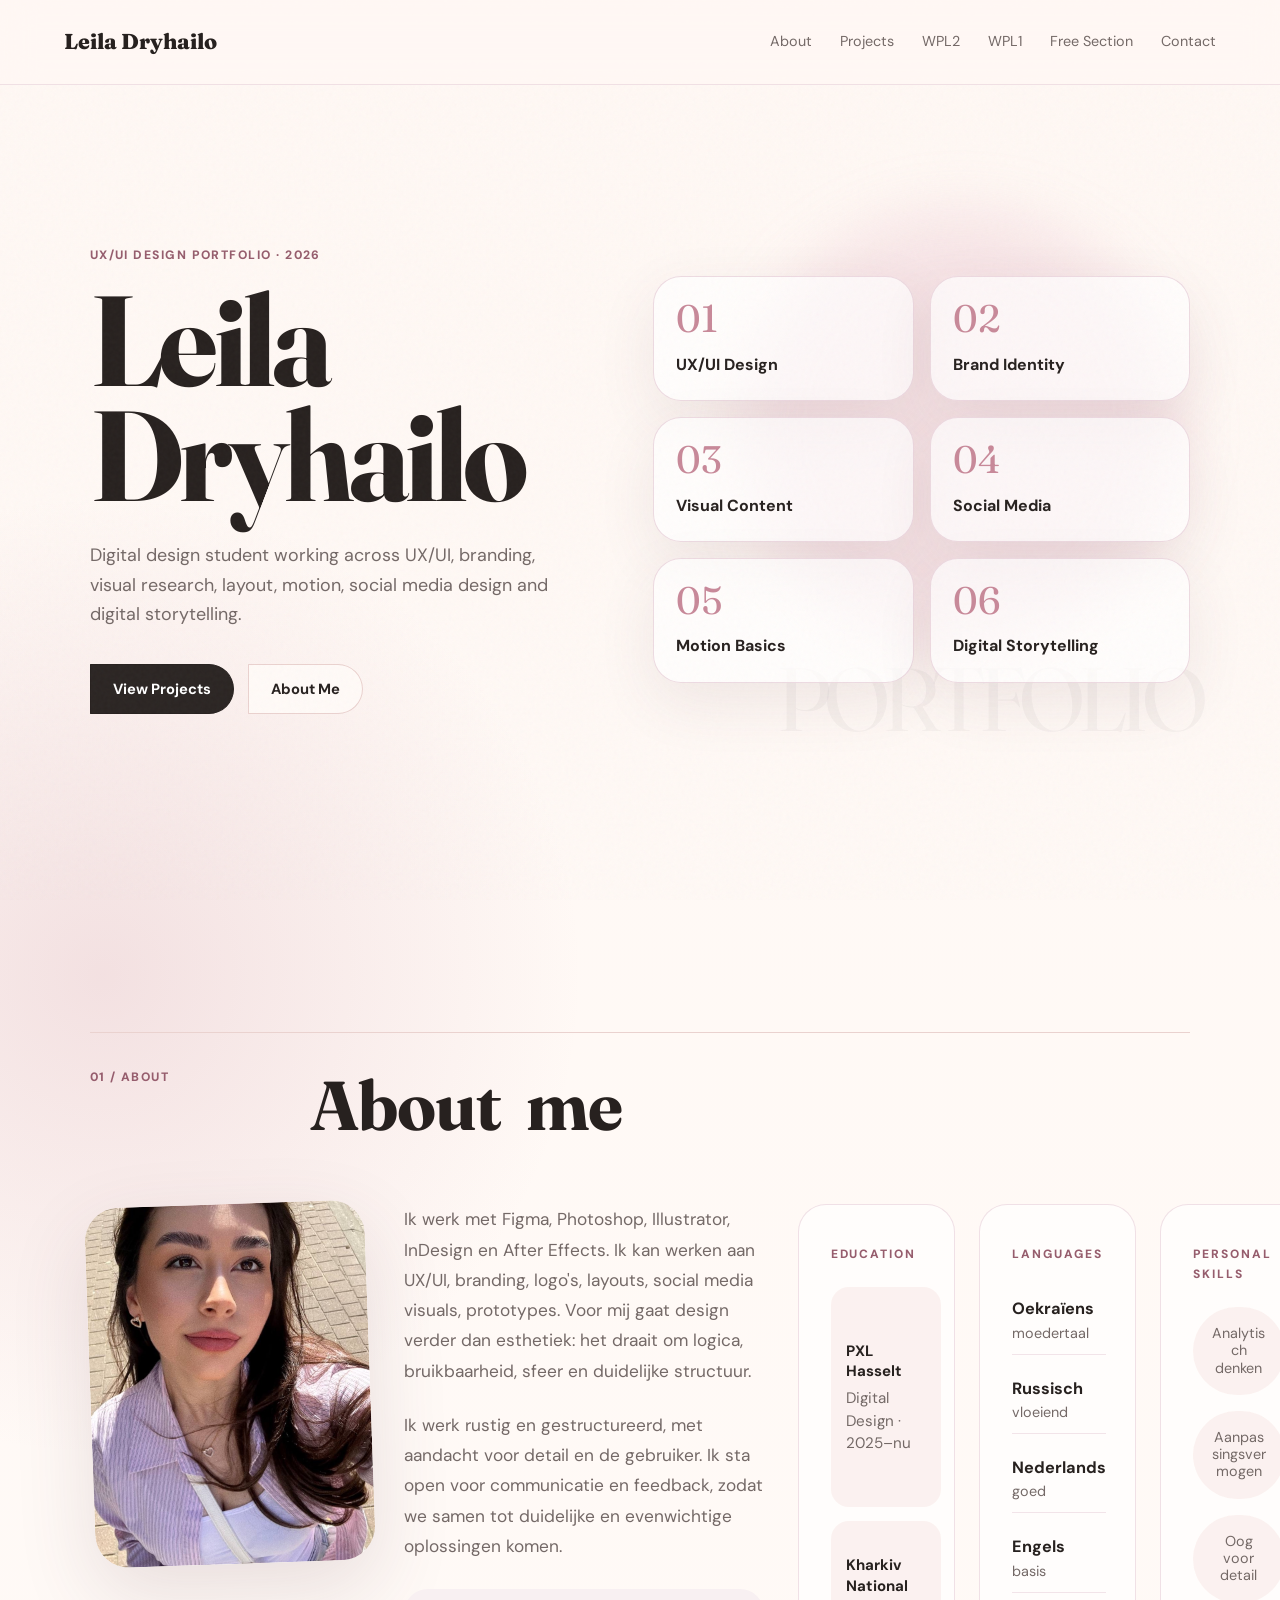
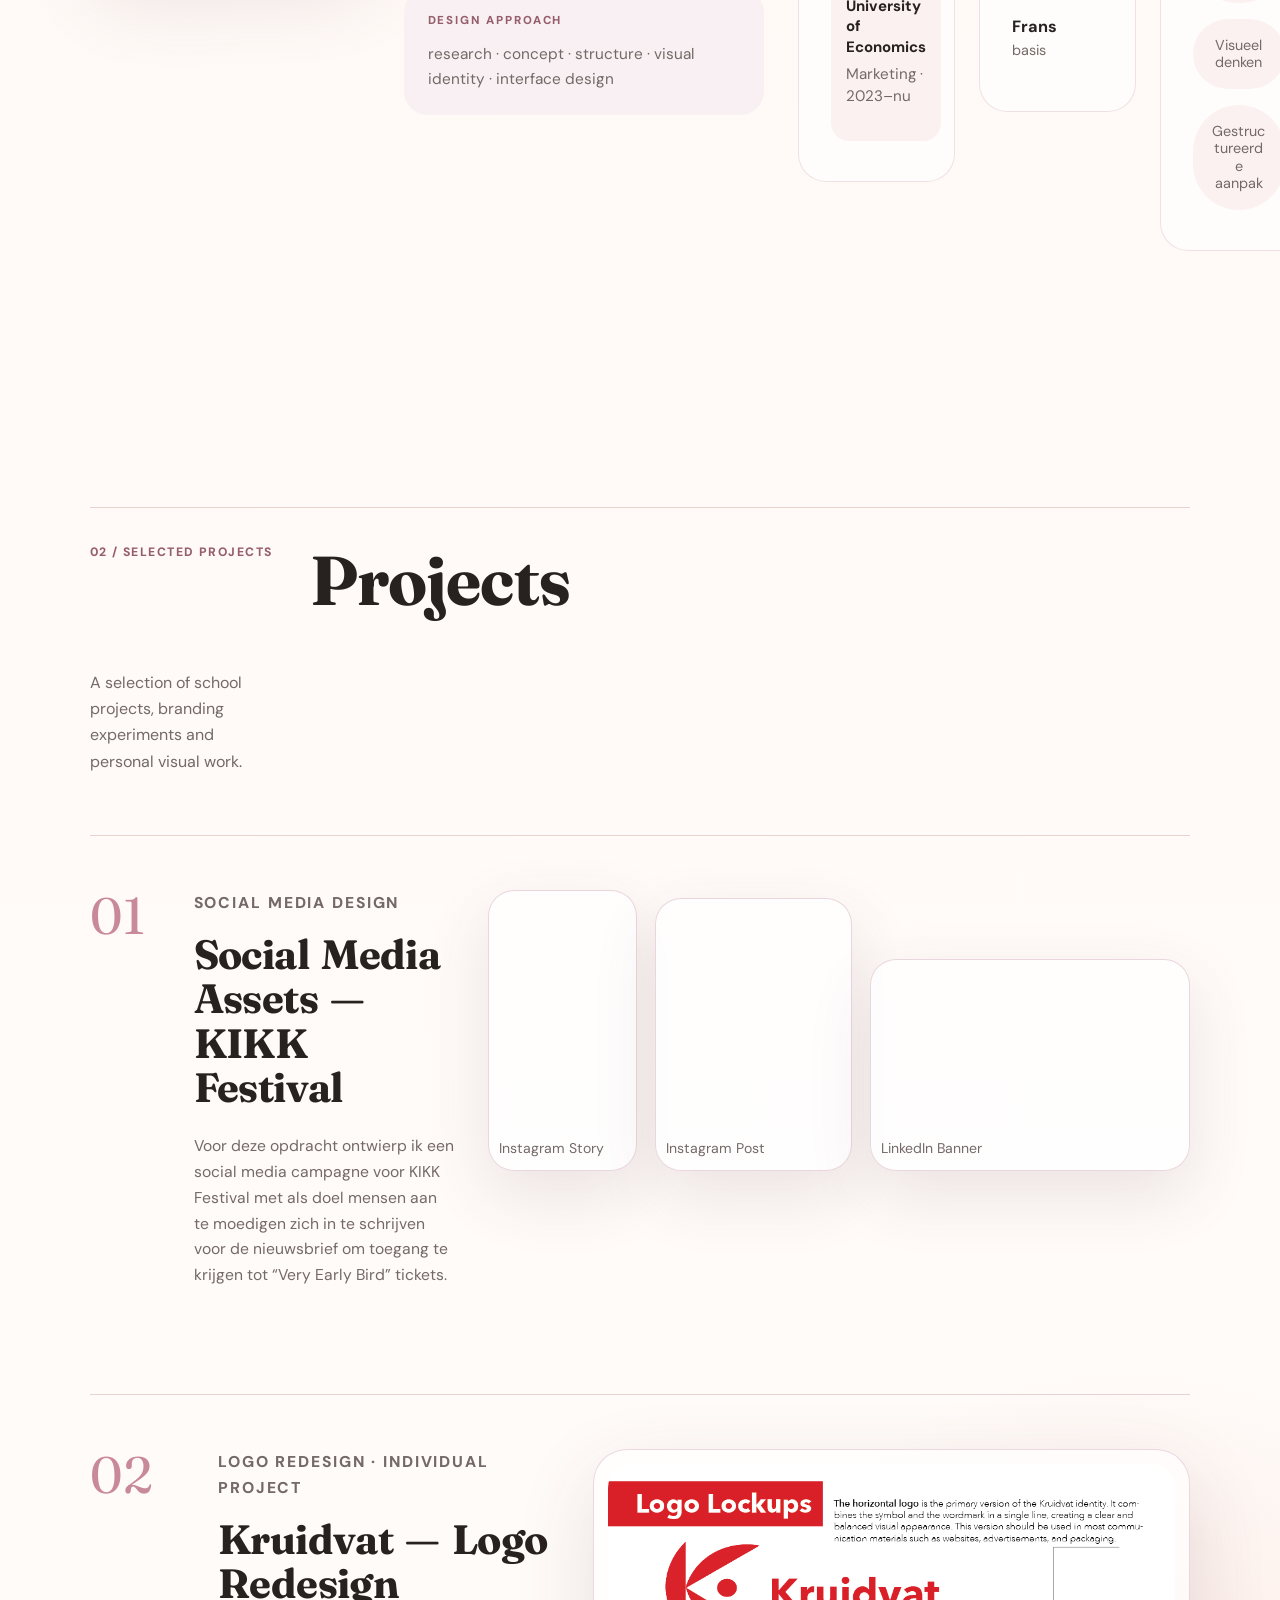
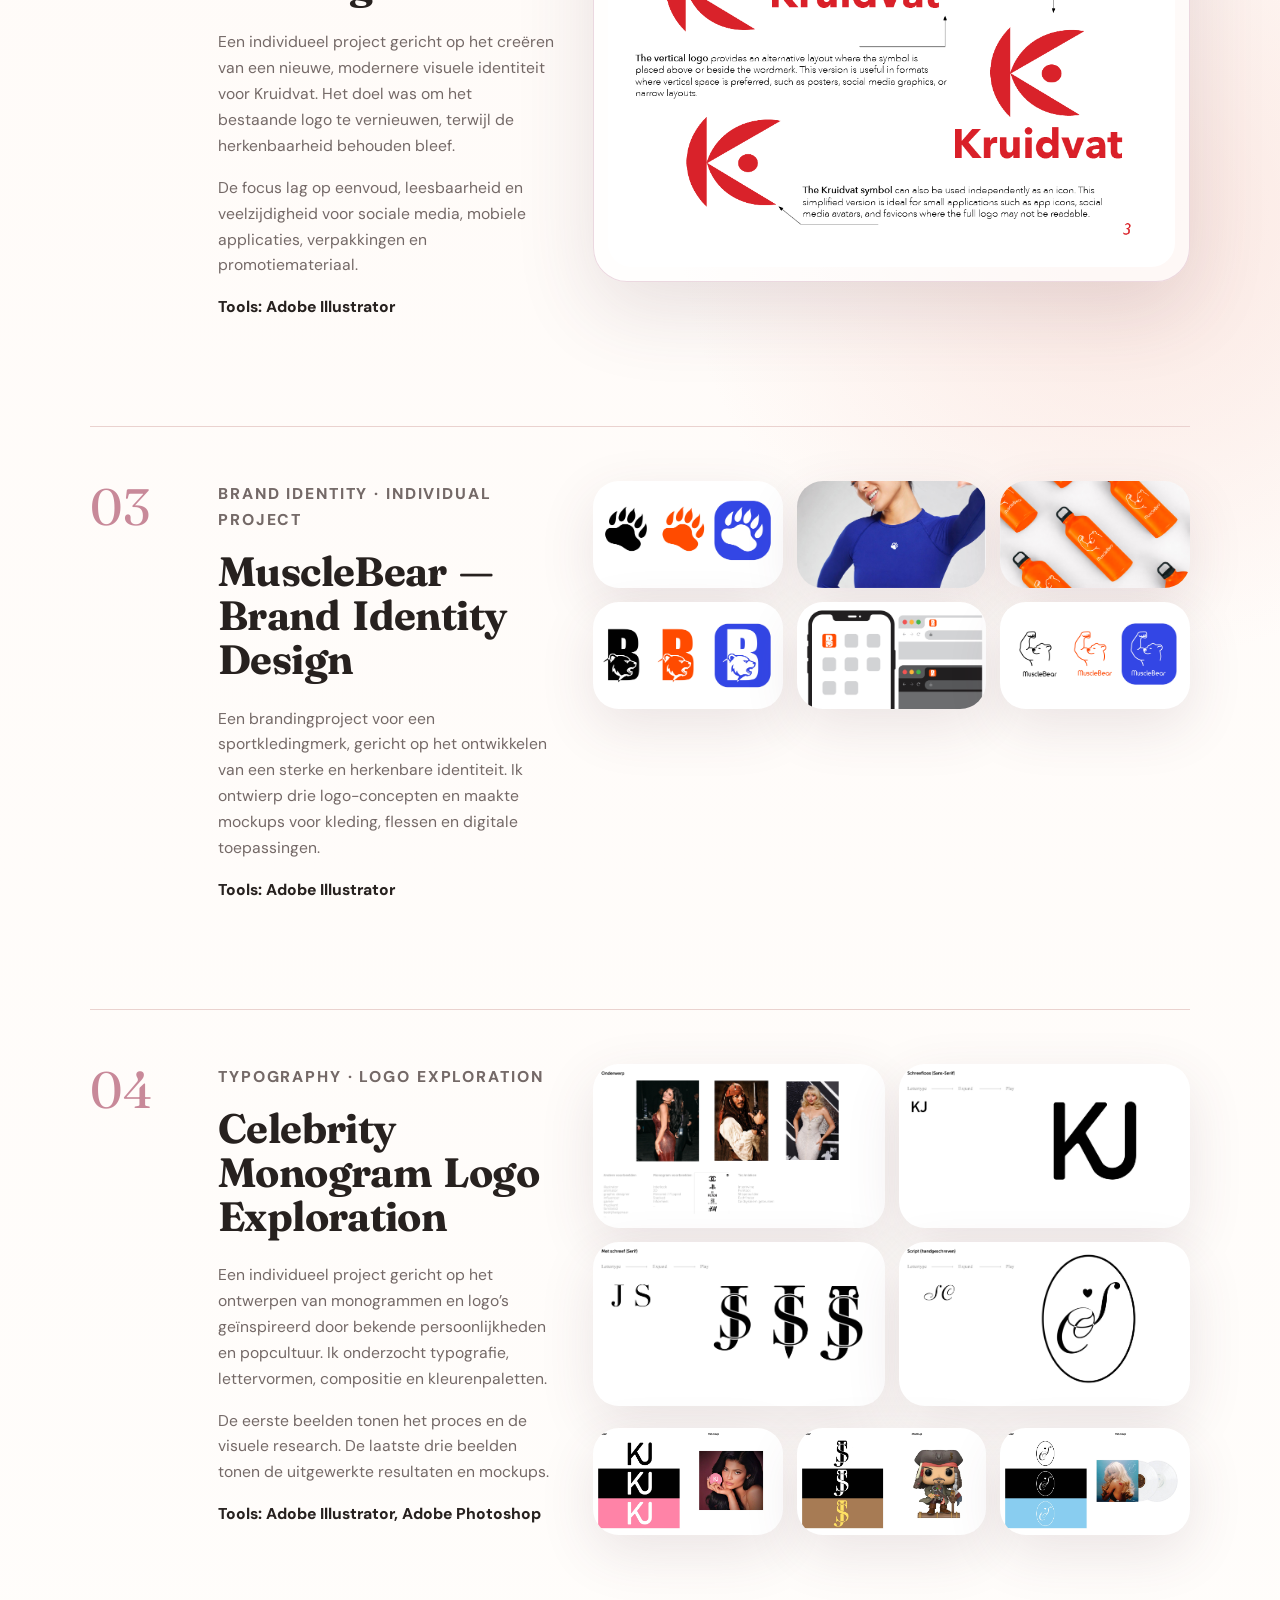
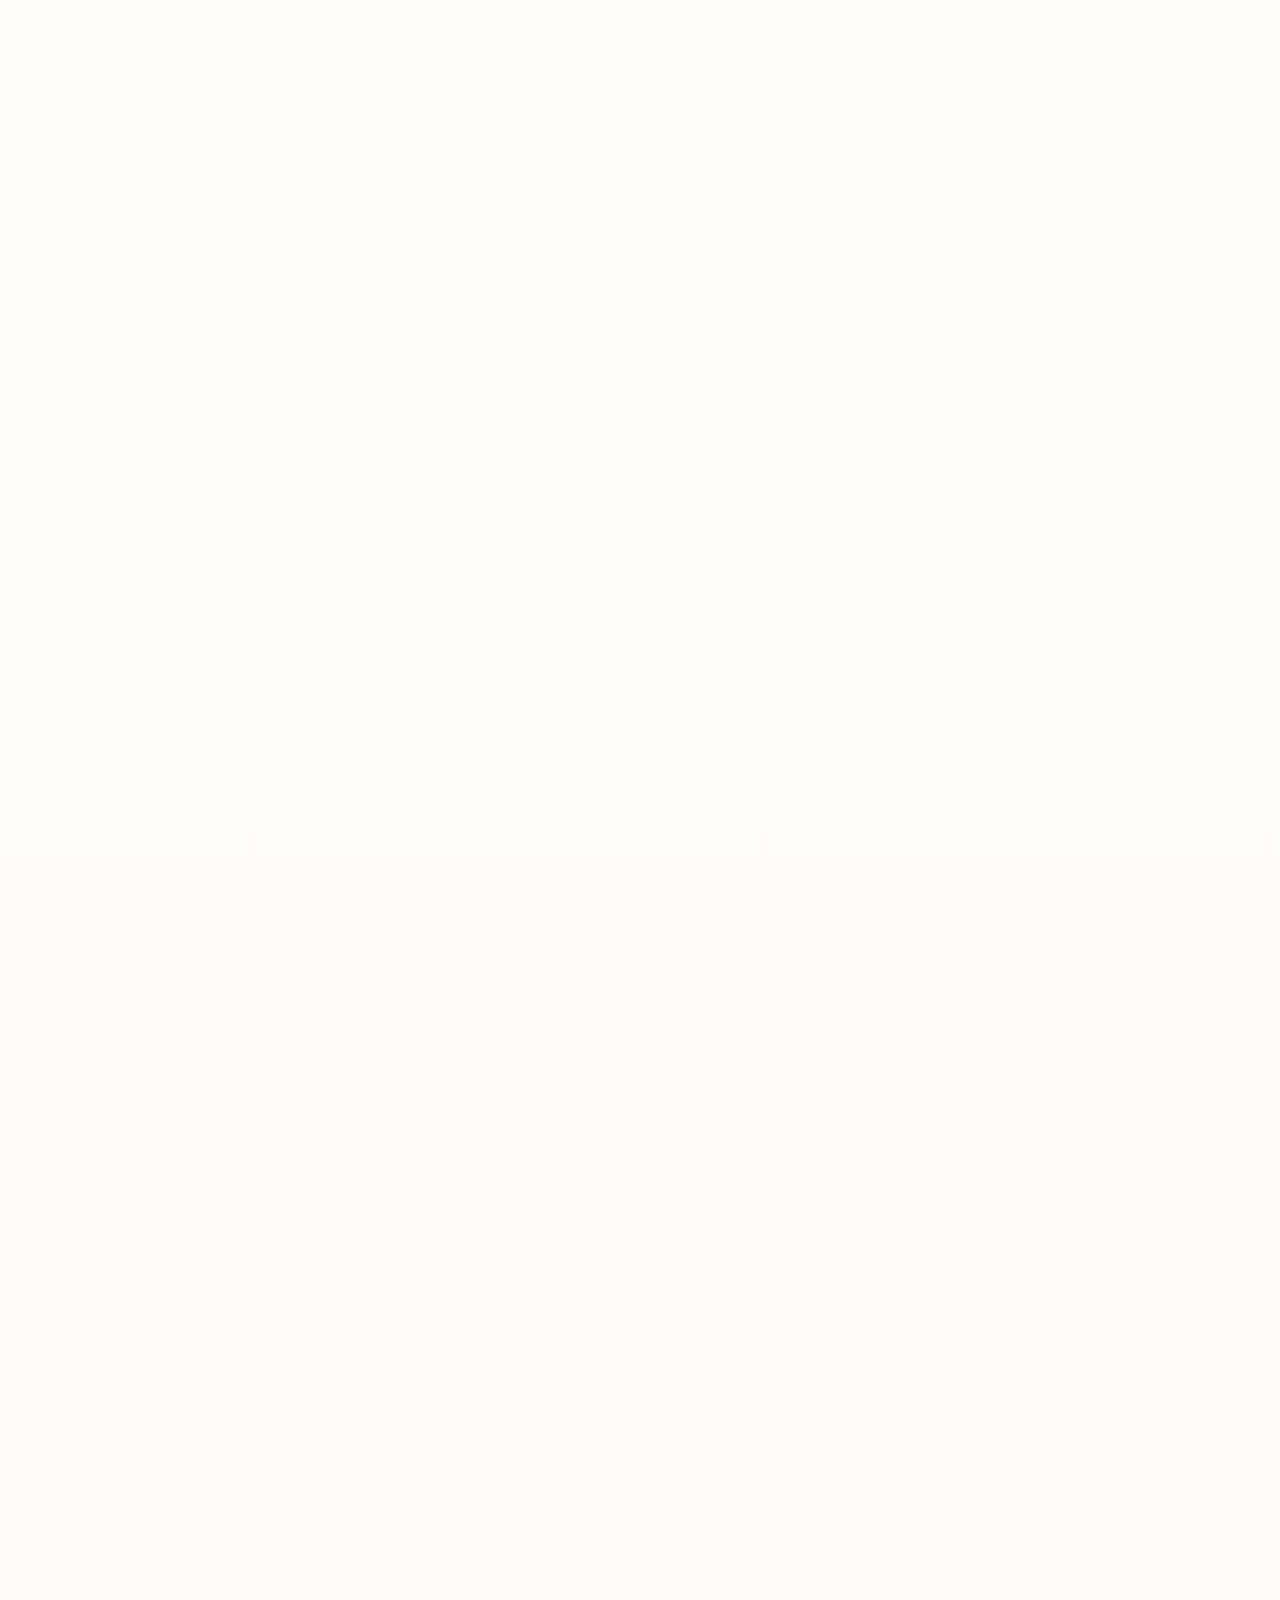
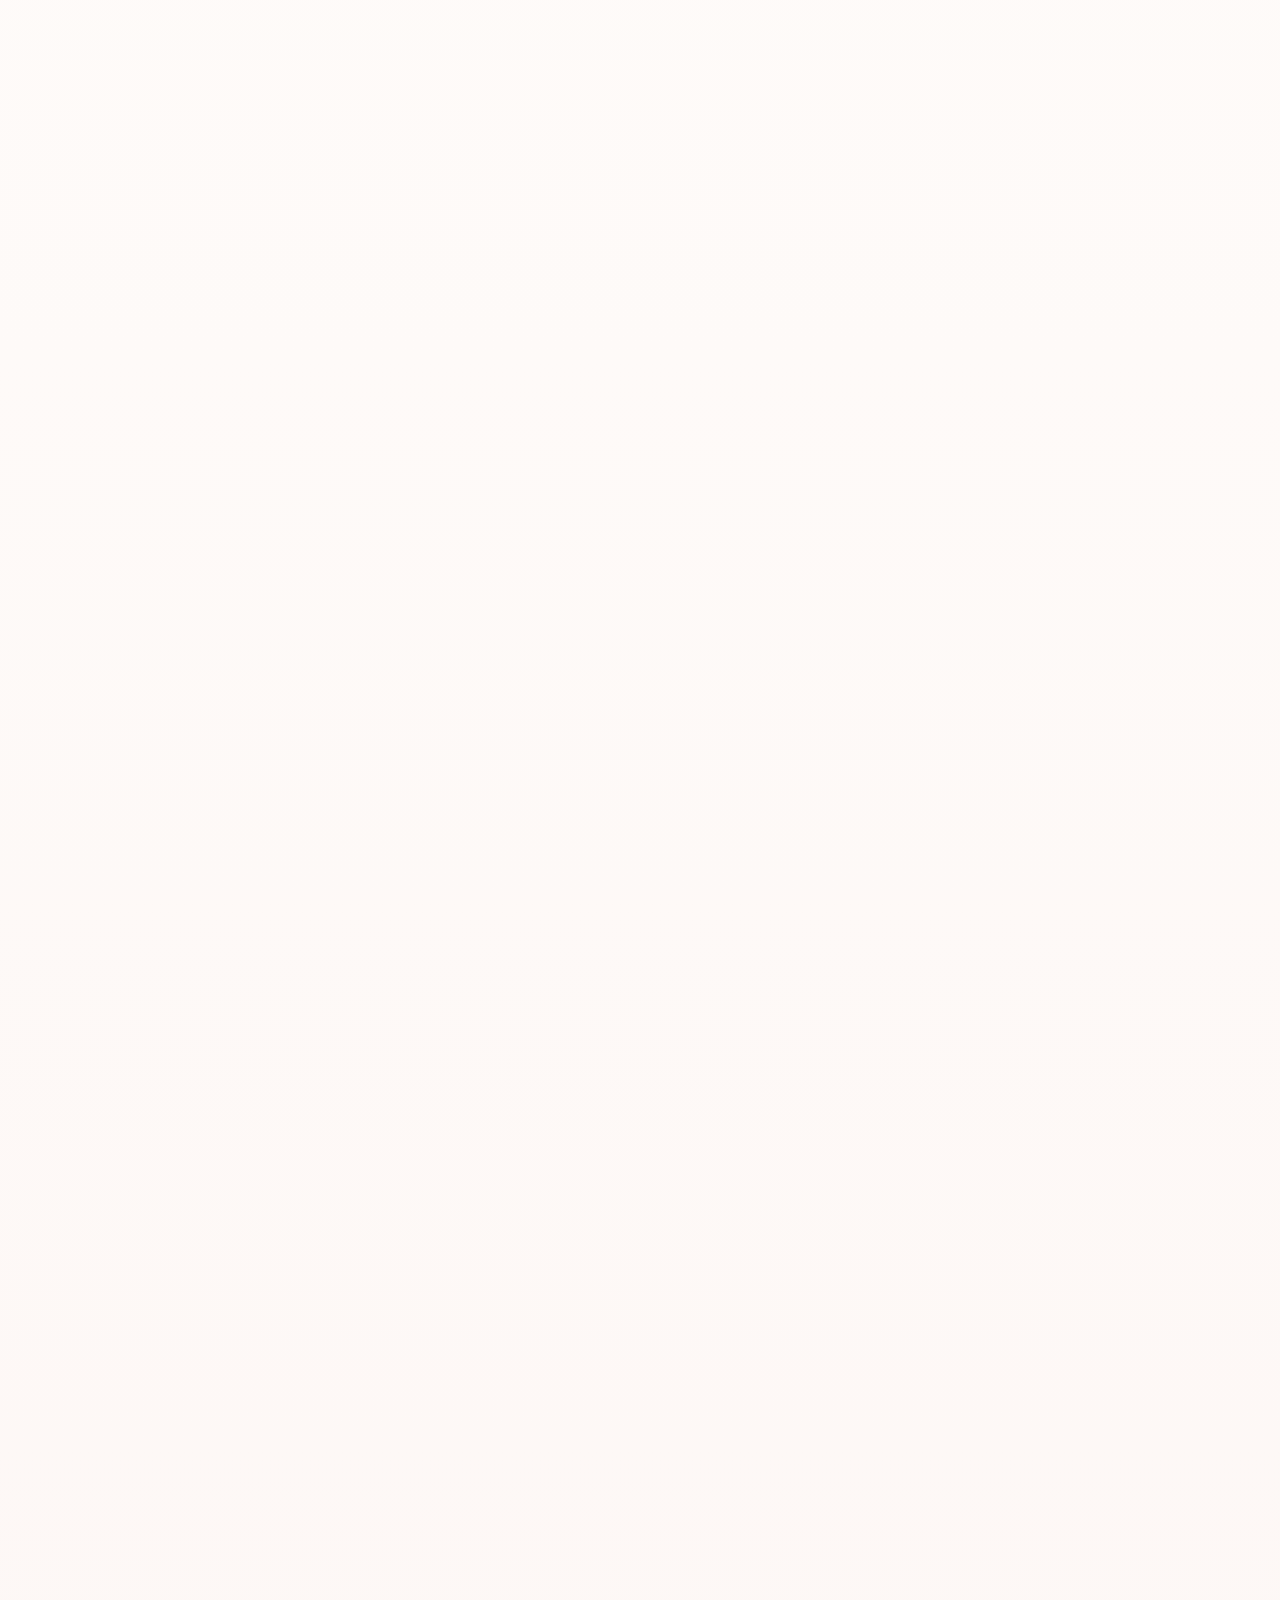
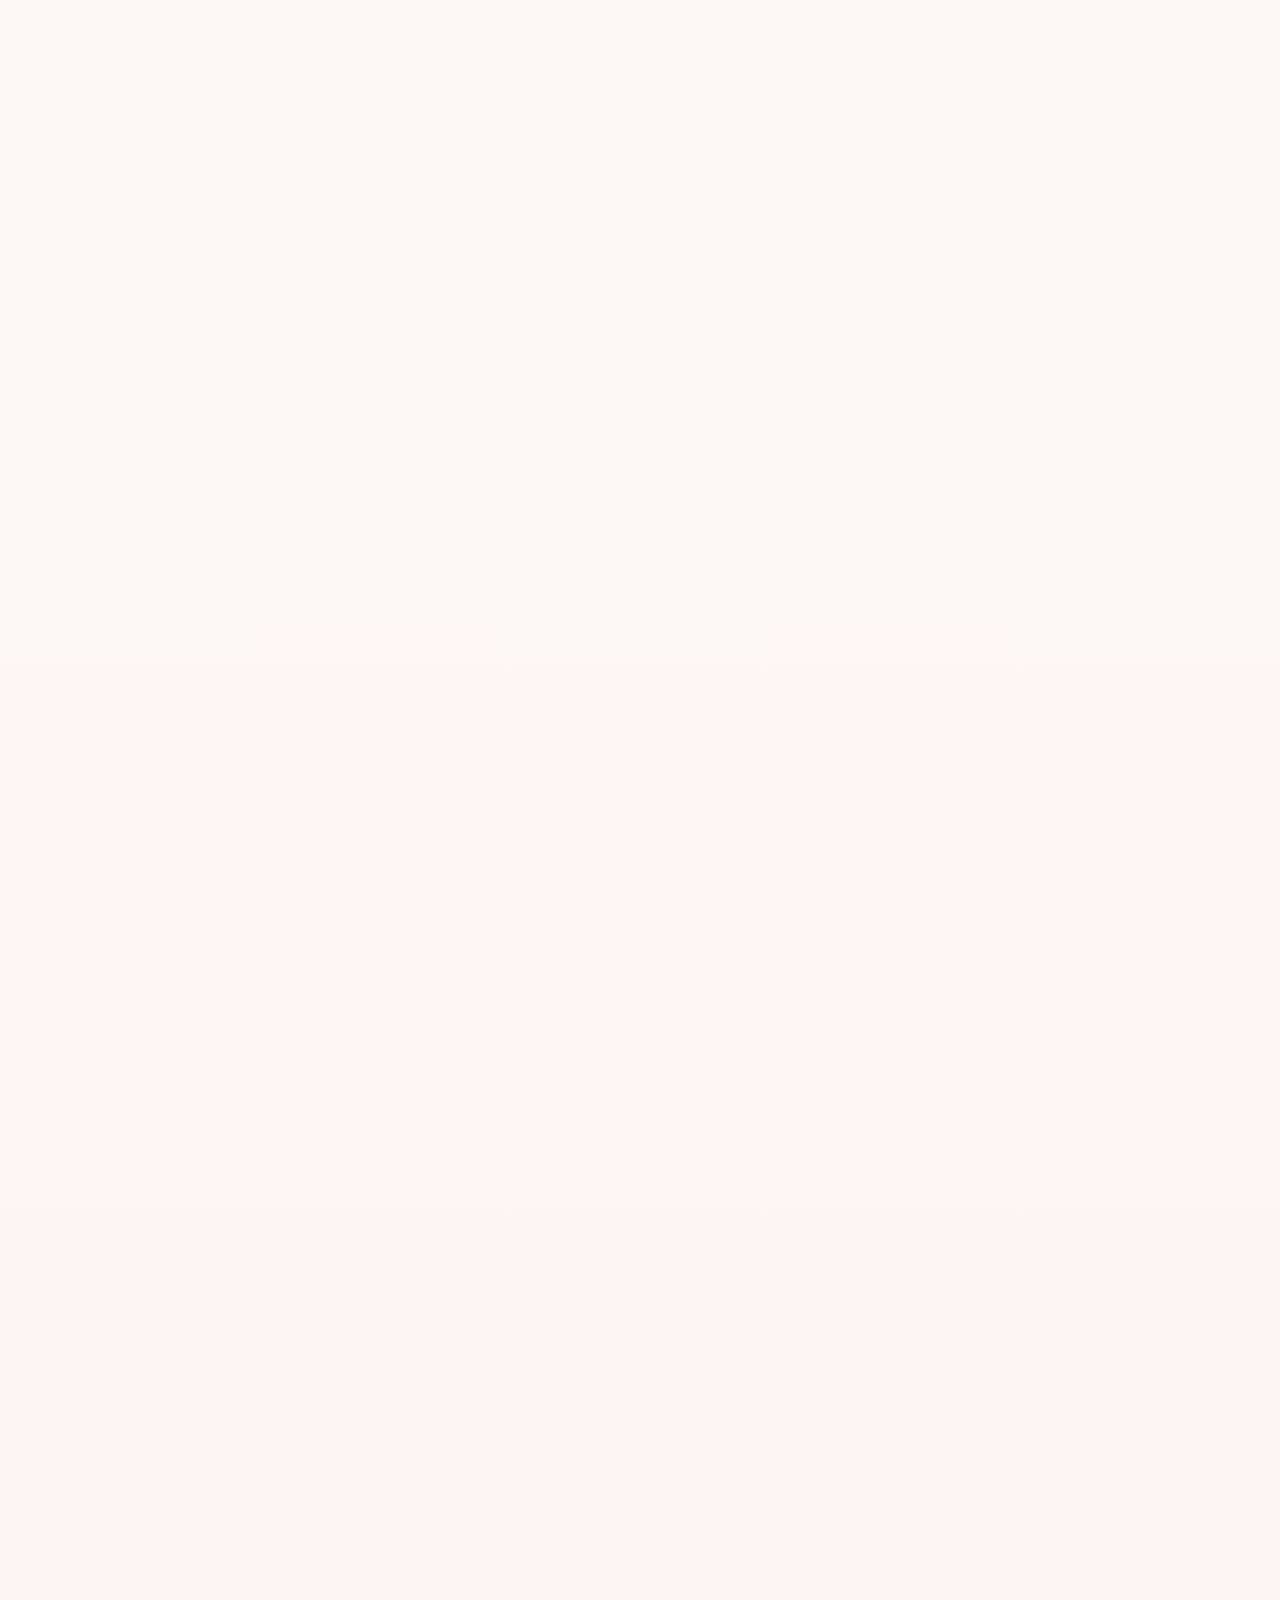
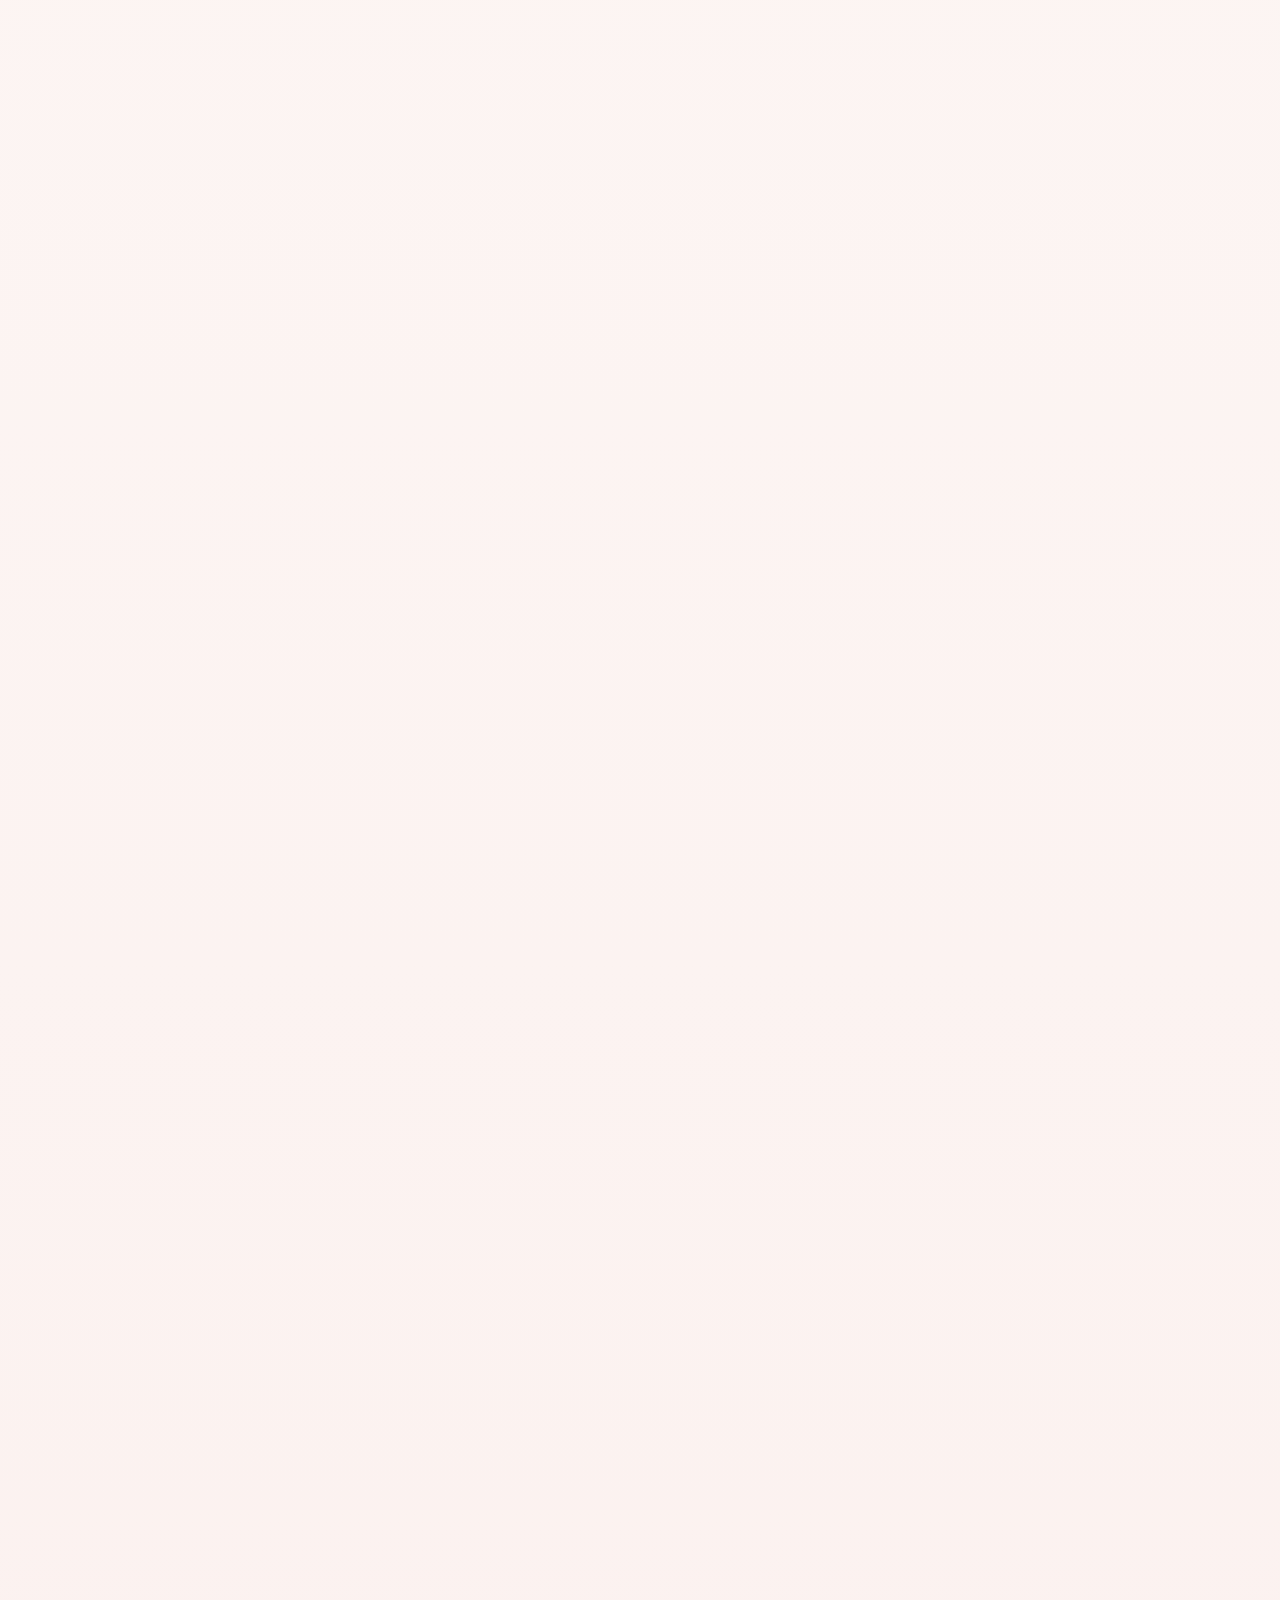
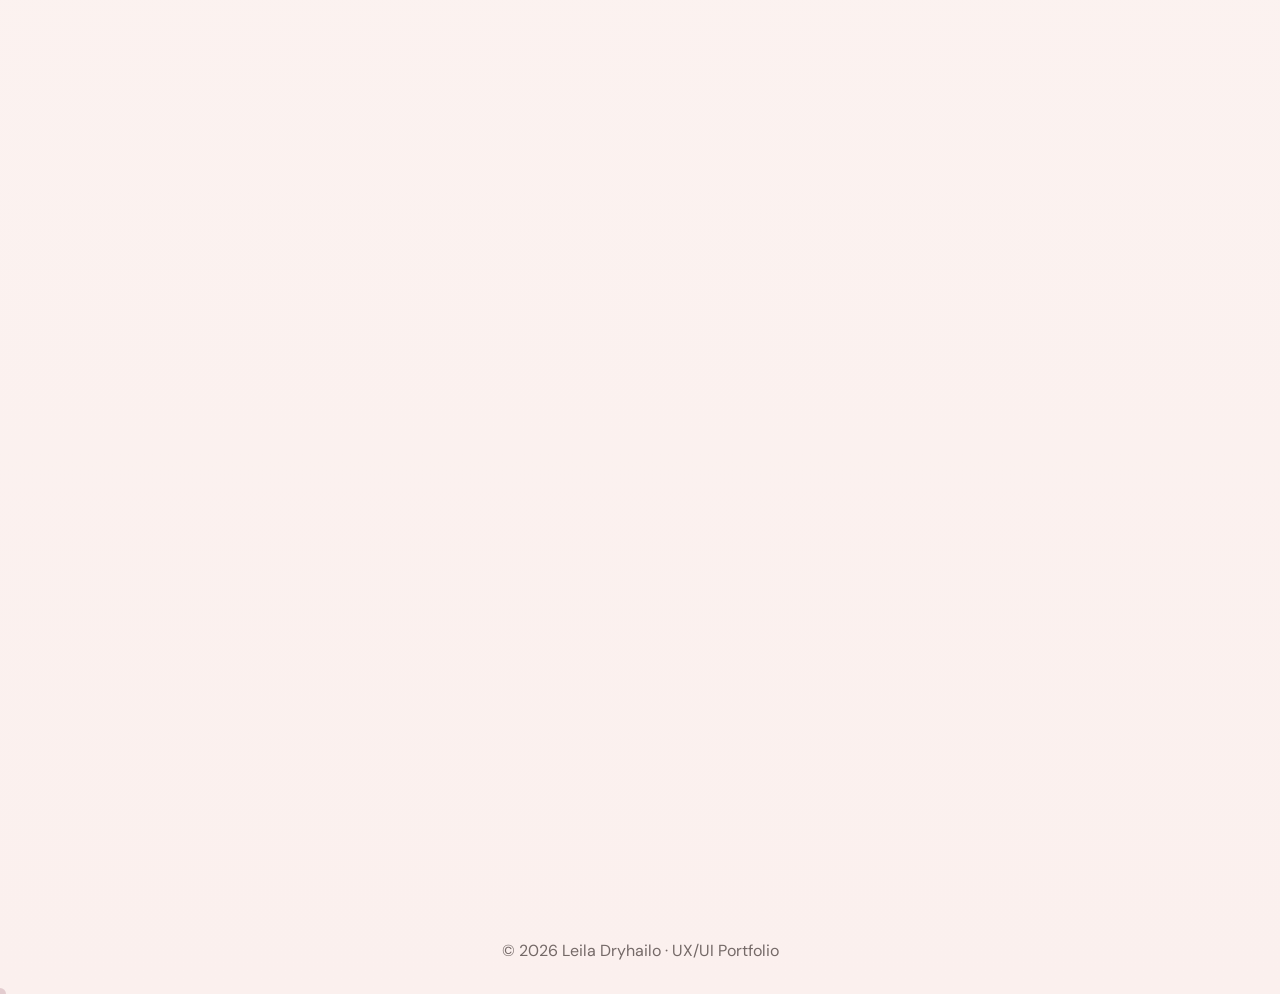
==== commit 808287c9: "1) first commit alles toegevoegd 2) fixen problemen, sticky header en wpl1 page toegevoegd, video me" ====
--- a/index.html
+++ b/index.html
@@ -38,6 +38,51 @@
         }
     </style>
 
+
+    <style id="mobile-menu-fix">
+        @media (max-width: 760px) {
+            .site-nav,
+            nav,
+            .nav {
+                display: none !important;
+            }
+
+            body.menu-open .site-nav,
+            body.menu-open nav,
+            body.menu-open .nav {
+                display: flex !important;
+                position: fixed !important;
+                top: 72px !important;
+                left: 16px !important;
+                right: 16px !important;
+                z-index: 9998 !important;
+                flex-direction: column !important;
+                align-items: center !important;
+                gap: 20px !important;
+                padding: 22px !important;
+                border-radius: 24px !important;
+                background: rgba(255,255,255,.94) !important;
+                box-shadow: 0 18px 50px rgba(50,30,40,.12) !important;
+            }
+
+            .menu-toggle,
+            button.menu-toggle,
+            .mobile-menu-toggle {
+                display: inline-flex !important;
+                position: relative !important;
+                z-index: 10000 !important;
+            }
+        }
+
+        @media (min-width: 761px) {
+            .site-nav,
+            nav,
+            .nav {
+                display: flex !important;
+            }
+        }
+    </style>
+
 </head>
 <body>
 
@@ -132,7 +177,7 @@
                     <div class="language-list">
                         <p><strong>Oekraïens</strong><small>moedertaal</small></p>
                         <p><strong>Russisch</strong><small>vloeiend</small></p>
-                        <p><strong>Nederlands</strong><small>gemiddeld</small></p>
+                        <p><strong>Nederlands</strong><small>goed</small></p>
                         <p><strong>Engels</strong><small>basis</small></p>
                         <p><strong>Frans</strong><small>basis</small></p>
                     </div>
@@ -177,7 +222,7 @@
 
             <div class="kikk-showcase kikk-correct-showcase">
                 <figure class="kikk-item kikk-story-card">
-                    <video autoplay muted loop playsinline autoplay muted loop playsinline preload="auto" autoplay muted loop playsinline><source src="assets/streamsy_autoplay.mp4" type="video/mp4">
+                    <video autoplay muted loop playsinline autoplay muted loop playsinline preload="auto" autoplay muted loop playsinline><source src="assets/kikk_story.mp4" type="video/mp4">
                     </video>
                     <figcaption>Instagram Story</figcaption>
                 </figure>
@@ -415,14 +460,6 @@
 
     </section>
 
-
-
-
-
-
-
-
-
     <section id="free" class="section free-section">
         <div class="section-head reveal">
             <p class="eyebrow">04 / Free Section</p>
@@ -469,14 +506,6 @@
             </div>
         </div>
     </section>
-
-
-
-
-
-
-
-
 
     <section id="contact" class="section contact">
         <div class="contact-card reveal">
@@ -499,8 +528,6 @@
 <script src="script.js"></script>
 
 
-
-
 <script>
     document.addEventListener('DOMContentLoaded', function () {
         document.querySelectorAll('.sound-toggle').forEach(function (button) {
@@ -520,5 +547,41 @@
     });
 </script>
 
+
+<script id="mobile-menu-fix-script">
+    document.addEventListener('DOMContentLoaded', function () {
+        const buttons = Array.from(document.querySelectorAll('.menu-toggle, .mobile-menu-toggle, button'))
+            .filter(btn => (btn.textContent || '').trim().toLowerCase() === 'menu' || btn.classList.contains('menu-toggle') || btn.classList.contains('mobile-menu-toggle'));
+
+        buttons.forEach(function (button) {
+            button.addEventListener('click', function (event) {
+                event.stopPropagation();
+                document.body.classList.toggle('menu-open');
+            });
+        });
+
+        document.querySelectorAll('.site-nav a, nav a, .nav a').forEach(function (link) {
+            link.addEventListener('click', function () {
+                document.body.classList.remove('menu-open');
+            });
+        });
+
+        document.addEventListener('click', function (event) {
+            if (!document.body.classList.contains('menu-open')) return;
+            const isMenu = event.target.closest('.site-nav, nav, .nav');
+            const isButton = event.target.closest('.menu-toggle, .mobile-menu-toggle, button');
+            if (!isMenu && !isButton) {
+                document.body.classList.remove('menu-open');
+            }
+        });
+
+        window.addEventListener('resize', function () {
+            if (window.innerWidth > 760) {
+                document.body.classList.remove('menu-open');
+            }
+        });
+    });
+</script>
+
 </body>
 </html>
--- a/style.css
+++ b/style.css
@@ -447,7 +447,6 @@
 }
 
 
-/* V3 cover update */
 .portfolio-cover{
     min-height:calc(100vh - 86px);
     display:grid;
@@ -672,7 +671,7 @@
 }
 
 
-/* V4 — softer personal styling, less template-like */
+
 :root{--bg:#fff8f4;--bg-2:#f7e4e1;--ink:#27211f;--muted:#746967;--line:#ead2cf;--rose:#c88999;--rose-dark:#965d6d;--cream:#fffdf9;}
 body{font-family:"DM Sans",system-ui,-apple-system,Segoe UI,sans-serif;background:radial-gradient(circle at 8% 8%, rgba(200,137,153,.22), transparent 30rem),radial-gradient(circle at 88% 28%, rgba(245,205,196,.45), transparent 28rem),linear-gradient(180deg,#fff8f4,#fffdfb 42%,#fbf0ee);}
 h1,h2,h3,.brand,.big-year,.case-number,.cover-card span{font-family:"Fraunces", Georgia, serif;}
@@ -697,14 +696,13 @@
 @media(max-width:1050px){.kikk-assets{grid-template-columns:1fr 1fr}.gif-card.landscape{grid-column:1 / -1}.free-story{grid-template-columns:1fr}}
 @media(max-width:760px){.kikk-assets{grid-template-columns:1fr}.gif-card.landscape{grid-column:auto}}
 
-/* V5 fixes */
+
 .cover-subtitle{max-width:720px}.personal-note p{font-size:.96rem}.skill-card{grid-column:span 2}.skill-list{display:grid;grid-template-columns:repeat(5,minmax(0,1fr));gap:10px}.skill-list div{padding:16px 12px;border-radius:18px;background:rgba(255,250,247,.85);border:1px solid rgba(234,210,207,.8)}.skill-list b{display:block;font-size:.9rem}.skill-list small{display:block;margin-top:6px;line-height:1.3;color:var(--muted)}
 .kikk-showcase{display:grid;grid-template-columns:.72fr .72fr 1.36fr;grid-template-areas:"story post banner";gap:18px;align-items:end}.kikk-item{margin:0;padding:12px;border-radius:26px;background:rgba(255,255,255,.72);border:1px solid rgba(231,207,217,.85);box-shadow:0 24px 65px rgba(93,54,71,.12);overflow:hidden;transition:.45s ease}.kikk-item:hover{transform:translateY(-8px) rotate(-.5deg)}.kikk-item img{width:100%;height:auto;display:block;border-radius:18px;object-fit:cover}.kikk-story{grid-area:story}.kikk-post{grid-area:post}.kikk-banner{grid-area:banner}.kikk-story img{aspect-ratio:9/16}.kikk-post img{aspect-ratio:1/1}.kikk-banner img{aspect-ratio:1.91/1}.kikk-item figcaption{margin-top:10px;font-size:.82rem;color:var(--muted)}
 .free-layout{display:grid;grid-template-columns:.9fr 1.1fr;gap:32px;align-items:start}.free-intro{padding:32px;border-radius:30px;background:rgba(255,255,255,.58);border:1px solid rgba(231,207,217,.75)}.free-intro p{font-family:inherit;font-size:1.08rem;font-weight:400;line-height:1.9;color:var(--muted)}.free-mini-grid{display:grid;gap:14px}.free-mini-grid article{padding:24px;border-radius:28px;background:rgba(255,255,255,.74);border:1px solid rgba(231,207,217,.75);box-shadow:0 18px 45px rgba(93,54,71,.08)}.free-mini-grid span{color:var(--rose-dark);font-size:.78rem;font-weight:800;letter-spacing:.14em}.free-mini-grid h3{font-family:inherit;letter-spacing:0;line-height:1.15;font-size:1.1rem;margin:10px 0}.free-mini-grid p{color:var(--muted);font-size:.98rem}.large-text{font-family:inherit!important;font-size:1.1rem!important;line-height:1.85!important;font-weight:400!important;color:var(--muted)!important}
 @media(max-width:1050px){.skill-list{grid-template-columns:repeat(2,1fr)}.kikk-showcase{grid-template-columns:1fr 1fr;grid-template-areas:"story post" "banner banner"}.free-layout{grid-template-columns:1fr}}@media(max-width:760px){.skill-list{grid-template-columns:1fr}.kikk-showcase{grid-template-columns:1fr;grid-template-areas:"story" "post" "banner"}}
 
 
-/* V6 fixes: remove software focus, reliable GIF layout */
 .kikk-showcase{
     display:grid !important;
     grid-template-columns:0.72fr 0.72fr 1.36fr !important;
@@ -776,7 +774,7 @@
 }
 
 
-/* Working v7 video fixes */
+
 .auto-video,
 .phone-video video,
 .laptop video,
@@ -799,7 +797,6 @@
 }
 
 
-/* Final WPL2 update */
 .wpl2-extra {
     padding: 0 clamp(20px, 7vw, 110px) 110px;
 }
@@ -857,7 +854,6 @@
 }
 
 
-/* KIKK real video final fix */
 .kikk-video-showcase {
     display: grid !important;
     grid-template-columns: .72fr .72fr 1.36fr !important;
@@ -927,8 +923,6 @@
     }
 }
 
-
-/* KIKK corrected final: proper order, labels, and larger media */
 .case:has(.kikk-correct-showcase) {
     grid-template-columns: 70px 0.65fr 1.75fr !important;
     gap: 34px !important;
@@ -1006,7 +1000,6 @@
 }
 
 
-/* Small final WPL2 campaign update */
 .wpl2-campaign-start{
     display:grid;
     grid-template-columns:.42fr .58fr;
@@ -1058,7 +1051,6 @@
 }
 
 
-/* FINAL WPL2 layout fix */
 .wpl2-campaign-start {
     display: grid !important;
     grid-template-columns: 1fr !important;
@@ -1111,7 +1103,6 @@
 }
 
 
-/* FINAL SMALL TIKTOK VIDEO */
 .campaign-media-grid video {
     width: 320px !important;
     height: 568px !important;
@@ -1125,7 +1116,6 @@
 }
 
 
-/* About cards cleanup */
 .compact-info {
     display: grid !important;
     grid-template-columns: repeat(3, minmax(0, 1fr)) !important;
@@ -1225,7 +1215,6 @@
 }
 
 
-/* Final home + about alignment update */
 .portfolio-cover {
     grid-template-columns: 0.95fr 1.05fr !important;
     gap: clamp(40px, 6vw, 90px) !important;
@@ -1301,7 +1290,6 @@
     white-space: nowrap;
 }
 
-/* About section alignment */
 .about-layout.about-with-photo {
     display: grid !important;
     grid-template-columns: 280px minmax(360px, 520px) minmax(420px, 1fr) !important;
@@ -1394,7 +1382,6 @@
 }
 
 
-/* Final corrections: Design Approach + About info cleanup */
 .personal-note {
     background: rgba(247, 228, 225, .45) !important;
     border: 0 !important;
@@ -1415,7 +1402,6 @@
     max-width: 100% !important;
 }
 
-/* Make About cards visually cleaner and more even */
 .compact-info {
     align-items: stretch !important;
 }
@@ -1437,7 +1423,6 @@
     border-bottom: 1px solid rgba(231,207,217,.45) !important;
 }
 
-/* Keep skills inside the card */
 .skill-chips {
     display: grid !important;
     grid-template-columns: 1fr 1fr !important;
@@ -1457,7 +1442,6 @@
 }
 
 
-/* FINAL alignment fix for About cards */
 .about-layout.about-with-photo {
     grid-template-columns: 280px minmax(360px, 520px) minmax(520px, 1fr) !important;
 }
@@ -1523,7 +1507,6 @@
 }
 
 
-/* FINAL ABOUT FIX */
 .compact-info{
     display:grid!important;
     grid-template-columns:repeat(3,minmax(0,1fr))!important;
@@ -1596,7 +1579,6 @@
 
 
 
-/* FINAL LANGUAGE CARD FIX */
 .language-list {
     display: grid !important;
     gap: 12px !important;
@@ -1649,7 +1631,6 @@
 }
 
 
-/* Kruidvat final image replacement */
 .image-panel img[src*="kruidvat_logos"] {
     width: 100% !important;
     height: auto !important;
@@ -1665,9 +1646,6 @@
 
 
 
-
-
-/* REAL FINAL FIX: readable big serif titles */
 html body h1,
 html body h2,
 html body .readable-display-title,
@@ -1681,26 +1659,22 @@
     text-rendering: optimizeLegibility !important;
 }
 
-/* Contact title was the most glued one */
 html body .contact-card h2,
 html body .readable-display-title {
     font-size: clamp(3rem, 5.1vw, 6.4rem) !important;
     max-width: 1120px !important;
 }
 
-/* About title and section titles */
 html body .section-head h2 {
     font-size: clamp(3rem, 5.4vw, 6.6rem) !important;
 }
 
-/* Main cover name should stay stylish but readable */
 html body .cover-left h1 {
     letter-spacing: -0.035em !important;
     word-spacing: 0.12em !important;
     line-height: 0.9 !important;
 }
 
-/* Project card titles are bold too, make them less glued */
 html body .case-copy h3,
 html body .wpl-copy h3,
 html body .free-mini-grid h3 {
@@ -1709,13 +1683,11 @@
     line-height: 1.08 !important;
 }
 
-/* Prevent giant words from stretching edge-to-edge */
 html body .contact-card {
     overflow: hidden !important;
 }
 
 
-/* Beyond the screen final layout */
 .beyond-showcase {
     display: grid;
     grid-template-columns: repeat(2, minmax(0, 1fr));
@@ -1759,7 +1731,6 @@
 }
 
 
-/* Beyond the screen: text + all photos */
 .free-layout {
     display: grid !important;
     grid-template-columns: .42fr .58fr !important;
@@ -1829,7 +1800,6 @@
 }
 
 
-/* Pizzeria project */
 .pizzeria-showcase {
     display: grid;
     grid-template-columns: 1.35fr .65fr;
@@ -1890,7 +1860,6 @@
 }
 
 
-/* Final pizzeria project: project only, no mockups */
 .pizzeria-showcase.single-site {
     display: block !important;
 }
@@ -1913,7 +1882,6 @@
     display: block !important;
 }
 
-/* Refined Beyond the screen */
 .refined-beyond {
     display: grid !important;
     grid-template-columns: .34fr .66fr !important;
@@ -1999,7 +1967,6 @@
 }
 
 
-/* FINAL: Beyond the screen small horizontal strip + no pizza */
 .compact-beyond {
     display: grid !important;
     grid-template-columns: .42fr .58fr !important;
@@ -2171,7 +2138,6 @@
 }
 
 
-/* ABSOLUTE FINAL Beyond the screen fix */
 .beyond-clean {
     max-width: 1120px !important;
     margin: 0 auto !important;
@@ -2259,7 +2225,6 @@
 }
 
 
-/* FINAL Beyond layout: text centered, long horizontal scroll, no crop */
 .beyond-clean {
     max-width: 1400px !important;
     margin: 0 auto !important;
@@ -2342,7 +2307,6 @@
 }
 
 
-/* WPL2: only first visual replaced by 4-image horizontal strip; old video/site/screens remain */
 .wpl2-new-scroll {
     display: flex !important;
     gap: 16px !important;
@@ -2375,7 +2339,6 @@
     border-radius: 999px !important;
 }
 
-/* Free section stays only for moodboards/mockups */
 .beyond-text {
     background: transparent !important;
     border: none !important;
@@ -2383,7 +2346,6 @@
 }
 
 
-/* Final WPL2 scroll labels */
 .wpl2-new-scroll{display:flex!important;gap:16px!important;overflow-x:auto!important;overflow-y:hidden!important;width:100%!important;padding:6px 0 18px!important;scroll-snap-type:x proximity!important;-webkit-overflow-scrolling:touch!important;}
 .wpl2-scroll-card{flex:0 0 auto!important;margin:0!important;display:flex!important;flex-direction:column!important;align-items:center!important;gap:10px!important;scroll-snap-align:start!important;background:transparent!important;border:0!important;box-shadow:none!important;}
 .wpl2-scroll-card img{height:250px!important;width:auto!important;max-width:none!important;object-fit:contain!important;border-radius:24px!important;box-shadow:0 18px 45px rgba(93,54,71,.10)!important;background:transparent!important;}
@@ -2391,7 +2353,6 @@
 .wpl2-new-scroll::-webkit-scrollbar{height:8px!important}.wpl2-new-scroll::-webkit-scrollbar-thumb{background:rgba(151,96,112,.28)!important;border-radius:999px!important}
 
 
-/* Gentle responsive fix: keeps original design, only adapts sizes */
 *,
 *::before,
 *::after {
@@ -2521,9 +2482,6 @@
 }
 
 
-/* --- Device mockup improvements --- */
-
-/* White laptop instead of black */
 .laptop{
     background: rgba(255,255,255,.92) !important;
     border:1px solid rgba(228,212,220,.9);
@@ -2543,7 +2501,6 @@
     border-radius:22px !important;
 }
 
-/* Phone prototype gets lighter premium frame */
 .phone-video{
     background: linear-gradient(180deg,#ffffff,#f7f2f5) !important;
     border:1px solid rgba(228,212,220,.9);
@@ -2572,7 +2529,6 @@
 }
 
 
-/* WPL2 video replacement: playable with sound controls */
 .wpl2-video-box {
     width: min(100%, 520px) !important;
     margin: 24px auto !important;
@@ -2610,7 +2566,6 @@
 }
 
 
-/* WPL2 video with sound button */
 .wpl2-video-box {
     width: min(100%, 520px) !important;
     margin: 24px auto !important;
@@ -2645,7 +2600,6 @@
     letter-spacing: .04em !important;
 }
 
-/* WPL1 separate page */
 .wpl1-page {
     padding-top: 130px !important;
 }
@@ -2721,7 +2675,6 @@
     }
 }
 
-/* Final actual video placement fix */
 .streamsy-video {
     width: 100% !important;
     height: 100% !important;
@@ -2765,7 +2718,6 @@
 }
 
 
-/* Center WPL2 video block */
 #wpl2 .wpl2-video-box {
     margin-left: auto !important;
     margin-right: auto !important;
@@ -2785,7 +2737,6 @@
     margin-right: auto !important;
 }
 
-/* WPL1 separate page */
 .wpl1-page {
     padding-top: 130px !important;
 }
